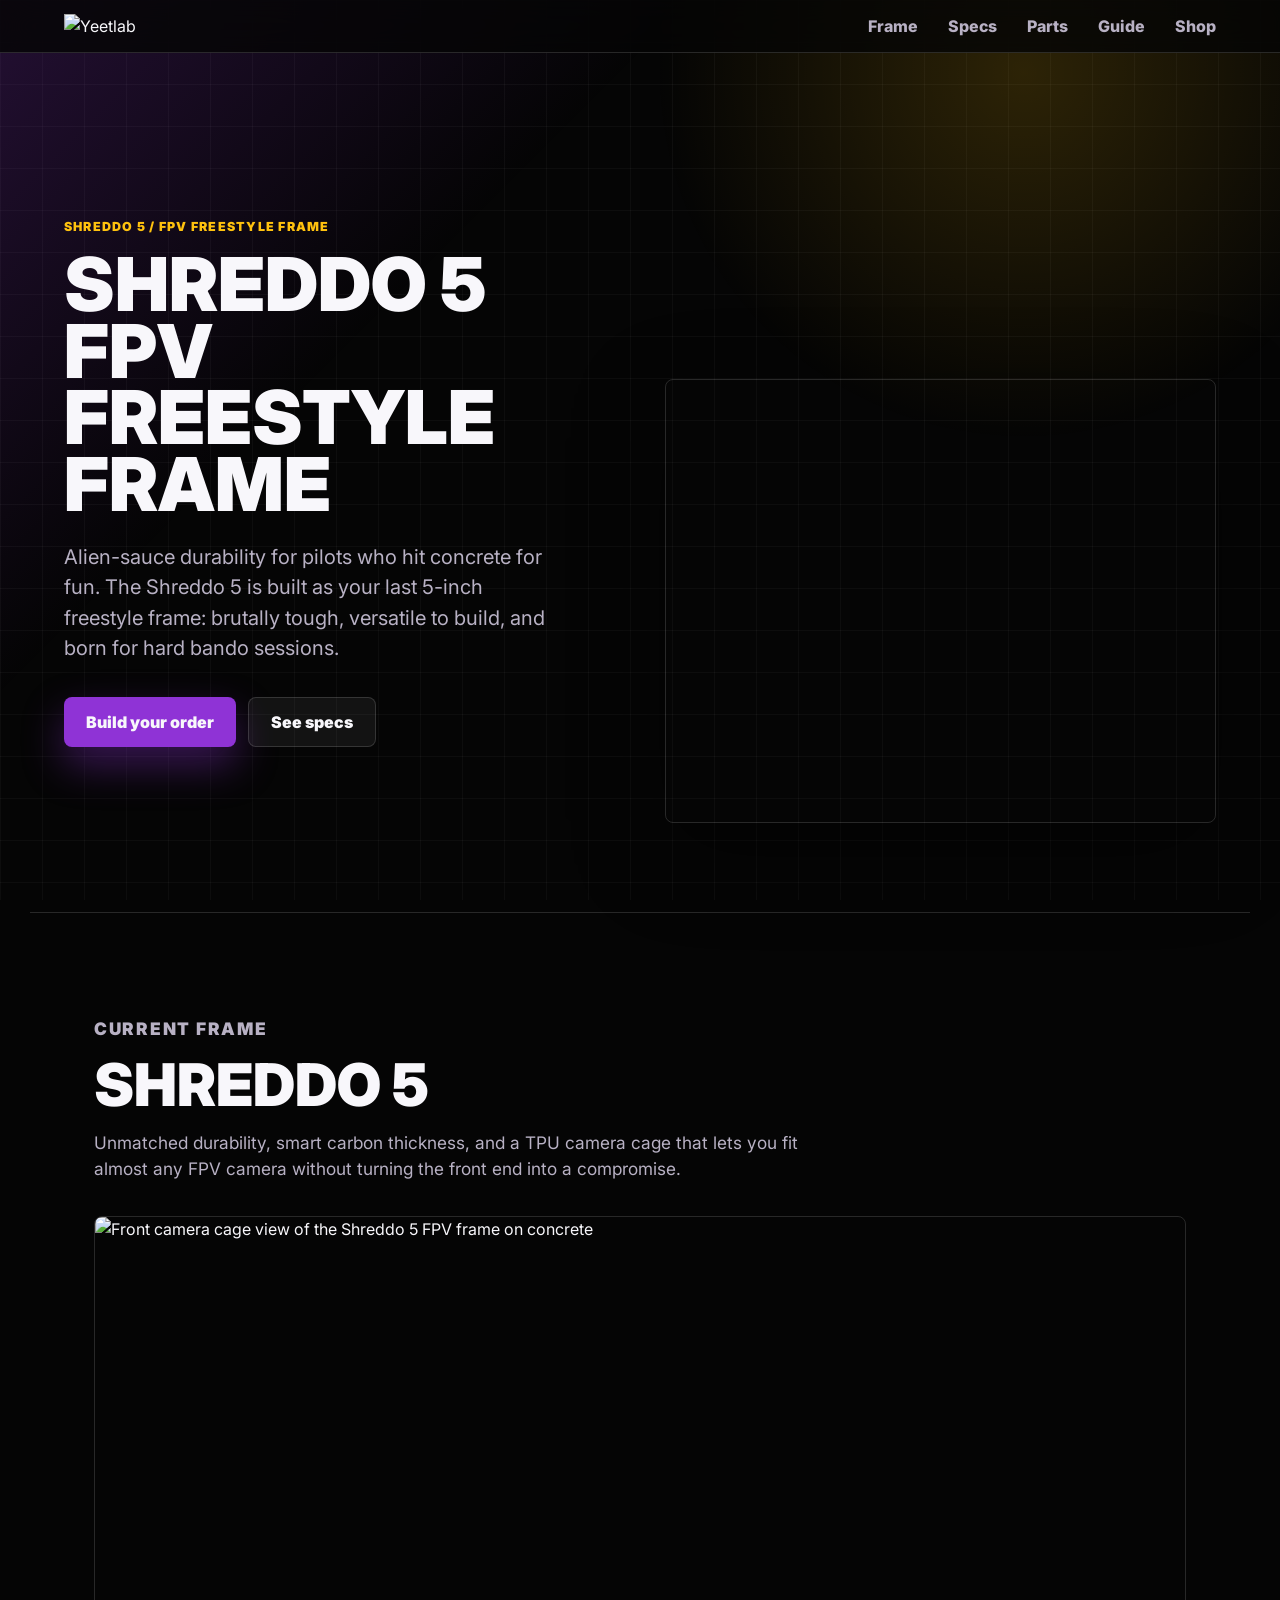
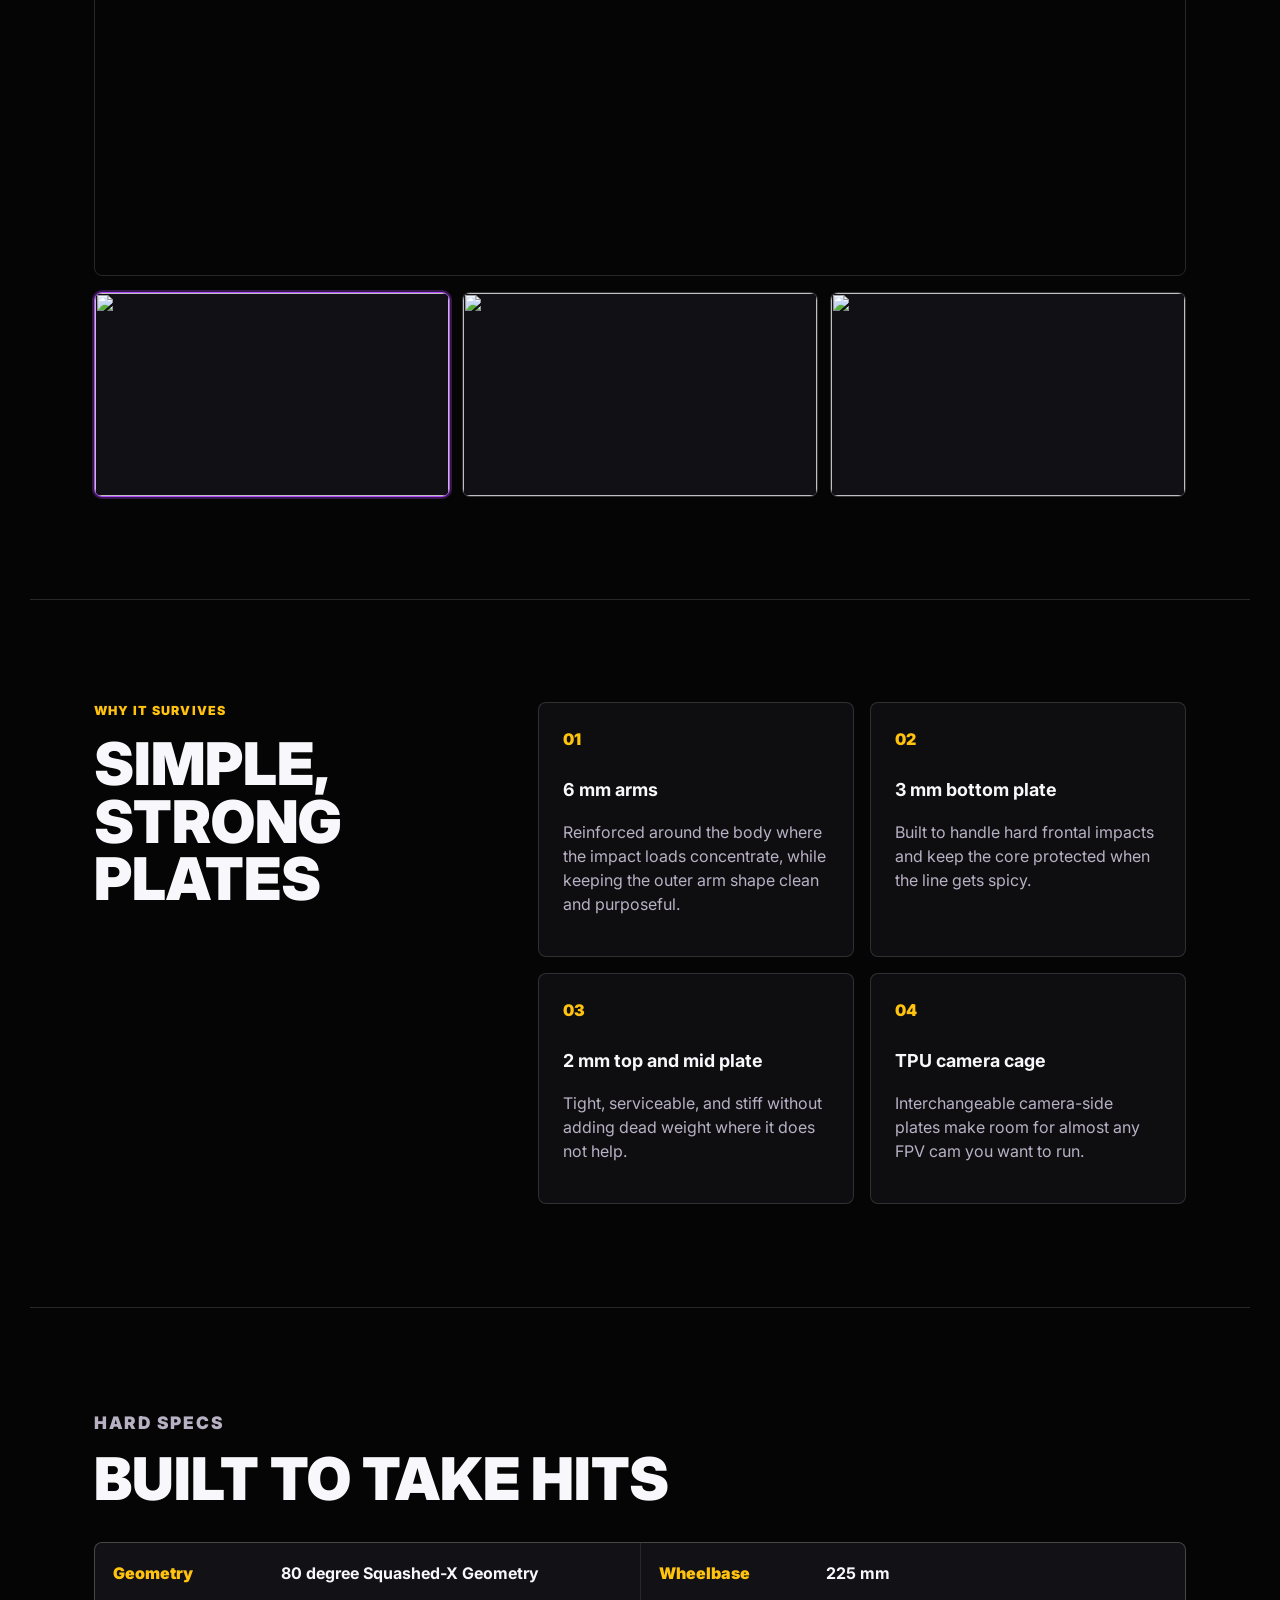
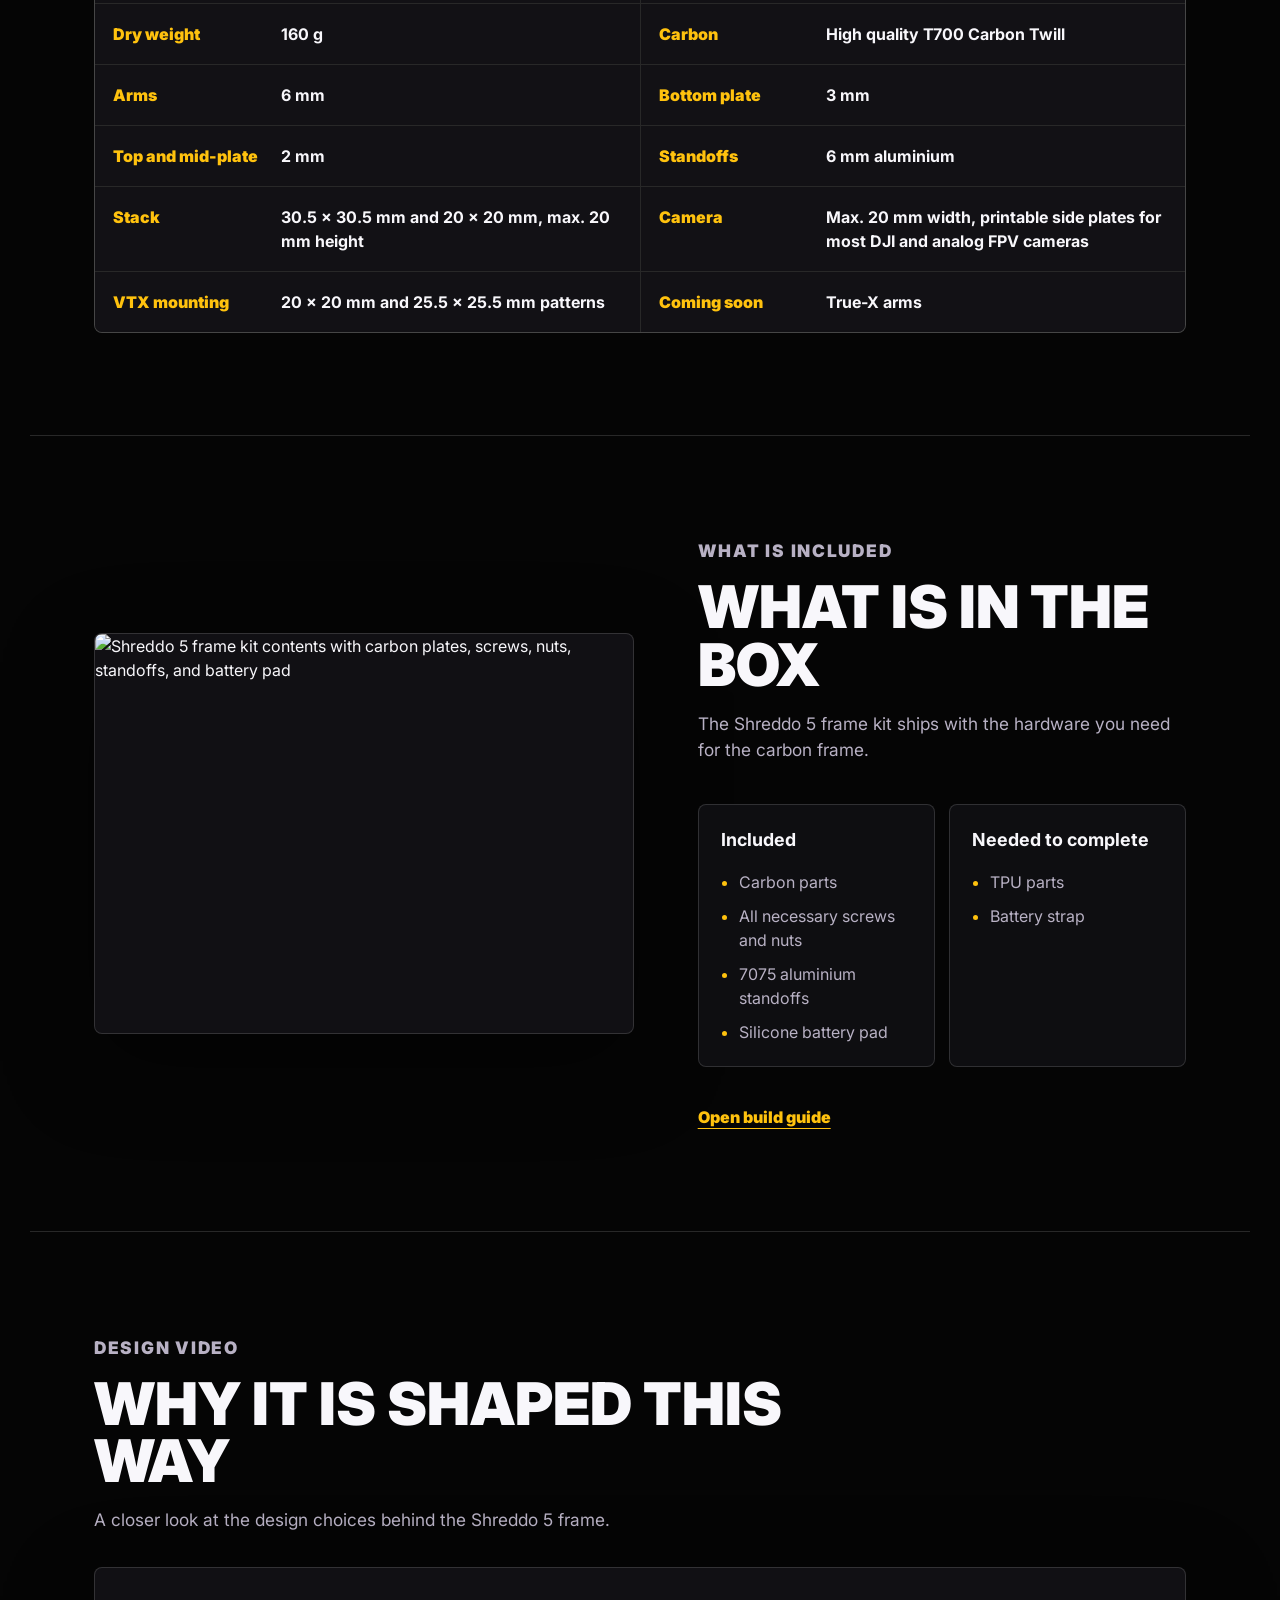
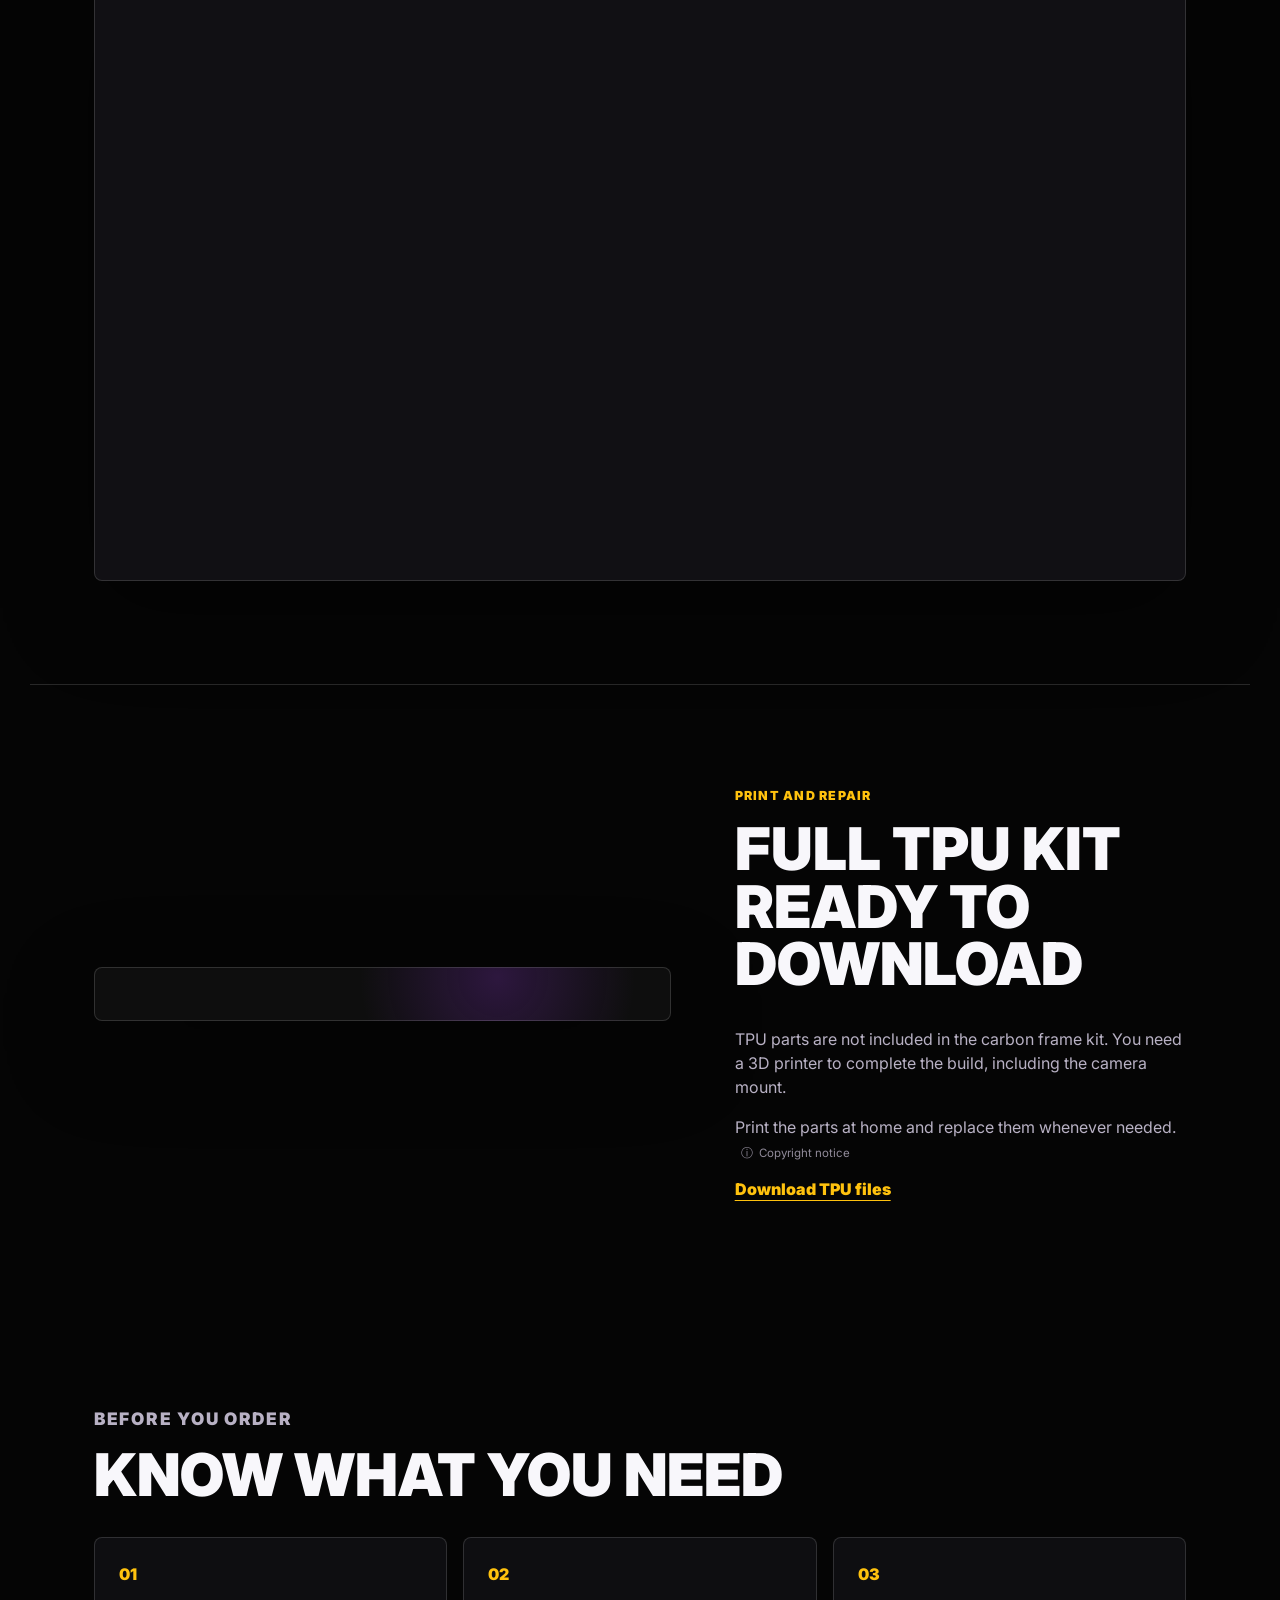
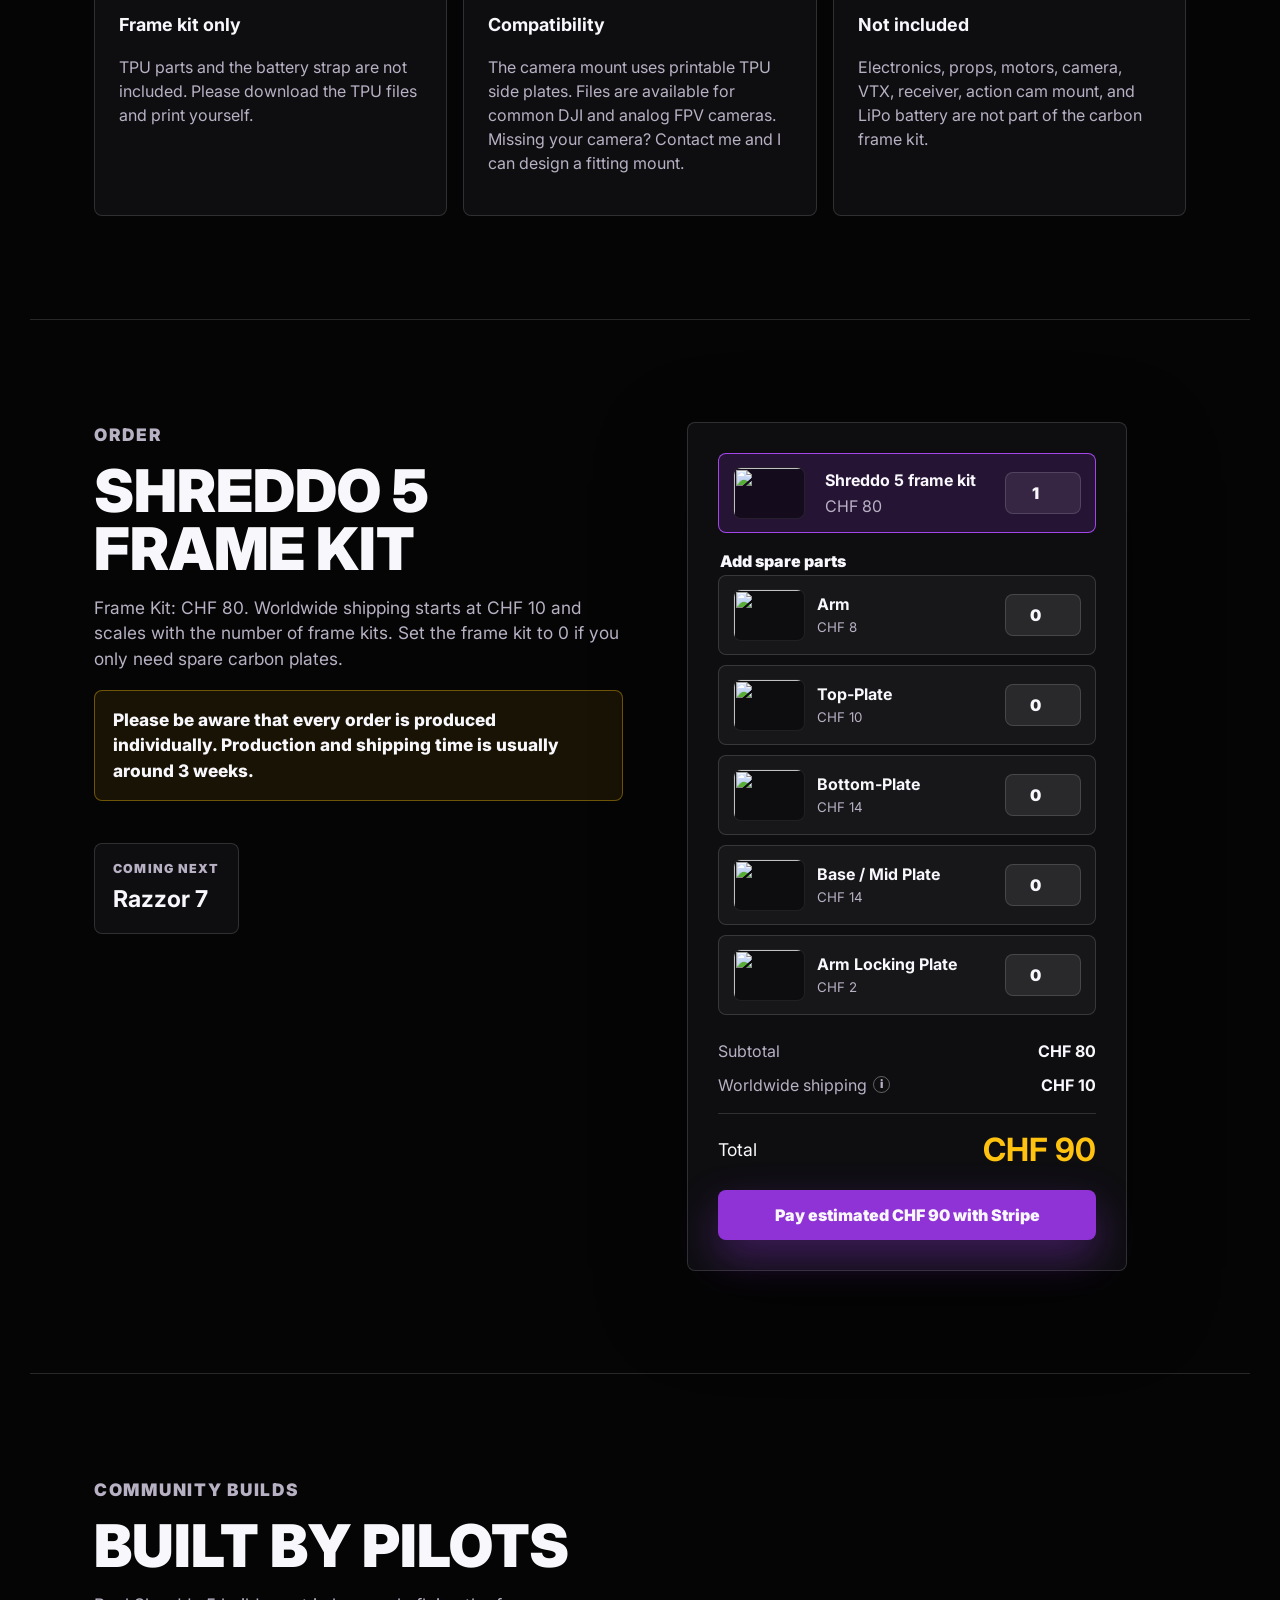
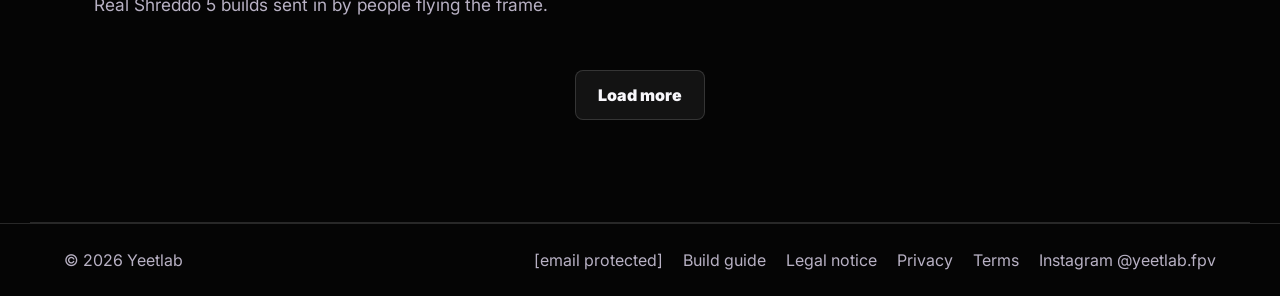
==== index.html @ 6d904033 "Add files via upload" ====
<!doctype html>
<html lang="en">
  
<!-- Mirrored from https://yeetlabfpv.com/ by HTTrack Website Copier/3.x [XR&CO], Mon, 14 Sep 2026 14:09:05 GMT -->
<!-- Added by HTTrack --><meta http-equiv="content-type" content="text/html;charset=utf-8" /><!-- /Added by HTTrack -->
<head>
    <meta charset="utf-8">
    <meta name="viewport" content="width=device-width, initial-scale=1">
    <meta
      name="description"
      content="Yeetlab Shreddo 5 is a tough 5-inch FPV freestyle carbon frame with spare parts, DJI O3/O4 TPU files, and a printable camera mount system."
    >
    <title>Shreddo 5 FPV Freestyle Frame | Yeetlab</title>
    <link rel="canonical" href="index.html">
    <meta property="og:type" content="website">
    <meta property="og:site_name" content="Yeetlab">
    <meta property="og:title" content="Yeetlab Shreddo 5">
    <meta
      property="og:description"
      content="Engineered for abuse: a tough 5-inch FPV freestyle frame with downloadable TPU files."
    >
    <meta property="og:url" content="index.html">
    <meta property="og:image" content="assets/social/opengraph-yeetlab.png">
    <meta property="og:image:secure_url" content="assets/social/opengraph-yeetlab.png">
    <meta property="og:image:type" content="image/png">
    <meta property="og:image:width" content="1721">
    <meta property="og:image:height" content="914">
    <meta property="og:image:alt" content="Yeetlab Shreddo 5 FPV freestyle frame">
    <meta name="twitter:card" content="summary_large_image">
    <meta name="twitter:title" content="Yeetlab Shreddo 5">
    <meta
      name="twitter:description"
      content="Engineered for abuse: a tough 5-inch FPV freestyle frame with downloadable TPU files."
    >
    <meta name="twitter:image" content="assets/social/opengraph-yeetlab.png">
    <link rel="icon" type="image/png" href="assets/favicon.png">
    <link rel="icon" type="image/png" sizes="32x32" href="assets/favicons/favicon-32.png">
    <link rel="icon" type="image/png" sizes="512x512" href="assets/favicons/favicon-512.png">
    <link rel="apple-touch-icon" sizes="180x180" href="assets/favicons/apple-touch-icon.png">
    <link rel="preconnect" href="https://fonts.googleapis.com/">
    <link rel="preconnect" href="https://fonts.gstatic.com/" crossorigin>
    <link
      href="https://fonts.googleapis.com/css2?family=Inter:wght@400;600;700;800;900&amp;display=swap"
      rel="stylesheet"
    >
    <link rel="stylesheet" href="styles7bae.css?v=20260806-credit">
    <script type="application/ld+json">
      {
        "@context": "https://schema.org",
        "@type": "Product",
        "name": "Yeetlab Shreddo 5 FPV Freestyle Frame",
        "brand": {
          "@type": "Brand",
          "name": "Yeetlab"
        },
        "sku": "SHREDDO-5-FRAME-KIT",
        "description": "A tough 5-inch FPV freestyle carbon frame with spare carbon parts, DJI O3/O4 TPU downloads, printable camera side plates, and support for common DJI and analog FPV cameras.",
        "image": [
          "https://yeetlabfpv.com/assets/social/opengraph-yeetlab.png",
          "assets/shreddo-5-front-concrete.jpeg",
          "assets/whats-in-the-box.png"
        ],
        "url": "https://yeetlabfpv.com/",
        "offers": {
          "@type": "Offer",
          "url": "https://yeetlabfpv.com/#checkout",
          "priceCurrency": "CHF",
          "price": "80.00",
          "availability": "https://schema.org/LimitedAvailability",
          "itemCondition": "https://schema.org/NewCondition"
        }
      }
    </script>
    <script type="application/ld+json">
      {
        "@context": "https://schema.org",
        "@type": "WebSite",
        "name": "Yeetlab",
        "alternateName": "Yeetlab FPV",
        "url": "https://yeetlabfpv.com/"
      }
    </script>
  </head>
  <body>
    <header class="site-header">
      <a class="brand" href="#top" aria-label="Yeetlab home">
        <img src="assets/brand/yeetlab-wordmark-transparent.png" alt="Yeetlab">
      </a>
      <nav class="nav" aria-label="Main navigation">
        <a href="#frame">Frame</a>
        <a href="#specs">Specs</a>
        <a href="#parts">Parts</a>
        <a href="build-guide.html">Guide</a>
        <a href="#checkout">Shop</a>
      </nav>
    </header>

    <main id="top">
      <section class="hero">
        <div class="hero-copy">
          <p class="eyebrow">Shreddo 5 / FPV freestyle frame</p>
          <h1>Shreddo 5 FPV freestyle frame</h1>
          <p>
            Alien-sauce durability for pilots who hit concrete for fun. The
            Shreddo 5 is built as your last 5-inch freestyle frame: brutally
            tough, versatile to build, and born for hard bando sessions.
          </p>
          <div class="hero-actions">
            <a class="button primary" href="#checkout">Build your order</a>
            <a class="button ghost" href="#specs">See specs</a>
          </div>
        </div>
        <div class="hero-media">
          <video
            class="hero-product"
            autoplay
            muted
            loop
            playsinline
            poster="assets/shreddo-5-assembled-rocks.jpeg"
            aria-label="Shreddo 5 FPV frame on rocks"
          >
            <source src="assets/shreddo-5-hero.mp4" type="video/mp4">
            <img
              src="assets/shreddo-5-assembled-rocks.jpeg"
              alt="Shreddo 5 FPV frame on rocks"
            >
          </video>
        </div>
      </section>

      <section class="product-band" id="frame">
        <div class="section-heading">
          <p class="eyebrow">Current frame</p>
          <h2>Shreddo 5</h2>
          <p>
            Unmatched durability, smart carbon thickness, and a TPU camera cage
            that lets you fit almost any FPV camera without turning the front
            end into a compromise.
          </p>
        </div>
        <div class="product-gallery" aria-label="Shreddo 5 image gallery">
          <img
            class="gallery-main"
            id="gallery-main"
            src="assets/shreddo-5-front-concrete.jpeg"
            alt="Front camera cage view of the Shreddo 5 FPV frame on concrete"
          >
          <div class="gallery-thumbs" aria-label="Choose product image">
            <button class="thumb is-active" type="button" data-gallery-src="assets/shreddo-5-front-concrete.jpeg" data-gallery-alt="Front camera cage view of the Shreddo 5 FPV frame on concrete">
              <img src="assets/shreddo-5-front-concrete.jpeg" alt="">
            </button>
            <button class="thumb" type="button" data-gallery-src="assets/shreddo-5-top.jpeg" data-gallery-alt="Top view of the Shreddo 5 FPV frame">
              <img src="assets/shreddo-5-top.jpeg" alt="">
            </button>
            <button class="thumb" type="button" data-gallery-src="assets/shreddo-5-side.jpeg" data-gallery-alt="Side view of the Shreddo 5 FPV frame">
              <img src="assets/shreddo-5-side.jpeg" alt="">
            </button>
          </div>
        </div>
      </section>

      <section class="specs-section" id="specs">
        <div class="specs-intro">
          <p class="eyebrow">Why it survives</p>
          <h2>Simple, strong plates</h2>
        </div>
        <div class="spec-grid">
          <article>
            <span>01</span>
            <h3>6 mm arms</h3>
            <p>
              Reinforced around the body where the impact loads concentrate,
              while keeping the outer arm shape clean and purposeful.
            </p>
          </article>
          <article>
            <span>02</span>
            <h3>3 mm bottom plate</h3>
            <p>
              Built to handle hard frontal impacts and keep the core protected
              when the line gets spicy.
            </p>
          </article>
          <article>
            <span>03</span>
            <h3>2 mm top and mid plate</h3>
            <p>
              Tight, serviceable, and stiff without adding dead weight where it
              does not help.
            </p>
          </article>
          <article>
            <span>04</span>
            <h3>TPU camera cage</h3>
            <p>
              Interchangeable camera-side plates make room for almost any FPV
              cam you want to run.
            </p>
          </article>
        </div>
      </section>

      <section class="spec-list-section">
        <div class="section-heading">
          <p class="eyebrow">Hard specs</p>
          <h2>Built to take hits</h2>
        </div>
        <dl class="spec-list">
          <div>
            <dt>Geometry</dt>
            <dd>80 degree Squashed-X Geometry</dd>
          </div>
          <div>
            <dt>Wheelbase</dt>
            <dd>225 mm</dd>
          </div>
          <div>
            <dt>Dry weight</dt>
            <dd>160 g</dd>
          </div>
          <div>
            <dt>Carbon</dt>
            <dd>High quality T700 Carbon Twill</dd>
          </div>
          <div>
            <dt>Arms</dt>
            <dd>6 mm</dd>
          </div>
          <div>
            <dt>Bottom plate</dt>
            <dd>3 mm</dd>
          </div>
          <div>
            <dt>Top and mid-plate</dt>
            <dd>2 mm</dd>
          </div>
          <div>
            <dt>Standoffs</dt>
            <dd>6 mm aluminium</dd>
          </div>
          <div>
            <dt>Stack</dt>
            <dd>30.5 x 30.5 mm and 20 x 20 mm, max. 20 mm height</dd>
          </div>
          <div>
            <dt>Camera</dt>
            <dd>Max. 20 mm width, printable side plates for most DJI and analog FPV cameras</dd>
          </div>
          <div>
            <dt>VTX mounting</dt>
            <dd>20 x 20 mm and 25.5 x 25.5 mm patterns</dd>
          </div>
          <div>
            <dt>Coming soon</dt>
            <dd>True-X arms</dd>
          </div>
        </dl>
      </section>

      <section class="box-section">
        <div class="box-media">
          <img
            src="assets/whats-in-the-box.png"
            alt="Shreddo 5 frame kit contents with carbon plates, screws, nuts, standoffs, and battery pad"
          >
        </div>
        <div class="box-content">
          <div class="section-heading">
            <p class="eyebrow">What is included</p>
            <h2>What is in the box</h2>
            <p>
              The Shreddo 5 frame kit ships with the hardware you need for the
              carbon frame.
            </p>
          </div>
          <div class="box-lists">
            <div>
              <h3>Included</h3>
              <ul>
                <li>Carbon parts</li>
                <li>All necessary screws and nuts</li>
                <li>7075 aluminium standoffs</li>
                <li>Silicone battery pad</li>
              </ul>
            </div>
            <div>
              <h3>Needed to complete</h3>
              <ul>
                <li>TPU parts</li>
                <li>Battery strap</li>
              </ul>
            </div>
          </div>
          <a class="text-link" href="build-guide.html">Open build guide</a>
        </div>
      </section>

      <section class="video-section" id="design-video">
        <div class="section-heading">
          <p class="eyebrow">Design video</p>
          <h2>Why it is shaped this way</h2>
          <p>
            A closer look at the design choices behind the Shreddo 5 frame.
          </p>
        </div>
        <div class="video-embed">
          <iframe
            src="https://www.youtube-nocookie.com/embed/Us8T4oR1FLE"
            title="Shreddo 5 design explanation video"
            loading="lazy"
            allow="accelerometer; autoplay; clipboard-write; encrypted-media; gyroscope; picture-in-picture; web-share"
            allowfullscreen
          ></iframe>
        </div>
      </section>

      <section class="parts-section" id="parts">
        <div class="parts-visual" aria-hidden="true">
          <img src="assets/parts/tpu-kit.png" alt="">
        </div>
        <div class="parts-content">
          <div>
            <p class="eyebrow">Print and repair</p>
            <h2>Full TPU kit ready to download</h2>
          </div>
          <div class="parts-copy">
            <p>
              TPU parts are not included in the carbon frame kit. You need a 3D
              printer to complete the build, including the camera mount.
            </p>
            <div class="download-credit-line">
              <span>Print the parts at home and replace them whenever needed.</span>
              <details class="download-credit">
                <summary><span aria-hidden="true">ⓘ</span> Copyright notice</summary>
                <div class="download-credit-panel">
                  <p>
                    Double Horn remix based on
                    <a href="https://www.printables.com/model/1344429-kayoudur-kayouflip-double-horn-lipo-guard" rel="noopener">Kayoudur / Kayouflip Double Horn LiPo Guard</a>
                    by Grimka, used under
                    <a href="https://creativecommons.org/licenses/by/4.0/" rel="license noopener">CC BY 4.0</a>.
                    Modified with an adjusted base plate to fit the Shreddo frame.
                  </p>
                </div>
              </details>
            </div>
            <a class="text-link" href="assets/downloads/Shreddo5_TPU.zip" download>Download TPU files</a>
          </div>
        </div>
      </section>

      <section class="order-notes-section">
        <div class="section-heading">
          <p class="eyebrow">Before you order</p>
          <h2>Know what you need</h2>
        </div>
        <div class="note-grid">
          <article>
            <span>01</span>
            <h3>Frame kit only</h3>
            <p>
              TPU parts and the battery strap are not included. Please download
              the TPU files and print yourself.
            </p>
          </article>
          <article>
            <span>02</span>
            <h3>Compatibility</h3>
            <p>
              The camera mount uses printable TPU side plates. Files are
              available for common DJI and analog FPV cameras. Missing your
              camera? Contact me and I can design a fitting mount.
            </p>
          </article>
          <article>
            <span>03</span>
            <h3>Not included</h3>
            <p>
              Electronics, props, motors, camera, VTX, receiver, action cam
              mount, and LiPo battery are not part of the carbon frame kit.
            </p>
          </article>
        </div>
      </section>

      <section class="checkout-section" id="checkout">
        <div class="checkout-copy">
          <p class="eyebrow">Order</p>
          <h2>Shreddo 5 frame kit</h2>
          <p>
            Frame Kit: CHF 80. Worldwide shipping starts at CHF 10 and
            scales with the number of frame kits. Set the frame kit to 0 if you
            only need spare carbon plates.
          </p>
          <p class="production-note">
            Please be aware that every order is produced individually. Production
            and shipping time is usually around 3 weeks.
          </p>
          <div class="next-frame">
            <span>Coming next</span>
            <strong>Razzor 7</strong>
          </div>
        </div>

        <form class="order-panel" id="order-form">
          <div class="order-line">
            <img class="checkout-thumb" src="assets/checkout/frame-kit.png" alt="">
            <div>
              <strong>Shreddo 5 frame kit</strong>
              <span>CHF 80</span>
            </div>
            <input type="number" name="item" value="1" min="0" max="20" step="1" data-key="frame" data-price="80" aria-label="Shreddo 5 complete frame quantity">
          </div>

          <fieldset>
            <legend>Add spare parts</legend>
            <label class="addon">
              <img class="checkout-thumb" src="assets/checkout/arm.png" alt="">
              <span>
                <strong>Arm</strong>
                <small>CHF 8</small>
              </span>
              <input type="number" name="item" value="0" min="0" max="20" step="1" data-key="arm" data-price="8" aria-label="Arm quantity">
            </label>
            <label class="addon">
              <img class="checkout-thumb" src="assets/checkout/top-plate.png" alt="">
              <span>
                <strong>Top-Plate</strong>
                <small>CHF 10</small>
              </span>
              <input type="number" name="item" value="0" min="0" max="20" step="1" data-key="top-plate" data-price="10" aria-label="Top-Plate quantity">
            </label>
            <label class="addon">
              <img class="checkout-thumb" src="assets/checkout/bottom-plate.png" alt="">
              <span>
                <strong>Bottom-Plate</strong>
                <small>CHF 14</small>
              </span>
              <input type="number" name="item" value="0" min="0" max="20" step="1" data-key="bottom-plate" data-price="14" aria-label="Bottom-Plate quantity">
            </label>
            <label class="addon">
              <img class="checkout-thumb" src="assets/checkout/base-mid-plate.png" alt="">
              <span>
                <strong>Base / Mid Plate</strong>
                <small>CHF 14</small>
              </span>
              <input type="number" name="item" value="0" min="0" max="20" step="1" data-key="base-mid-plate" data-price="14" aria-label="Base / Mid Plate quantity">
            </label>
            <label class="addon">
              <img class="checkout-thumb" src="assets/checkout/arm-locking-plate.png" alt="">
              <span>
                <strong>Arm Locking Plate</strong>
                <small>CHF 2</small>
              </span>
              <input type="number" name="item" value="0" min="0" max="20" step="1" data-key="arm-locking-plate" data-price="2" aria-label="Arm Locking Plate quantity">
            </label>
          </fieldset>

          <div class="order-summary" aria-live="polite">
            <div class="summary-row">
              <span>Subtotal</span>
              <strong id="order-subtotal">CHF 80</strong>
            </div>
            <div class="summary-row">
              <span class="shipping-label">
                Worldwide shipping
                <button
                  class="info-button"
                  type="button"
                  aria-label="Shipping information"
                >
                  i
                </button>
                <span class="tooltip" role="tooltip">
                  Delivery usually takes around 3 weeks. Shipping is CHF 10
                  minimum and scales with the number of frame kits.
                </span>
              </span>
              <strong id="order-shipping">CHF 10</strong>
            </div>
          </div>
          <div class="total-row">
            <span>Total</span>
            <strong id="order-total">CHF 90</strong>
          </div>
          <button class="button checkout" id="checkout-button" type="submit">
            Pay with Stripe
          </button>
        </form>
      </section>

      <section class="community-section" aria-labelledby="community-title">
        <div class="section-heading">
          <p class="eyebrow">Community builds</p>
          <h2 id="community-title">Built by pilots</h2>
          <p>
            Real Shreddo 5 builds sent in by people flying the frame.
          </p>
        </div>
        <div class="community-grid" id="community-grid" aria-label="Community build gallery"></div>
        <button class="button ghost community-load" id="community-load" type="button">Load more</button>
      </section>

      <div class="community-lightbox" id="community-lightbox" aria-hidden="true">
        <button class="lightbox-close" id="community-close" type="button" aria-label="Close community image">Close</button>
        <button class="lightbox-arrow lightbox-prev" id="community-prev" type="button" aria-label="Previous community image">&#8249;</button>
        <img id="community-lightbox-image" src="#" alt="Community Shreddo 5 build">
        <button class="lightbox-arrow lightbox-next" id="community-next" type="button" aria-label="Next community image">&#8250;</button>
      </div>
    </main>

    <footer class="site-footer">
      <span>&copy; 2026 Yeetlab</span>
      <div class="footer-links">
        <a href="cdn-cgi/l/email-protection.html#c7b3aab0e9a1b7b187a0aaa6aeabe9a4a8aa"><span class="__cf_email__" data-cfemail="0e7a637920687e784e69636f6762206d6163">[email&#160;protected]</span></a>
        <a href="build-guide.html">Build guide</a>
        <a href="impressum.html">Legal notice</a>
        <a href="privacy.html">Privacy</a>
        <a href="terms.html">Terms</a>
        <a href="https://www.instagram.com/yeetlab.fpv" rel="noopener">Instagram @yeetlab.fpv</a>
      </div>
    </footer>

    <script data-cfasync="false" src="cdn-cgi/scripts/5c5dd728/cloudflare-static/email-decode.min.js"></script><script src="script48d1.js?v=20260802-gallery-masonry-24"></script>
  </body>

<!-- Mirrored from https://yeetlabfpv.com/ by HTTrack Website Copier/3.x [XR&CO], Mon, 14 Sep 2026 14:09:14 GMT -->
</html>
---- styles7bae.css ----
:root {
  --bg: #050505;
  --ink: #f8f7fb;
  --muted: #b8b1c4;
  --panel: #111014;
  --panel-strong: #18141f;
  --line: rgba(255, 255, 255, 0.14);
  --purple: #8f33d6;
  --purple-hot: #b14dff;
  --yellow: #ffc20e;
  --concrete: #7c8580;
  --shadow: 0 28px 90px rgba(0, 0, 0, 0.45);
}

* {
  box-sizing: border-box;
}

html {
  scroll-behavior: smooth;
}

body {
  margin: 0;
  background: var(--bg);
  color: var(--ink);
  font-family: Inter, system-ui, -apple-system, BlinkMacSystemFont, "Segoe UI", sans-serif;
  line-height: 1.5;
}

body::before {
  position: fixed;
  inset: 0;
  z-index: -1;
  background:
    linear-gradient(135deg, rgba(143, 51, 214, 0.22), transparent 32%),
    radial-gradient(circle at 80% 8%, rgba(255, 194, 14, 0.16), transparent 28%),
    linear-gradient(rgba(255, 255, 255, 0.035) 1px, transparent 1px),
    linear-gradient(90deg, rgba(255, 255, 255, 0.035) 1px, transparent 1px);
  background-size: auto, auto, 42px 42px, 42px 42px;
  content: "";
}

img {
  display: block;
  max-width: 100%;
}

a {
  color: inherit;
  text-decoration: none;
}

.site-header {
  position: sticky;
  top: 0;
  z-index: 10;
  display: flex;
  align-items: center;
  justify-content: space-between;
  gap: 24px;
  padding: 14px clamp(18px, 5vw, 64px);
  background: rgba(5, 5, 5, 0.82);
  border-bottom: 1px solid var(--line);
  backdrop-filter: blur(16px);
}

.brand img {
  width: clamp(118px, 16vw, 190px);
}

.nav {
  display: flex;
  align-items: center;
  gap: clamp(12px, 2.6vw, 30px);
  color: var(--muted);
  font-weight: 800;
}

.nav a:hover,
.site-footer a:hover,
.text-link:hover {
  color: var(--purple-hot);
}

.hero {
  display: grid;
  grid-template-columns: minmax(0, 0.9fr) minmax(320px, 1.1fr);
  gap: clamp(30px, 5vw, 76px);
  min-height: calc(100svh - 78px);
  align-items: center;
  padding: clamp(44px, 7vw, 92px) clamp(18px, 5vw, 64px);
}

.hero-copy,
.product-band,
.specs-section,
.parts-section,
.checkout-section {
  max-width: 1220px;
  margin: 0 auto;
}

.eyebrow {
  margin: 0 0 14px;
  color: var(--yellow);
  font-size: 0.78rem;
  font-weight: 900;
  letter-spacing: 0.1em;
  text-transform: uppercase;
}

h1,
h2,
h3,
p {
  overflow-wrap: anywhere;
}

h1 {
  max-width: 840px;
  margin: 0;
  font-size: clamp(2.55rem, 5.8vw, 6rem);
  font-weight: 900;
  letter-spacing: 0;
  line-height: 0.9;
  text-transform: uppercase;
}

h2 {
  margin: 0;
  font-size: clamp(2.1rem, 4.6vw, 4.2rem);
  font-weight: 900;
  letter-spacing: 0;
  line-height: 0.98;
  text-transform: uppercase;
}

h3 {
  margin: 0 0 10px;
  font-size: 1.12rem;
}

.hero-copy p:not(.eyebrow),
.section-heading p,
.spec-grid p,
.note-grid p,
.parts-copy p,
.checkout-copy p,
.order-line span,
.addon small,
.site-footer {
  color: var(--muted);
}

.hero-copy p:not(.eyebrow) {
  max-width: 680px;
  margin: 24px 0 0;
  font-size: clamp(1.05rem, 2vw, 1.26rem);
}

.hero-actions {
  display: flex;
  flex-wrap: wrap;
  gap: 12px;
  margin-top: 34px;
}

.button {
  display: inline-flex;
  min-height: 50px;
  align-items: center;
  justify-content: center;
  padding: 0 22px;
  border: 0;
  border-radius: 8px;
  font: inherit;
  font-weight: 900;
  cursor: pointer;
  transition: transform 160ms ease, border-color 160ms ease, background 160ms ease;
}

.button:hover {
  transform: translateY(-2px);
}

.primary,
.checkout {
  background: var(--purple);
  color: var(--ink);
  box-shadow: 0 18px 42px rgba(143, 51, 214, 0.38);
}

.primary:hover,
.checkout:hover {
  background: var(--purple-hot);
}

.ghost {
  border: 1px solid var(--line);
  background: rgba(255, 255, 255, 0.06);
  color: var(--ink);
}

.hero-media {
  position: relative;
  min-height: min(68vw, 680px);
}

.hero-logo {
  position: absolute;
  top: 0;
  right: 0;
  width: min(62%, 420px);
  opacity: 0.5;
}

.hero-product {
  position: absolute;
  right: 0;
  bottom: 0;
  width: min(92%, 760px);
  aspect-ratio: 1.24;
  object-fit: cover;
  border: 1px solid var(--line);
  border-radius: 8px;
  box-shadow: var(--shadow);
}

.product-band,
.specs-section,
.community-section,
.box-section,
.parts-section,
.checkout-section {
  padding: clamp(58px, 8vw, 104px) clamp(18px, 5vw, 64px);
}

.product-band {
  border-top: 1px solid var(--line);
}

.section-heading {
  max-width: 820px;
}

.section-heading p {
  max-width: 760px;
  font-size: 1.08rem;
}

.product-gallery {
  display: grid;
  gap: 16px;
  margin-top: 34px;
}

.gallery-main {
  width: 100%;
  aspect-ratio: 1.6;
  max-height: 660px;
  object-fit: cover;
  border: 1px solid var(--line);
  border-radius: 8px;
}

.gallery-thumbs {
  display: grid;
  grid-template-columns: repeat(auto-fit, minmax(150px, 1fr));
  gap: 12px;
}

.thumb {
  display: block;
  min-height: 96px;
  padding: 0;
  overflow: hidden;
  border: 1px solid var(--line);
  border-radius: 8px;
  background: var(--panel);
  cursor: pointer;
}

.thumb.is-active {
  border-color: var(--purple-hot);
  box-shadow: 0 0 0 2px rgba(177, 77, 255, 0.28);
}

.thumb img {
  width: 100%;
  height: 100%;
  aspect-ratio: 1.75;
  object-fit: cover;
}

.community-section {
  max-width: 1220px;
  margin: 0 auto;
  border-top: 1px solid var(--line);
  border-bottom: 1px solid var(--line);
}

.community-grid {
  column-count: 5;
  column-gap: 14px;
  margin-top: 34px;
}

.community-tile {
  display: block;
  width: 100%;
  margin: 0 0 14px;
  padding: 0;
  overflow: hidden;
  border: 1px solid var(--line);
  border-radius: 8px;
  background: var(--panel);
  break-inside: avoid;
  cursor: pointer;
}

.community-tile:hover {
  border-color: var(--purple-hot);
}

.community-tile img {
  width: 100%;
  height: auto;
  object-fit: cover;
  transition: transform 180ms ease;
}

.community-tile:hover img {
  transform: scale(1.04);
}

.community-tile.is-extra {
  display: none;
}

.community-section.is-expanded .community-tile.is-extra {
  display: block;
}

.community-load {
  display: flex;
  width: fit-content;
  margin: 18px auto 0;
}

.community-section.is-expanded .community-load {
  display: none;
}

.community-lightbox {
  position: fixed;
  inset: 0;
  z-index: 30;
  display: none;
  align-items: center;
  justify-content: center;
  padding: clamp(18px, 4vw, 48px);
  background: rgba(0, 0, 0, 0.9);
}

.community-lightbox.is-open {
  display: flex;
}

.community-lightbox img {
  max-width: min(100%, 1180px);
  max-height: 86vh;
  object-fit: contain;
  border: 1px solid var(--line);
  border-radius: 8px;
  background: #050505;
}

.lightbox-close,
.lightbox-arrow {
  position: absolute;
  border: 1px solid var(--line);
  border-radius: 8px;
  background: rgba(17, 16, 20, 0.9);
  color: var(--ink);
  font-weight: 900;
  cursor: pointer;
}

.lightbox-close {
  top: 18px;
  right: 18px;
  padding: 10px 14px;
}

.lightbox-arrow {
  top: 50%;
  width: 46px;
  height: 58px;
  font-size: 2.5rem;
  transform: translateY(-50%);
}

.lightbox-prev {
  left: 18px;
}

.lightbox-next {
  right: 18px;
}

.specs-section {
  display: grid;
  grid-template-columns: minmax(0, 0.74fr) minmax(0, 1.26fr);
  gap: clamp(28px, 5vw, 70px);
  border-top: 1px solid var(--line);
  border-bottom: 1px solid var(--line);
}

.spec-grid {
  display: grid;
  grid-template-columns: repeat(2, minmax(0, 1fr));
  gap: 16px;
}

.spec-grid article,
.order-panel,
.next-frame {
  border: 1px solid var(--line);
  border-radius: 8px;
  background: rgba(17, 16, 20, 0.88);
}

.spec-grid article {
  min-height: 220px;
  padding: 24px;
}

.spec-grid span {
  display: inline-block;
  margin-bottom: 26px;
  color: var(--yellow);
  font-weight: 900;
}

.spec-list-section {
  max-width: 1220px;
  margin: 0 auto;
  padding: clamp(58px, 8vw, 104px) clamp(18px, 5vw, 64px);
  border-bottom: 1px solid var(--line);
}

.spec-list {
  display: grid;
  grid-template-columns: repeat(2, minmax(0, 1fr));
  gap: 1px;
  margin: 34px 0 0;
  overflow: hidden;
  border: 1px solid var(--line);
  border-radius: 8px;
  background: var(--line);
}

.spec-list div {
  display: grid;
  grid-template-columns: minmax(120px, 0.44fr) minmax(0, 1fr);
  gap: 18px;
  padding: 18px;
  background: rgba(17, 16, 20, 0.92);
}

.spec-list dt {
  color: var(--yellow);
  font-weight: 900;
}

.spec-list dd {
  margin: 0;
  color: var(--ink);
  font-weight: 700;
}

.video-section {
  max-width: 1220px;
  margin: 0 auto;
  padding: clamp(58px, 8vw, 104px) clamp(18px, 5vw, 64px);
  border-bottom: 1px solid var(--line);
}

.box-section {
  display: grid;
  grid-template-columns: minmax(320px, 1.05fr) minmax(0, 0.95fr);
  gap: clamp(26px, 5vw, 64px);
  align-items: center;
  max-width: 1220px;
  margin: 0 auto;
  border-bottom: 1px solid var(--line);
}

.box-media {
  overflow: hidden;
  border: 1px solid var(--line);
  border-radius: 8px;
  background: var(--panel);
  box-shadow: var(--shadow);
}

.box-media img {
  width: 100%;
  aspect-ratio: 1.35;
  object-fit: cover;
}

.box-content {
  display: grid;
  gap: 24px;
}

.box-lists {
  display: grid;
  grid-template-columns: repeat(2, minmax(0, 1fr));
  gap: 14px;
}

.box-lists div {
  padding: 22px;
  border: 1px solid var(--line);
  border-radius: 8px;
  background: rgba(17, 16, 20, 0.88);
}

.box-lists ul {
  display: grid;
  gap: 10px;
  margin: 16px 0 0;
  padding-left: 18px;
  color: var(--muted);
}

.box-lists li::marker {
  color: var(--yellow);
}

.video-embed {
  position: relative;
  margin-top: 34px;
  overflow: hidden;
  aspect-ratio: 16 / 9;
  border: 1px solid var(--line);
  border-radius: 8px;
  background: var(--panel);
  box-shadow: var(--shadow);
}

.video-embed iframe {
  position: absolute;
  inset: 0;
  width: 100%;
  height: 100%;
  border: 0;
}

.parts-section {
  display: grid;
  grid-template-columns: minmax(0, 0.92fr) minmax(280px, 0.72fr);
  gap: clamp(24px, 5vw, 64px);
  align-items: center;
}

.parts-visual {
  overflow: hidden;
  padding: clamp(16px, 3vw, 26px);
  border: 1px solid var(--line);
  border-radius: 8px;
  background:
    radial-gradient(circle at 70% 18%, rgba(143, 51, 214, 0.24), transparent 34%),
    rgba(255, 255, 255, 0.04);
  box-shadow: var(--shadow);
}

.parts-visual img {
  display: block;
  width: 100%;
  max-height: 360px;
  object-fit: contain;
  filter: drop-shadow(0 24px 34px rgba(143, 51, 214, 0.2));
}

.parts-content {
  display: grid;
  gap: 18px;
}

.text-link {
  display: inline-flex;
  margin-top: 14px;
  color: var(--yellow);
  font-weight: 900;
  text-decoration: underline;
  text-underline-offset: 5px;
}

.download-credit-line {
  color: var(--muted);
}

.download-credit {
  position: relative;
  display: inline-block;
  margin-left: 6px;
  vertical-align: baseline;
}

.download-credit summary {
  display: inline-flex;
  align-items: center;
  gap: 6px;
  color: color-mix(in srgb, var(--muted) 78%, transparent);
  font-size: 0.72rem;
  line-height: 1;
  cursor: pointer;
  list-style: none;
  transition: color 160ms ease;
}

.download-credit summary::-webkit-details-marker {
  display: none;
}

.download-credit summary:hover,
.download-credit summary:focus-visible,
.download-credit[open] summary {
  color: var(--yellow);
}

.download-credit-panel {
  position: absolute;
  z-index: 4;
  top: calc(100% + 8px);
  right: 0;
  width: min(58ch, calc(100vw - 36px));
  margin-top: 10px;
  padding: 12px 14px;
  border: 1px solid var(--line);
  border-radius: 10px;
  background: color-mix(in srgb, var(--panel-strong) 94%, transparent);
  box-shadow: 0 14px 32px rgba(0, 0, 0, 0.2);
}

.parts-copy .download-credit-panel p {
  margin: 0;
  color: var(--muted);
  font-size: 0.78rem;
  line-height: 1.55;
}

.download-credit-panel a {
  color: var(--yellow);
  font-weight: 700;
  text-decoration: underline;
  text-underline-offset: 0.16em;
}

.download-credit-panel a:hover,
.download-credit-panel a:focus-visible {
  color: var(--purple-hot);
}

.order-notes-section {
  max-width: 1220px;
  margin: 0 auto;
  padding: clamp(58px, 8vw, 104px) clamp(18px, 5vw, 64px);
  border-bottom: 1px solid var(--line);
}

.note-grid {
  display: grid;
  grid-template-columns: repeat(3, minmax(0, 1fr));
  gap: 16px;
  margin-top: 34px;
}

.note-grid article {
  min-height: 250px;
  padding: 24px;
  border: 1px solid var(--line);
  border-radius: 8px;
  background: rgba(17, 16, 20, 0.88);
}

.note-grid span {
  display: inline-block;
  margin-bottom: 26px;
  color: var(--yellow);
  font-weight: 900;
}

.checkout-section {
  display: grid;
  grid-template-columns: minmax(0, 0.9fr) minmax(310px, 440px);
  gap: clamp(28px, 5vw, 70px);
  align-items: start;
}

.checkout-copy p {
  max-width: 660px;
  font-size: 1.08rem;
}

.production-note {
  padding: 16px 18px;
  border: 1px solid rgba(255, 194, 14, 0.38);
  border-radius: 8px;
  background: rgba(255, 194, 14, 0.08);
  color: var(--ink) !important;
  font-weight: 800;
}

.next-frame {
  display: inline-grid;
  gap: 4px;
  margin-top: 24px;
  padding: 16px 18px;
}

.next-frame span {
  color: var(--muted);
  font-size: 0.78rem;
  font-weight: 900;
  letter-spacing: 0.1em;
  text-transform: uppercase;
}

.next-frame strong {
  font-size: 1.45rem;
}

.order-panel {
  display: grid;
  gap: 16px;
  padding: clamp(20px, 4vw, 30px);
  box-shadow: var(--shadow);
}

.order-line,
.total-row {
  display: flex;
  align-items: center;
  justify-content: space-between;
  gap: 20px;
}

.order-line {
  padding: 13px 14px;
  border: 1px solid var(--line);
  border-radius: 8px;
  background: rgba(255, 255, 255, 0.04);
}

.order-line.has-quantity {
  border-color: rgba(177, 77, 255, 0.9);
  background: rgba(143, 51, 214, 0.18);
}

.order-line div,
.addon span {
  display: grid;
  flex: 1;
  gap: 2px;
  min-width: 0;
}

.checkout-thumb {
  width: 72px;
  height: 52px;
  flex: 0 0 72px;
  object-fit: contain;
  border: 1px solid rgba(255, 255, 255, 0.08);
  border-radius: 8px;
  background: rgba(4, 4, 6, 0.5);
}

fieldset {
  display: grid;
  gap: 10px;
  margin: 0;
  padding: 0;
  border: 0;
}

legend {
  margin-bottom: 2px;
  font-weight: 900;
}

.addon {
  display: flex;
  align-items: center;
  justify-content: space-between;
  gap: 12px;
  padding: 13px 14px;
  border: 1px solid var(--line);
  border-radius: 8px;
  background: rgba(255, 255, 255, 0.04);
  cursor: pointer;
}

.addon.has-quantity {
  border-color: rgba(177, 77, 255, 0.9);
  background: rgba(143, 51, 214, 0.18);
}

.order-line input,
.addon input {
  width: 76px;
  min-height: 42px;
  padding: 0 8px;
  border: 1px solid var(--line);
  border-radius: 8px;
  background: rgba(255, 255, 255, 0.08);
  color: var(--ink);
  font: inherit;
  font-weight: 900;
  text-align: center;
}

.order-summary {
  display: grid;
  gap: 10px;
  padding-top: 8px;
}

.summary-row,
.total-row {
  display: flex;
  align-items: center;
  justify-content: space-between;
  gap: 20px;
}

.summary-row {
  color: var(--muted);
}

.summary-row strong {
  color: var(--ink);
  font-size: 1rem;
}

.shipping-label {
  position: relative;
  display: inline-flex;
  align-items: center;
  gap: 6px;
}

.info-button {
  display: inline-grid;
  width: 17px;
  height: 17px;
  place-items: center;
  border: 1px solid rgba(255, 255, 255, 0.34);
  border-radius: 999px;
  background: transparent;
  color: var(--muted);
  cursor: help;
  font: inherit;
  font-size: 0.72rem;
  font-weight: 900;
  line-height: 1;
}

.tooltip {
  position: absolute;
  bottom: calc(100% + 10px);
  left: 0;
  z-index: 3;
  width: min(260px, 72vw);
  padding: 10px 12px;
  border: 1px solid var(--line);
  border-radius: 8px;
  background: #111014;
  color: var(--ink);
  box-shadow: var(--shadow);
  font-size: 0.84rem;
  line-height: 1.35;
  opacity: 0;
  pointer-events: none;
  transform: translateY(4px);
  transition: opacity 160ms ease, transform 160ms ease;
}

.shipping-label:hover .tooltip,
.shipping-label:focus-within .tooltip {
  opacity: 1;
  transform: translateY(0);
}

.total-row {
  padding-top: 12px;
  border-top: 1px solid var(--line);
  font-size: 1.1rem;
}

.total-row strong {
  color: var(--yellow);
  font-size: 2rem;
}

.checkout {
  width: 100%;
}

.status-section {
  display: grid;
  grid-template-columns: minmax(0, 1fr) minmax(220px, 360px);
  gap: clamp(28px, 5vw, 70px);
  min-height: calc(100svh - 155px);
  align-items: center;
  max-width: 1220px;
  margin: 0 auto;
  padding: clamp(58px, 8vw, 104px) clamp(18px, 5vw, 64px);
}

.status-copy {
  max-width: 760px;
}

.status-copy h1 {
  font-size: clamp(2.55rem, 6.4vw, 6rem);
}

.status-copy p:not(.eyebrow) {
  max-width: 660px;
  color: var(--muted);
  font-size: clamp(1.05rem, 2vw, 1.24rem);
}

.status-actions {
  display: flex;
  flex-wrap: wrap;
  gap: 12px;
  margin-top: 34px;
}

.status-card {
  overflow: hidden;
  border: 1px solid var(--line);
  border-radius: 8px;
  background: rgba(255, 255, 255, 0.05);
  box-shadow: var(--shadow);
}

.status-card img {
  display: block;
  width: 100%;
  aspect-ratio: 1.15;
  object-fit: cover;
  background: #000;
}

.cancel-status .status-card img {
  padding: 42px;
  object-fit: contain;
}

.status-card div {
  display: grid;
  gap: 8px;
  padding: 22px 24px 24px;
  background: linear-gradient(145deg, rgba(143, 51, 214, 0.28), rgba(17, 16, 20, 0.94));
}

.cancel-status .status-card div {
  background: linear-gradient(145deg, rgba(124, 133, 128, 0.25), rgba(17, 16, 20, 0.94));
}

.status-card span {
  color: var(--yellow);
  font-size: 0.78rem;
  font-weight: 900;
  letter-spacing: 0.1em;
  text-transform: uppercase;
}

.status-card strong {
  font-size: clamp(1.8rem, 3vw, 2.45rem);
  font-weight: 900;
  line-height: 0.95;
  text-transform: uppercase;
}

.legal-page {
  max-width: 980px;
  margin: 0 auto;
  padding: clamp(58px, 8vw, 104px) clamp(18px, 5vw, 64px);
}

.legal-page h1 {
  font-size: clamp(2.6rem, 6vw, 5.8rem);
}

.legal-intro {
  max-width: 760px;
  margin: 24px 0 0;
  color: var(--muted);
  font-size: clamp(1.05rem, 2vw, 1.22rem);
}

.legal-content {
  display: grid;
  gap: 18px;
  margin-top: 42px;
}

.legal-content section {
  padding: clamp(20px, 3vw, 28px);
  border: 1px solid var(--line);
  border-radius: 8px;
  background: rgba(17, 16, 20, 0.88);
}

.legal-content h2 {
  font-size: clamp(1.35rem, 2.4vw, 2rem);
}

.legal-content p {
  margin: 14px 0 0;
  color: var(--muted);
}

.legal-content a {
  color: var(--yellow);
  font-weight: 800;
  text-decoration: underline;
  text-underline-offset: 4px;
}

.guide-page {
  max-width: 1220px;
  margin: 0 auto;
  padding: clamp(58px, 8vw, 104px) clamp(18px, 5vw, 64px);
}

.guide-hero {
  display: grid;
  grid-template-columns: minmax(0, 1fr) minmax(240px, 360px);
  gap: clamp(28px, 5vw, 70px);
  align-items: end;
  padding-bottom: clamp(42px, 6vw, 72px);
  border-bottom: 1px solid var(--line);
}

.guide-hero h1 {
  font-size: clamp(2.55rem, 5.8vw, 6rem);
}

.guide-hero p:not(.eyebrow) {
  max-width: 760px;
  color: var(--muted);
  font-size: clamp(1.05rem, 2vw, 1.22rem);
}

.guide-callout {
  display: grid;
  gap: 8px;
  padding: 22px;
  border: 1px solid rgba(255, 194, 14, 0.38);
  border-radius: 8px;
  background: rgba(255, 194, 14, 0.08);
}

.guide-callout span {
  color: var(--yellow);
  font-size: 0.78rem;
  font-weight: 900;
  letter-spacing: 0.1em;
  text-transform: uppercase;
}

.guide-callout strong {
  font-size: 1.22rem;
  line-height: 1.15;
}

.guide-section {
  padding: clamp(46px, 7vw, 82px) 0;
  border-bottom: 1px solid var(--line);
}

.hardware-grid {
  display: grid;
  grid-template-columns: repeat(5, minmax(0, 1fr));
  gap: 12px;
  margin-top: 34px;
}

.hardware-grid div {
  display: grid;
  gap: 10px;
  min-height: 140px;
  padding: 20px;
  border: 1px solid var(--line);
  border-radius: 8px;
  background: rgba(17, 16, 20, 0.88);
}

.hardware-grid span {
  color: var(--yellow);
  font-size: 1.45rem;
  font-weight: 900;
}

.hardware-grid strong {
  align-self: end;
  line-height: 1.15;
}

.guide-steps {
  display: grid;
  gap: 18px;
  margin-top: 34px;
}

.build-step {
  display: grid;
  grid-template-columns: minmax(240px, 0.42fr) minmax(0, 0.58fr);
  gap: clamp(18px, 4vw, 42px);
  align-items: center;
  padding: clamp(18px, 3vw, 26px);
  border: 1px solid var(--line);
  border-radius: 8px;
  background: rgba(17, 16, 20, 0.88);
}

.step-copy span {
  display: inline-block;
  margin-bottom: 22px;
  color: var(--yellow);
  font-weight: 900;
}

.step-copy p,
.guide-warning p {
  color: var(--muted);
}

.build-step img {
  width: 100%;
  max-height: 500px;
  object-fit: contain;
  border: 1px solid var(--line);
  border-radius: 8px;
  background: #f7f7f7;
}

.guide-warning {
  display: grid;
  justify-items: start;
  max-width: 760px;
  border-bottom: 0;
}

.site-footer {
  display: flex;
  align-items: center;
  justify-content: space-between;
  gap: 18px;
  padding: 24px clamp(18px, 5vw, 64px);
  border-top: 1px solid var(--line);
}

.footer-links {
  display: flex;
  flex-wrap: wrap;
  gap: 12px 20px;
}

@media (max-width: 900px) {
  .hero,
  .specs-section,
  .box-section,
  .parts-section,
  .checkout-section,
  .status-section,
  .guide-hero,
  .build-step {
    grid-template-columns: 1fr;
  }

  .hero {
    min-height: auto;
  }

  .hero-media {
    min-height: 500px;
  }

  .hero-product {
    width: 100%;
  }

  .gallery-main {
    max-height: none;
  }

  .spec-list {
    grid-template-columns: 1fr;
  }

  .note-grid,
  .hardware-grid {
    grid-template-columns: repeat(2, minmax(0, 1fr));
  }

  .community-grid {
    column-count: 3;
  }
}

@media (max-width: 620px) {
  .site-header {
    align-items: center;
    flex-direction: column;
    gap: 12px;
    padding: 12px clamp(18px, 5vw, 48px) 13px;
    background: rgba(5, 5, 5, 0.96);
    backdrop-filter: blur(10px);
  }

  .site-footer {
    align-items: flex-start;
    flex-direction: column;
  }

  .brand img {
    width: 150px;
  }

  .nav {
    width: 100%;
    justify-content: space-between;
    gap: 8px;
    padding-top: 2px;
    font-size: 0.78rem;
  }

  .hero-media {
    min-height: 360px;
  }

  .hero-logo {
    width: 70%;
  }

  .spec-grid {
    grid-template-columns: 1fr;
  }

  .box-lists {
    grid-template-columns: 1fr;
  }

  .note-grid,
  .hardware-grid {
    grid-template-columns: 1fr;
  }

  .community-grid {
    column-count: 2;
    column-gap: 10px;
  }

  .community-tile {
    margin-bottom: 10px;
  }

  .community-lightbox {
    padding: 58px 14px 82px;
  }

  .lightbox-close {
    top: 12px;
    right: 12px;
  }

  .lightbox-arrow {
    top: auto;
    bottom: 14px;
    width: 44px;
    height: 48px;
    font-size: 2rem;
    transform: none;
  }

  .button {
    width: 100%;
  }

  .status-section {
    min-height: auto;
  }

  .gallery-thumbs {
    grid-template-columns: repeat(2, minmax(0, 1fr));
  }

  .thumb.is-active {
    display: none;
  }

  .spec-list div {
    grid-template-columns: 1fr;
    gap: 4px;
  }
}
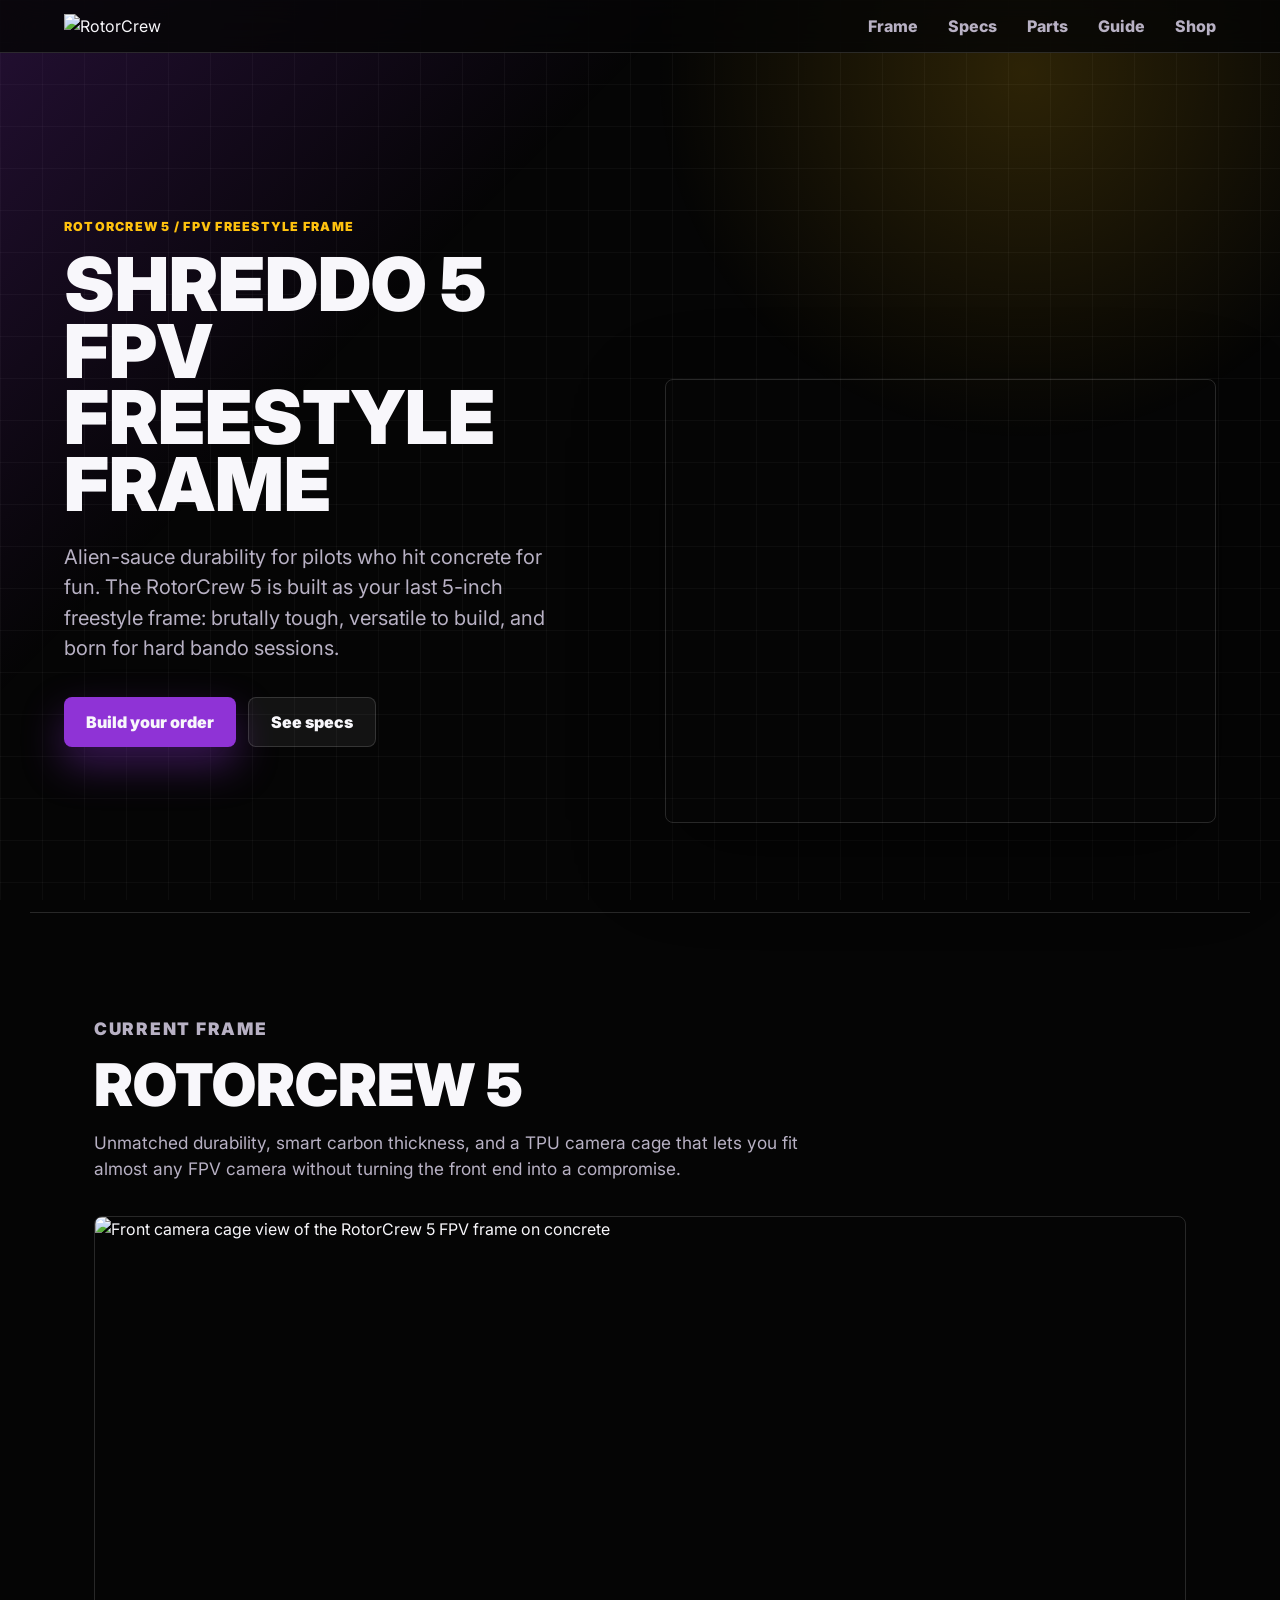
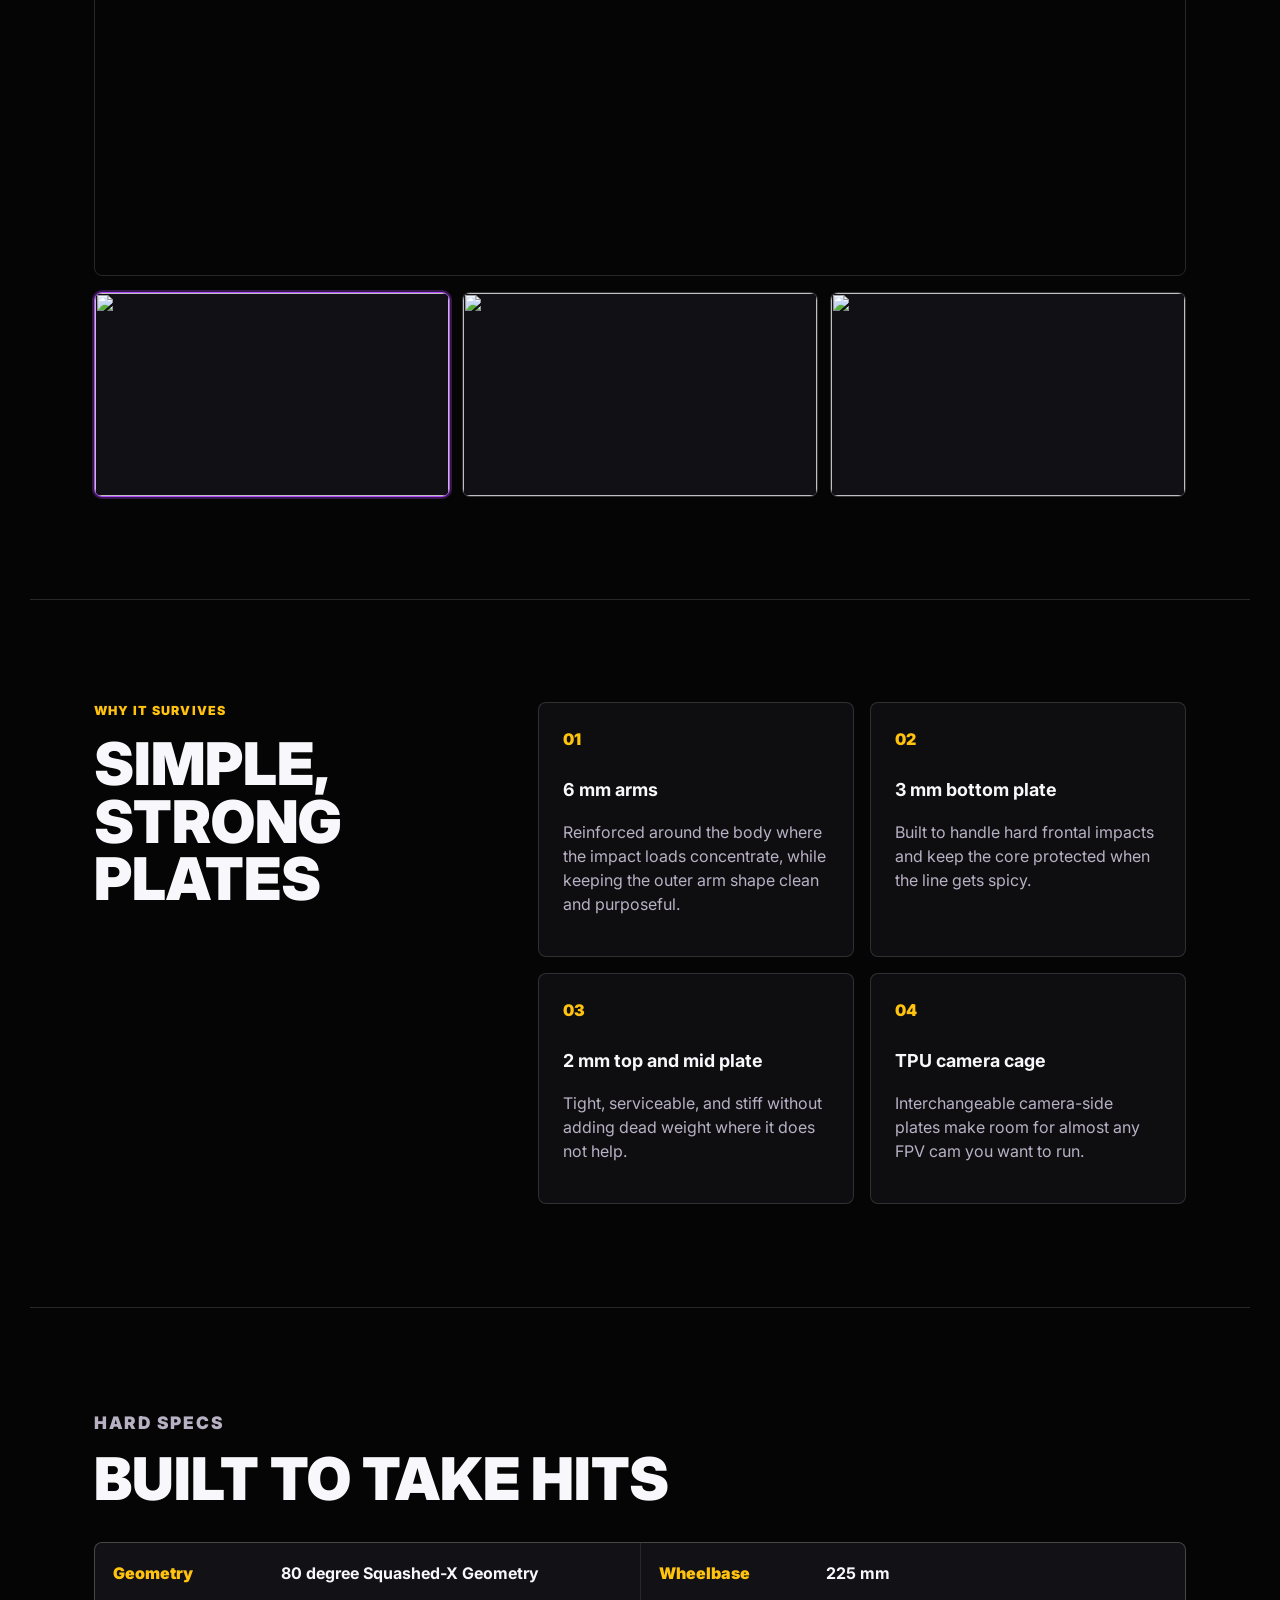
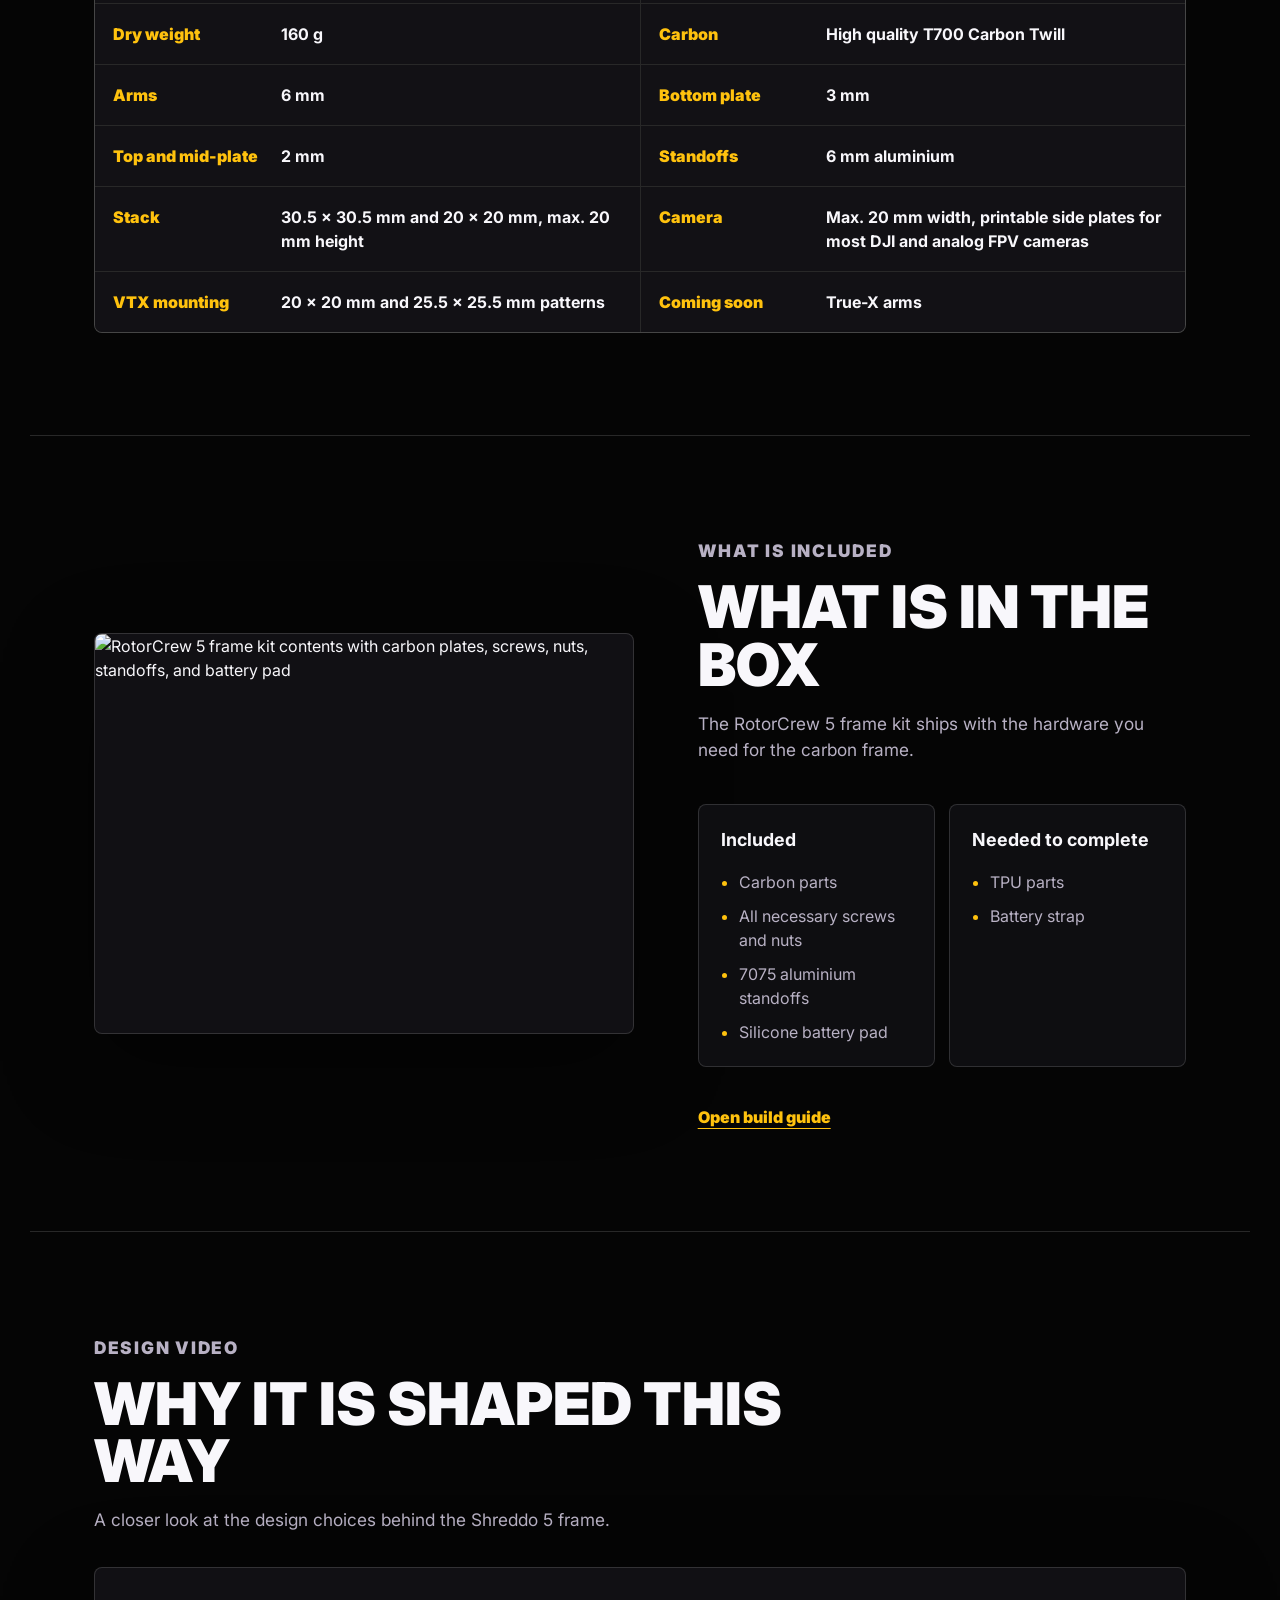
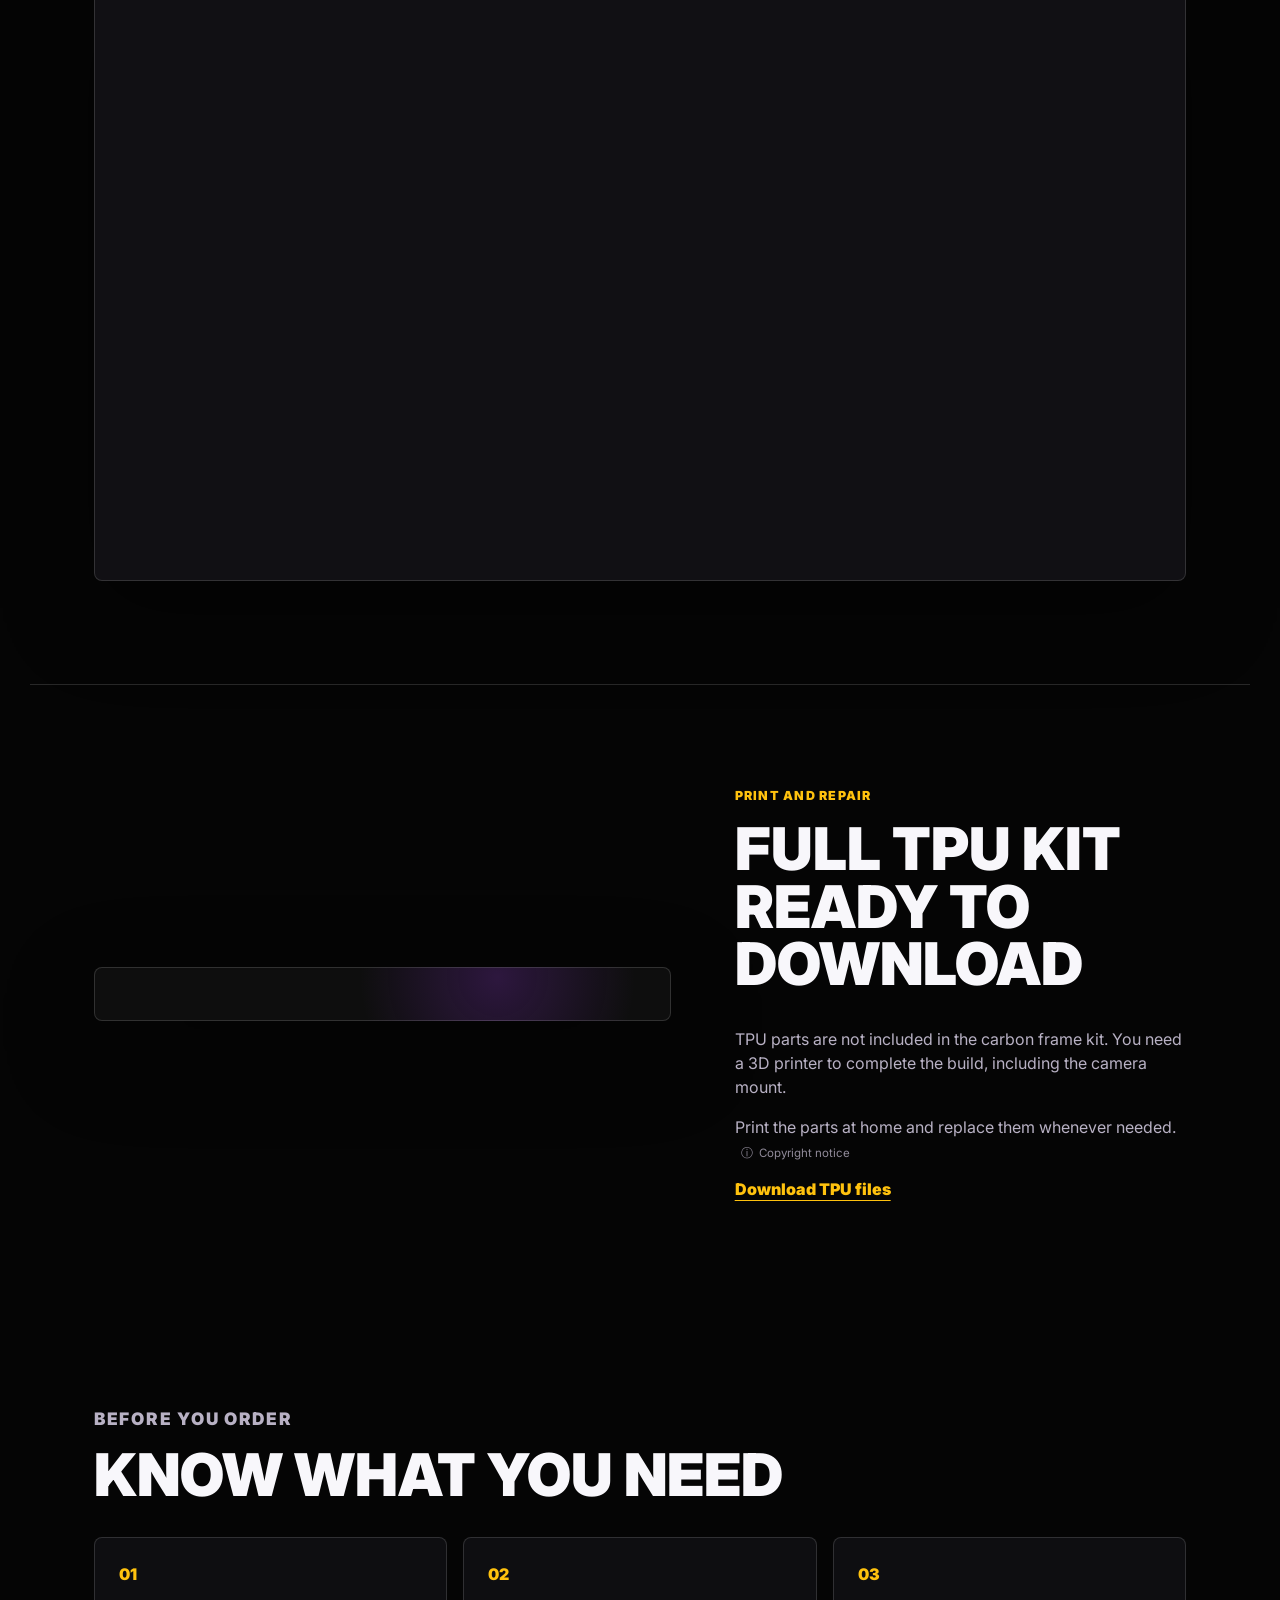
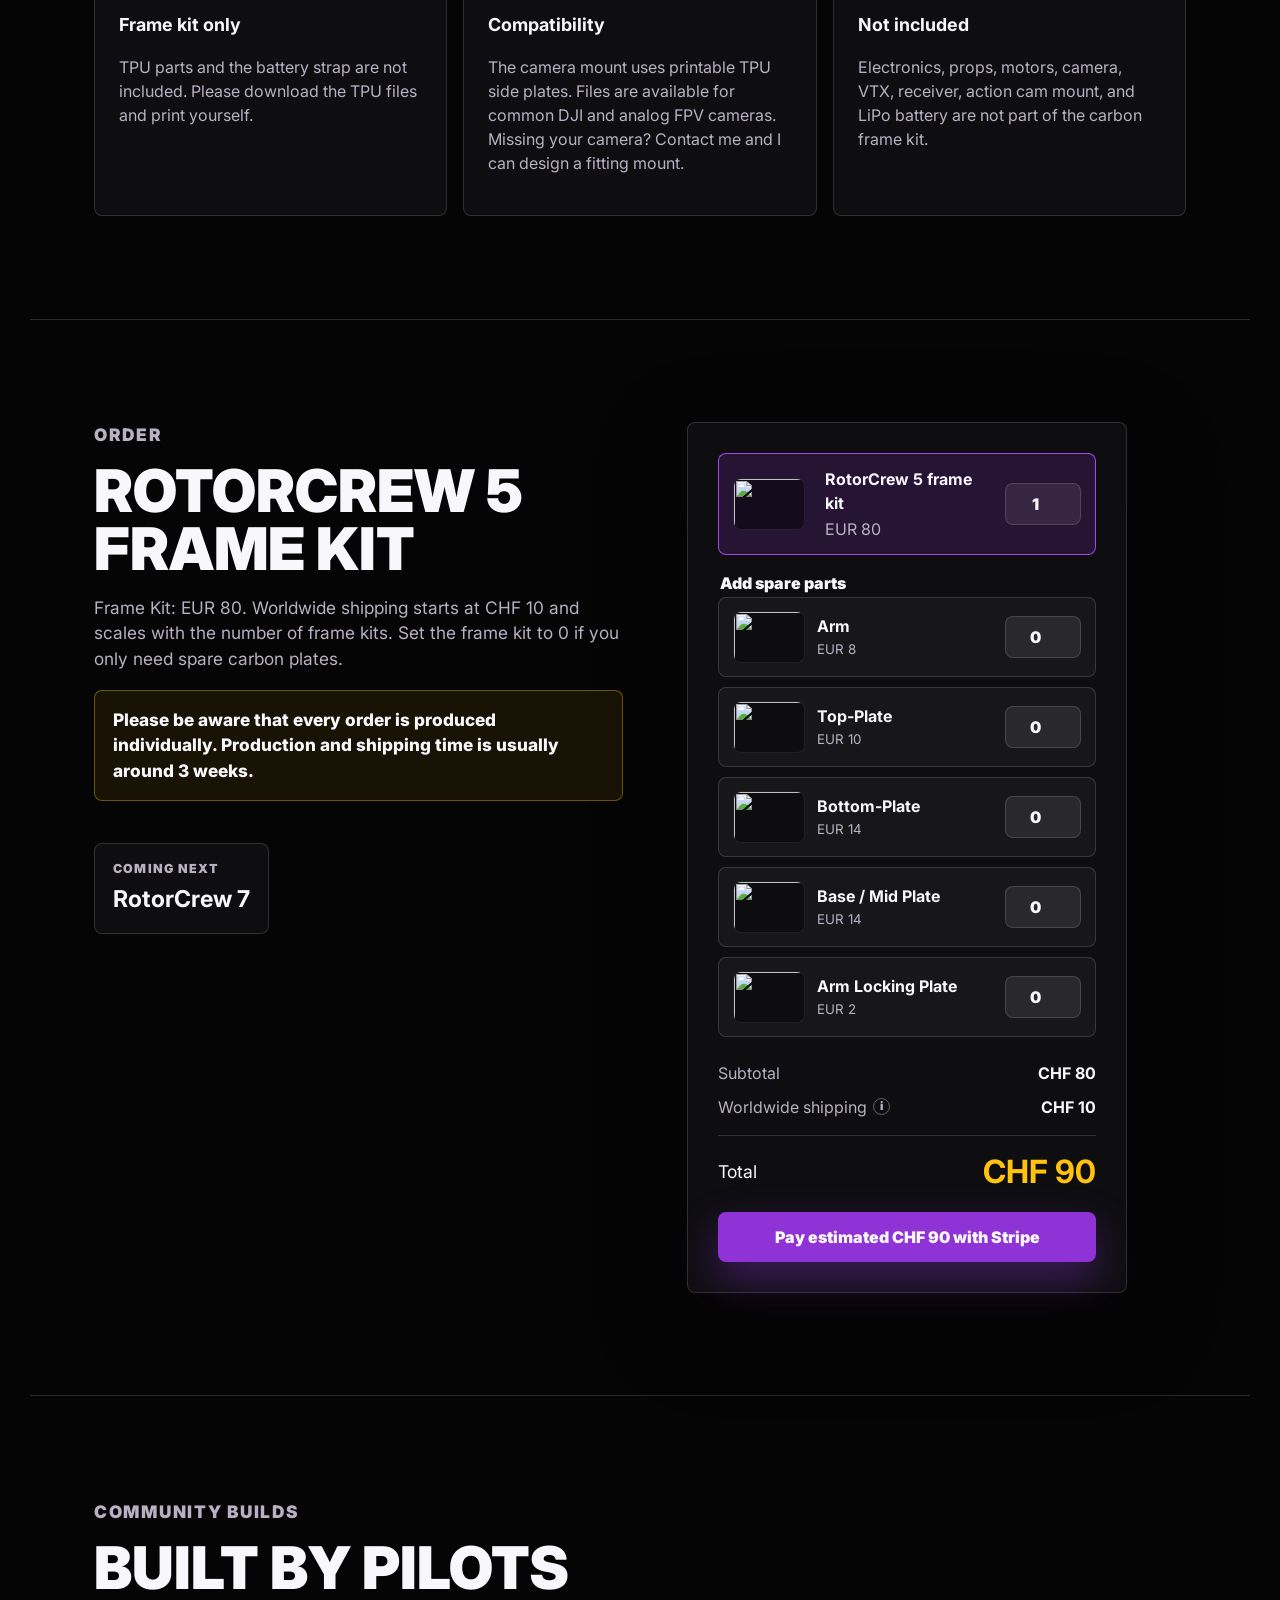
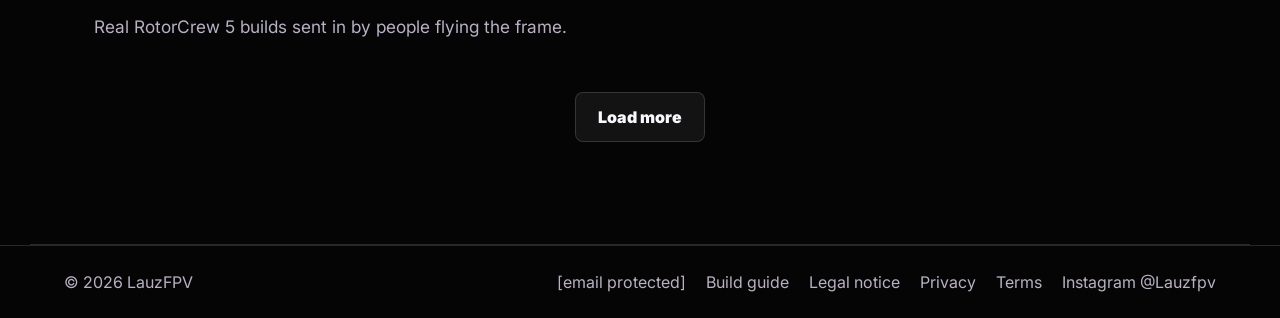
==== commit 65315f01: "Update index.html for RotorCrew 5 branding" ====
--- a/index.html
+++ b/index.html
@@ -1,20 +1,18 @@
 <!doctype html>
 <html lang="en">
-  
-<!-- Mirrored from https://yeetlabfpv.com/ by HTTrack Website Copier/3.x [XR&CO], Mon, 14 Sep 2026 14:09:05 GMT -->
-<!-- Added by HTTrack --><meta http-equiv="content-type" content="text/html;charset=utf-8" /><!-- /Added by HTTrack -->
+<meta http-equiv="content-type" content="text/html;charset=utf-8" />
 <head>
     <meta charset="utf-8">
     <meta name="viewport" content="width=device-width, initial-scale=1">
     <meta
       name="description"
-      content="Yeetlab Shreddo 5 is a tough 5-inch FPV freestyle carbon frame with spare parts, DJI O3/O4 TPU files, and a printable camera mount system."
+      content="RotorCrew 5 is a tough 5-inch FPV freestyle carbon frame with spare parts, DJI O3/O4 TPU files, and a printable camera mount system."
     >
-    <title>Shreddo 5 FPV Freestyle Frame | Yeetlab</title>
+    <title>RotorCrew 5 FPV Freestyle Frame | LauzFPV</title>
     <link rel="canonical" href="index.html">
     <meta property="og:type" content="website">
-    <meta property="og:site_name" content="Yeetlab">
-    <meta property="og:title" content="Yeetlab Shreddo 5">
+    <meta property="og:site_name" content="LauzFPV">
+    <meta property="og:title" content="LauzFPV RotorCrew 5">
     <meta
       property="og:description"
       content="Engineered for abuse: a tough 5-inch FPV freestyle frame with downloadable TPU files."
@@ -25,9 +23,9 @@
     <meta property="og:image:type" content="image/png">
     <meta property="og:image:width" content="1721">
     <meta property="og:image:height" content="914">
-    <meta property="og:image:alt" content="Yeetlab Shreddo 5 FPV freestyle frame">
+    <meta property="og:image:alt" content="LauzFPV RotorCrew 5 FPV freestyle frame">
     <meta name="twitter:card" content="summary_large_image">
-    <meta name="twitter:title" content="Yeetlab Shreddo 5">
+    <meta name="twitter:title" content="LauzFPV RotorCrew 5">
     <meta
       name="twitter:description"
       content="Engineered for abuse: a tough 5-inch FPV freestyle frame with downloadable TPU files."
@@ -48,23 +46,23 @@
       {
         "@context": "https://schema.org",
         "@type": "Product",
-        "name": "Yeetlab Shreddo 5 FPV Freestyle Frame",
+        "name": "LauzFPV RotorCrew 5 FPV Freestyle Frame",
         "brand": {
           "@type": "Brand",
-          "name": "Yeetlab"
+          "name": "LauzFPV"
         },
-        "sku": "SHREDDO-5-FRAME-KIT",
+        "sku": "ROTORCREW-5-FRAME-KIT",
         "description": "A tough 5-inch FPV freestyle carbon frame with spare carbon parts, DJI O3/O4 TPU downloads, printable camera side plates, and support for common DJI and analog FPV cameras.",
         "image": [
           "https://yeetlabfpv.com/assets/social/opengraph-yeetlab.png",
           "assets/shreddo-5-front-concrete.jpeg",
           "assets/whats-in-the-box.png"
         ],
-        "url": "https://yeetlabfpv.com/",
+        "url": "http://rotorcrew.free.fr/",
         "offers": {
           "@type": "Offer",
-          "url": "https://yeetlabfpv.com/#checkout",
-          "priceCurrency": "CHF",
+          "url": "http://rotorcrew.free.fr/#checkout",
+          "priceCurrency": "EUR",
           "price": "80.00",
           "availability": "https://schema.org/LimitedAvailability",
           "itemCondition": "https://schema.org/NewCondition"
@@ -75,16 +73,16 @@
       {
         "@context": "https://schema.org",
         "@type": "WebSite",
-        "name": "Yeetlab",
-        "alternateName": "Yeetlab FPV",
-        "url": "https://yeetlabfpv.com/"
+        "name": "LauzFPV",
+        "alternateName": "LauzFPV",
+        "url": "http://rotorcrew.free.fr/"
       }
     </script>
   </head>
   <body>
     <header class="site-header">
-      <a class="brand" href="#top" aria-label="Yeetlab home">
-        <img src="assets/brand/yeetlab-wordmark-transparent.png" alt="Yeetlab">
+      <a class="brand" href="#top" aria-label="RotorCrew home">
+        <img src="assets/brand/yeetlab-wordmark-transparent.png" alt="RotorCrew">
       </a>
       <nav class="nav" aria-label="Main navigation">
         <a href="#frame">Frame</a>
@@ -98,11 +96,11 @@
     <main id="top">
       <section class="hero">
         <div class="hero-copy">
-          <p class="eyebrow">Shreddo 5 / FPV freestyle frame</p>
+          <p class="eyebrow">RotorCrew 5 / FPV freestyle frame</p>
           <h1>Shreddo 5 FPV freestyle frame</h1>
           <p>
             Alien-sauce durability for pilots who hit concrete for fun. The
-            Shreddo 5 is built as your last 5-inch freestyle frame: brutally
+            RotorCrew 5 is built as your last 5-inch freestyle frame: brutally
             tough, versatile to build, and born for hard bando sessions.
           </p>
           <div class="hero-actions">
@@ -118,12 +116,12 @@
             loop
             playsinline
             poster="assets/shreddo-5-assembled-rocks.jpeg"
-            aria-label="Shreddo 5 FPV frame on rocks"
+            aria-label="RotorCrew 5 FPV frame on rocks"
           >
             <source src="assets/shreddo-5-hero.mp4" type="video/mp4">
             <img
               src="assets/shreddo-5-assembled-rocks.jpeg"
-              alt="Shreddo 5 FPV frame on rocks"
+              alt="RotorCrew 5 FPV frame on rocks"
             >
           </video>
         </div>
@@ -132,28 +130,28 @@
       <section class="product-band" id="frame">
         <div class="section-heading">
           <p class="eyebrow">Current frame</p>
-          <h2>Shreddo 5</h2>
+          <h2>RotorCrew 5</h2>
           <p>
             Unmatched durability, smart carbon thickness, and a TPU camera cage
             that lets you fit almost any FPV camera without turning the front
             end into a compromise.
           </p>
         </div>
-        <div class="product-gallery" aria-label="Shreddo 5 image gallery">
+        <div class="product-gallery" aria-label="RotorCrew 5 image gallery">
           <img
             class="gallery-main"
             id="gallery-main"
             src="assets/shreddo-5-front-concrete.jpeg"
-            alt="Front camera cage view of the Shreddo 5 FPV frame on concrete"
+            alt="Front camera cage view of the RotorCrew 5 FPV frame on concrete"
           >
           <div class="gallery-thumbs" aria-label="Choose product image">
-            <button class="thumb is-active" type="button" data-gallery-src="assets/shreddo-5-front-concrete.jpeg" data-gallery-alt="Front camera cage view of the Shreddo 5 FPV frame on concrete">
+            <button class="thumb is-active" type="button" data-gallery-src="assets/shreddo-5-front-concrete.jpeg" data-gallery-alt="Front camera cage view of the RotorCrew 5 FPV frame on concrete">
               <img src="assets/shreddo-5-front-concrete.jpeg" alt="">
             </button>
-            <button class="thumb" type="button" data-gallery-src="assets/shreddo-5-top.jpeg" data-gallery-alt="Top view of the Shreddo 5 FPV frame">
+            <button class="thumb" type="button" data-gallery-src="assets/shreddo-5-top.jpeg" data-gallery-alt="Top view of the RotorCrew 5 FPV frame">
               <img src="assets/shreddo-5-top.jpeg" alt="">
             </button>
-            <button class="thumb" type="button" data-gallery-src="assets/shreddo-5-side.jpeg" data-gallery-alt="Side view of the Shreddo 5 FPV frame">
+            <button class="thumb" type="button" data-gallery-src="assets/shreddo-5-side.jpeg" data-gallery-alt="Side view of the RotorCrew 5 FPV frame">
               <img src="assets/shreddo-5-side.jpeg" alt="">
             </button>
           </div>
@@ -262,7 +260,7 @@
         <div class="box-media">
           <img
             src="assets/whats-in-the-box.png"
-            alt="Shreddo 5 frame kit contents with carbon plates, screws, nuts, standoffs, and battery pad"
+            alt="RotorCrew 5 frame kit contents with carbon plates, screws, nuts, standoffs, and battery pad"
           >
         </div>
         <div class="box-content">
@@ -270,7 +268,7 @@
             <p class="eyebrow">What is included</p>
             <h2>What is in the box</h2>
             <p>
-              The Shreddo 5 frame kit ships with the hardware you need for the
+              The RotorCrew 5 frame kit ships with the hardware you need for the
               carbon frame.
             </p>
           </div>
@@ -307,7 +305,7 @@
         <div class="video-embed">
           <iframe
             src="https://www.youtube-nocookie.com/embed/Us8T4oR1FLE"
-            title="Shreddo 5 design explanation video"
+            title="RotorCrew 5 design explanation video"
             loading="lazy"
             allow="accelerometer; autoplay; clipboard-write; encrypted-media; gyroscope; picture-in-picture; web-share"
             allowfullscreen
@@ -344,7 +342,7 @@
                 </div>
               </details>
             </div>
-            <a class="text-link" href="assets/downloads/Shreddo5_TPU.zip" download>Download TPU files</a>
+            <a class="text-link" href="assets/downloads/#.zip" download>Download TPU files</a>
           </div>
         </div>
       </section>
@@ -386,9 +384,9 @@
       <section class="checkout-section" id="checkout">
         <div class="checkout-copy">
           <p class="eyebrow">Order</p>
-          <h2>Shreddo 5 frame kit</h2>
+          <h2>RotorCrew 5 frame kit</h2>
           <p>
-            Frame Kit: CHF 80. Worldwide shipping starts at CHF 10 and
+            Frame Kit: EUR 80. Worldwide shipping starts at CHF 10 and
             scales with the number of frame kits. Set the frame kit to 0 if you
             only need spare carbon plates.
           </p>
@@ -398,7 +396,7 @@
           </p>
           <div class="next-frame">
             <span>Coming next</span>
-            <strong>Razzor 7</strong>
+            <strong>RotorCrew 7</strong>
           </div>
         </div>
 
@@ -406,10 +404,10 @@
           <div class="order-line">
             <img class="checkout-thumb" src="assets/checkout/frame-kit.png" alt="">
             <div>
-              <strong>Shreddo 5 frame kit</strong>
-              <span>CHF 80</span>
+              <strong>RotorCrew 5 frame kit</strong>
+              <span>EUR 80</span>
             </div>
-            <input type="number" name="item" value="1" min="0" max="20" step="1" data-key="frame" data-price="80" aria-label="Shreddo 5 complete frame quantity">
+            <input type="number" name="item" value="1" min="0" max="20" step="1" data-key="frame" data-price="80" aria-label="RotorCrew 5 complete frame quantity">
           </div>
 
           <fieldset>
@@ -418,7 +416,7 @@
               <img class="checkout-thumb" src="assets/checkout/arm.png" alt="">
               <span>
                 <strong>Arm</strong>
-                <small>CHF 8</small>
+                <small>EUR 8</small>
               </span>
               <input type="number" name="item" value="0" min="0" max="20" step="1" data-key="arm" data-price="8" aria-label="Arm quantity">
             </label>
@@ -426,7 +424,7 @@
               <img class="checkout-thumb" src="assets/checkout/top-plate.png" alt="">
               <span>
                 <strong>Top-Plate</strong>
-                <small>CHF 10</small>
+                <small>EUR 10</small>
               </span>
               <input type="number" name="item" value="0" min="0" max="20" step="1" data-key="top-plate" data-price="10" aria-label="Top-Plate quantity">
             </label>
@@ -434,7 +432,7 @@
               <img class="checkout-thumb" src="assets/checkout/bottom-plate.png" alt="">
               <span>
                 <strong>Bottom-Plate</strong>
-                <small>CHF 14</small>
+                <small>EUR 14</small>
               </span>
               <input type="number" name="item" value="0" min="0" max="20" step="1" data-key="bottom-plate" data-price="14" aria-label="Bottom-Plate quantity">
             </label>
@@ -442,7 +440,7 @@
               <img class="checkout-thumb" src="assets/checkout/base-mid-plate.png" alt="">
               <span>
                 <strong>Base / Mid Plate</strong>
-                <small>CHF 14</small>
+                <small>EUR 14</small>
               </span>
               <input type="number" name="item" value="0" min="0" max="20" step="1" data-key="base-mid-plate" data-price="14" aria-label="Base / Mid Plate quantity">
             </label>
@@ -450,7 +448,7 @@
               <img class="checkout-thumb" src="assets/checkout/arm-locking-plate.png" alt="">
               <span>
                 <strong>Arm Locking Plate</strong>
-                <small>CHF 2</small>
+                <small>EUR 2</small>
               </span>
               <input type="number" name="item" value="0" min="0" max="20" step="1" data-key="arm-locking-plate" data-price="2" aria-label="Arm Locking Plate quantity">
             </label>
@@ -481,7 +479,7 @@
           </div>
           <div class="total-row">
             <span>Total</span>
-            <strong id="order-total">CHF 90</strong>
+            <strong id="order-total">EUR 90</strong>
           </div>
           <button class="button checkout" id="checkout-button" type="submit">
             Pay with Stripe
@@ -494,7 +492,7 @@
           <p class="eyebrow">Community builds</p>
           <h2 id="community-title">Built by pilots</h2>
           <p>
-            Real Shreddo 5 builds sent in by people flying the frame.
+            Real RotorCrew 5 builds sent in by people flying the frame.
           </p>
         </div>
         <div class="community-grid" id="community-grid" aria-label="Community build gallery"></div>
@@ -510,19 +508,18 @@
     </main>
 
     <footer class="site-footer">
-      <span>&copy; 2026 Yeetlab</span>
+      <span>&copy; 2026 LauzFPV</span>
       <div class="footer-links">
-        <a href="cdn-cgi/l/email-protection.html#c7b3aab0e9a1b7b187a0aaa6aeabe9a4a8aa"><span class="__cf_email__" data-cfemail="0e7a637920687e784e69636f6762206d6163">[email&#160;protected]</span></a>
+        <a href="cdn-cgi/l/email-protection.html#c7b3aab0e9a1b7b187a0aaa6aeabe9a4a8aab"><span class="__cf_email__" data-cfemail="0e7a637920687e784e69636f6762206d61634">[email&#160;protected]</span></a>
         <a href="build-guide.html">Build guide</a>
         <a href="impressum.html">Legal notice</a>
         <a href="privacy.html">Privacy</a>
         <a href="terms.html">Terms</a>
-        <a href="https://www.instagram.com/yeetlab.fpv" rel="noopener">Instagram @yeetlab.fpv</a>
+        <a href="https://www.instagram.com/Lauzfpv" rel="noopener">Instagram @Lauzfpv</a>
       </div>
     </footer>
 
     <script data-cfasync="false" src="cdn-cgi/scripts/5c5dd728/cloudflare-static/email-decode.min.js"></script><script src="script48d1.js?v=20260802-gallery-masonry-24"></script>
   </body>
 
-<!-- Mirrored from https://yeetlabfpv.com/ by HTTrack Website Copier/3.x [XR&CO], Mon, 14 Sep 2026 14:09:14 GMT -->
 </html>
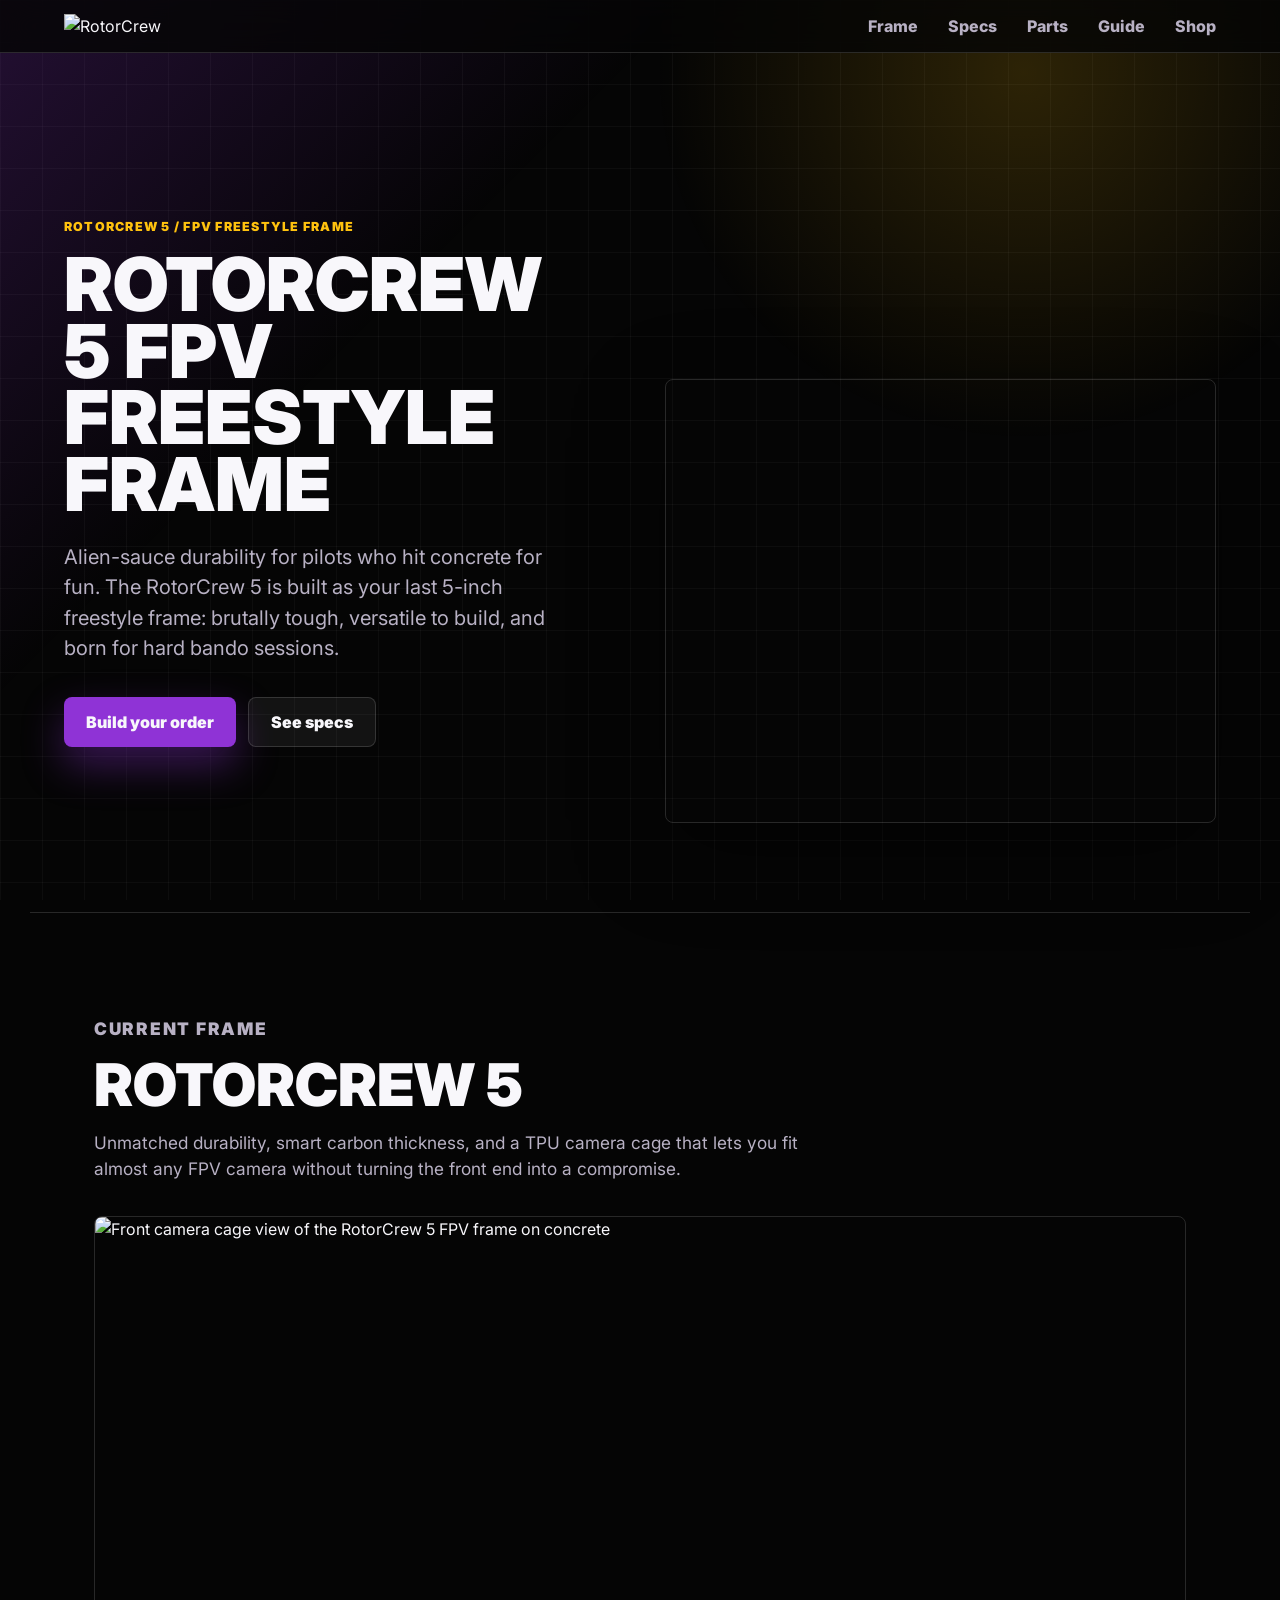
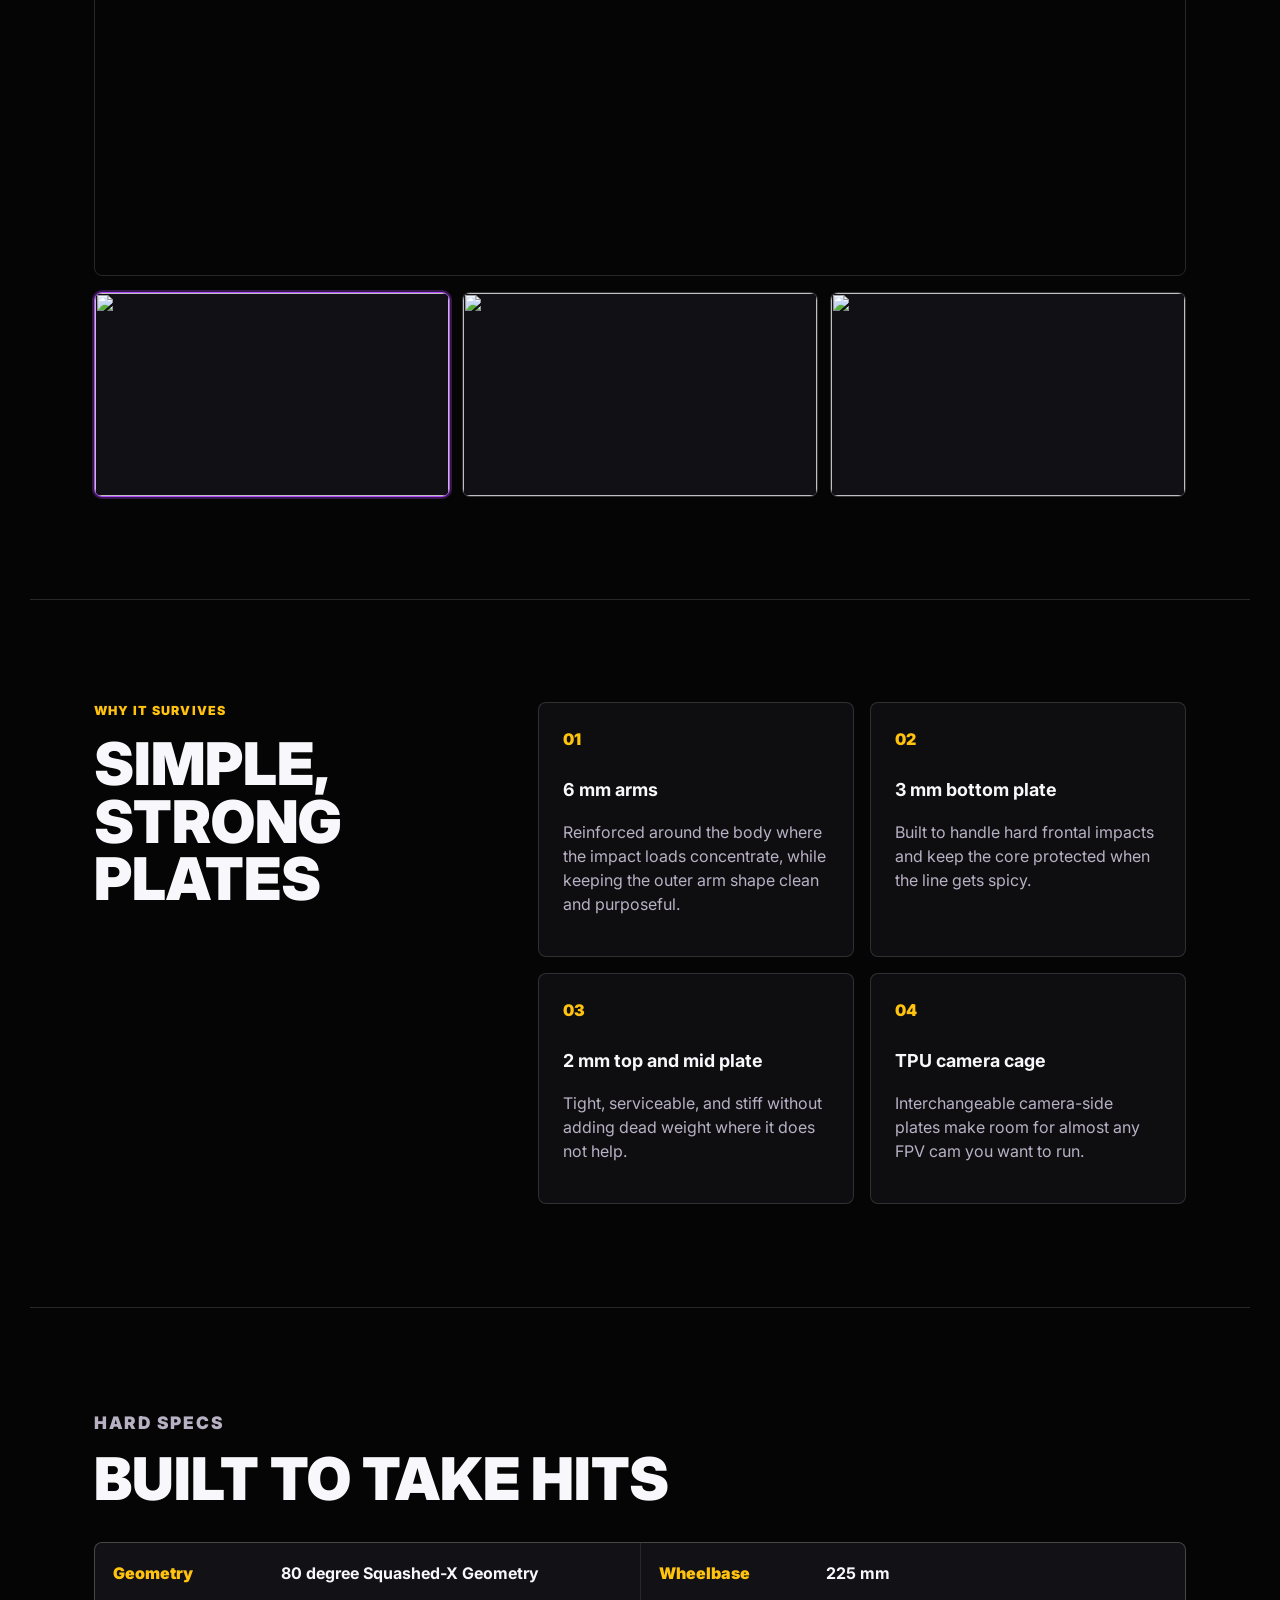
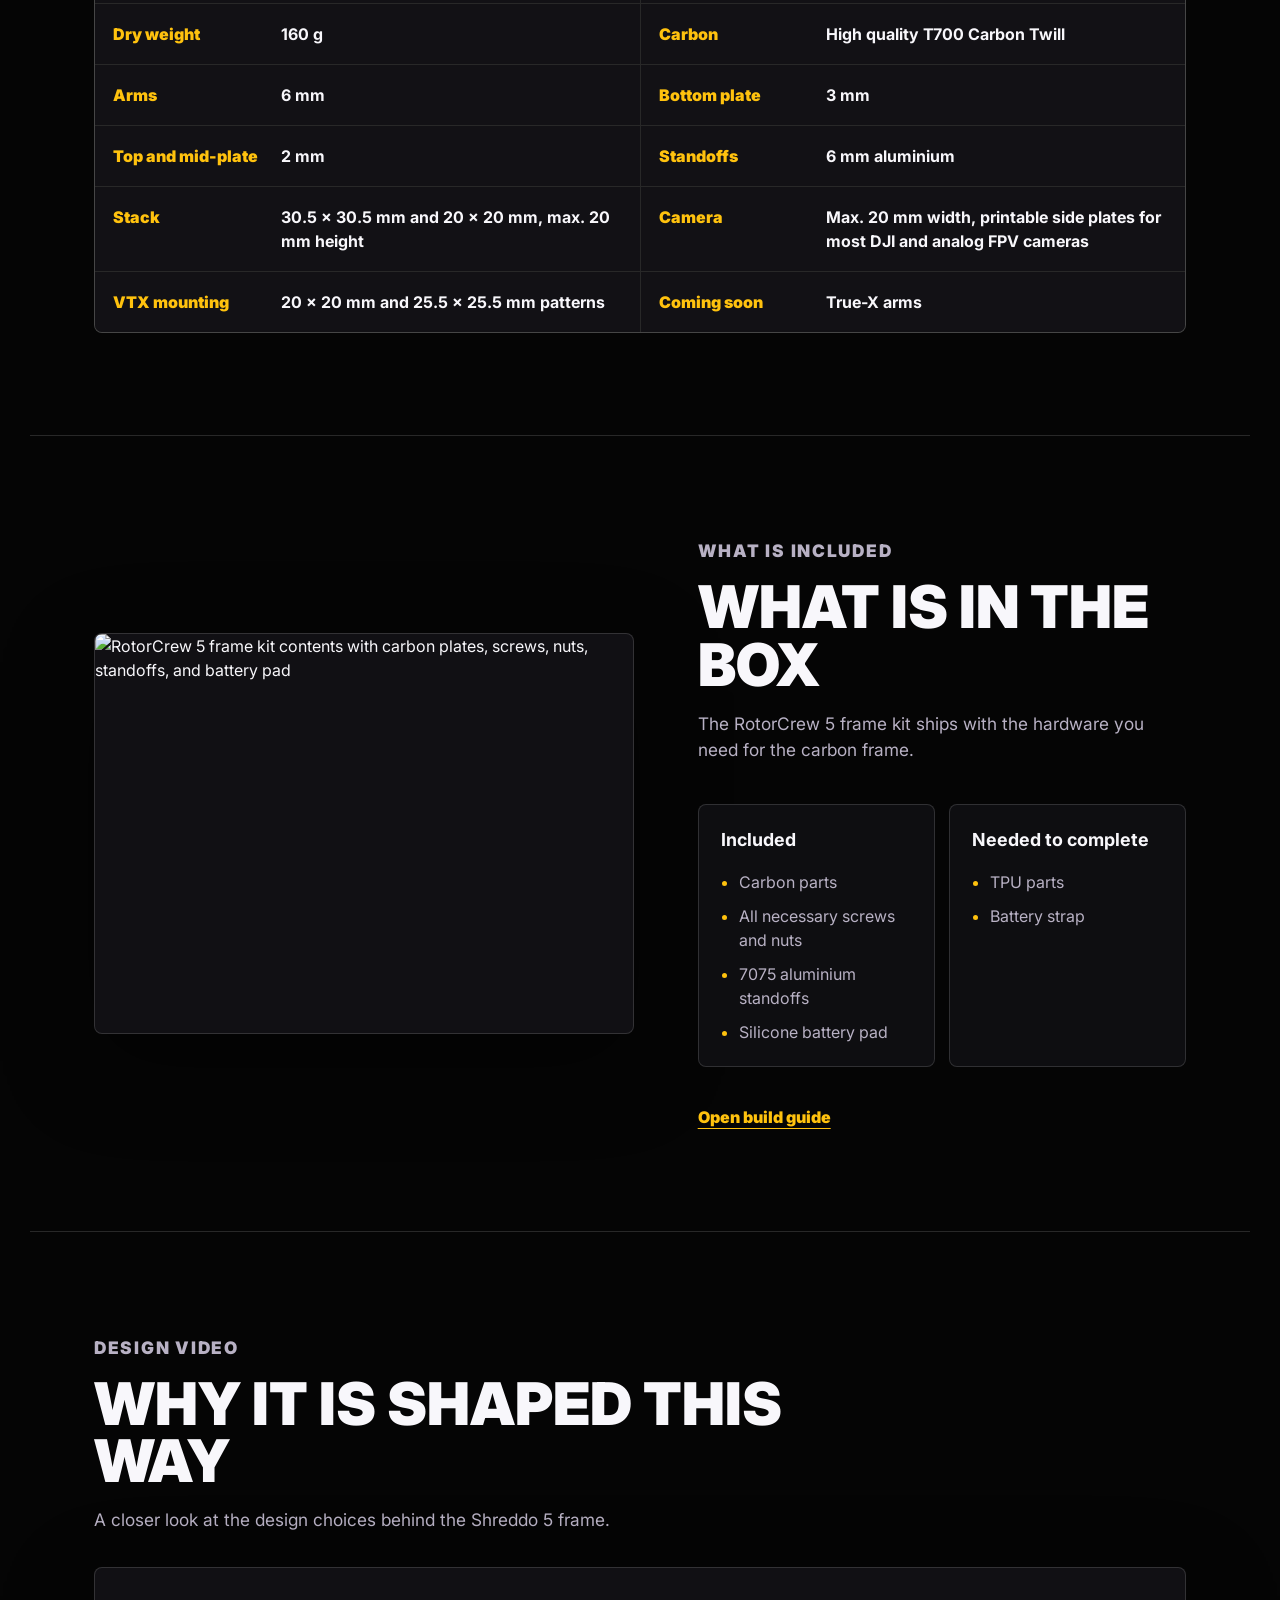
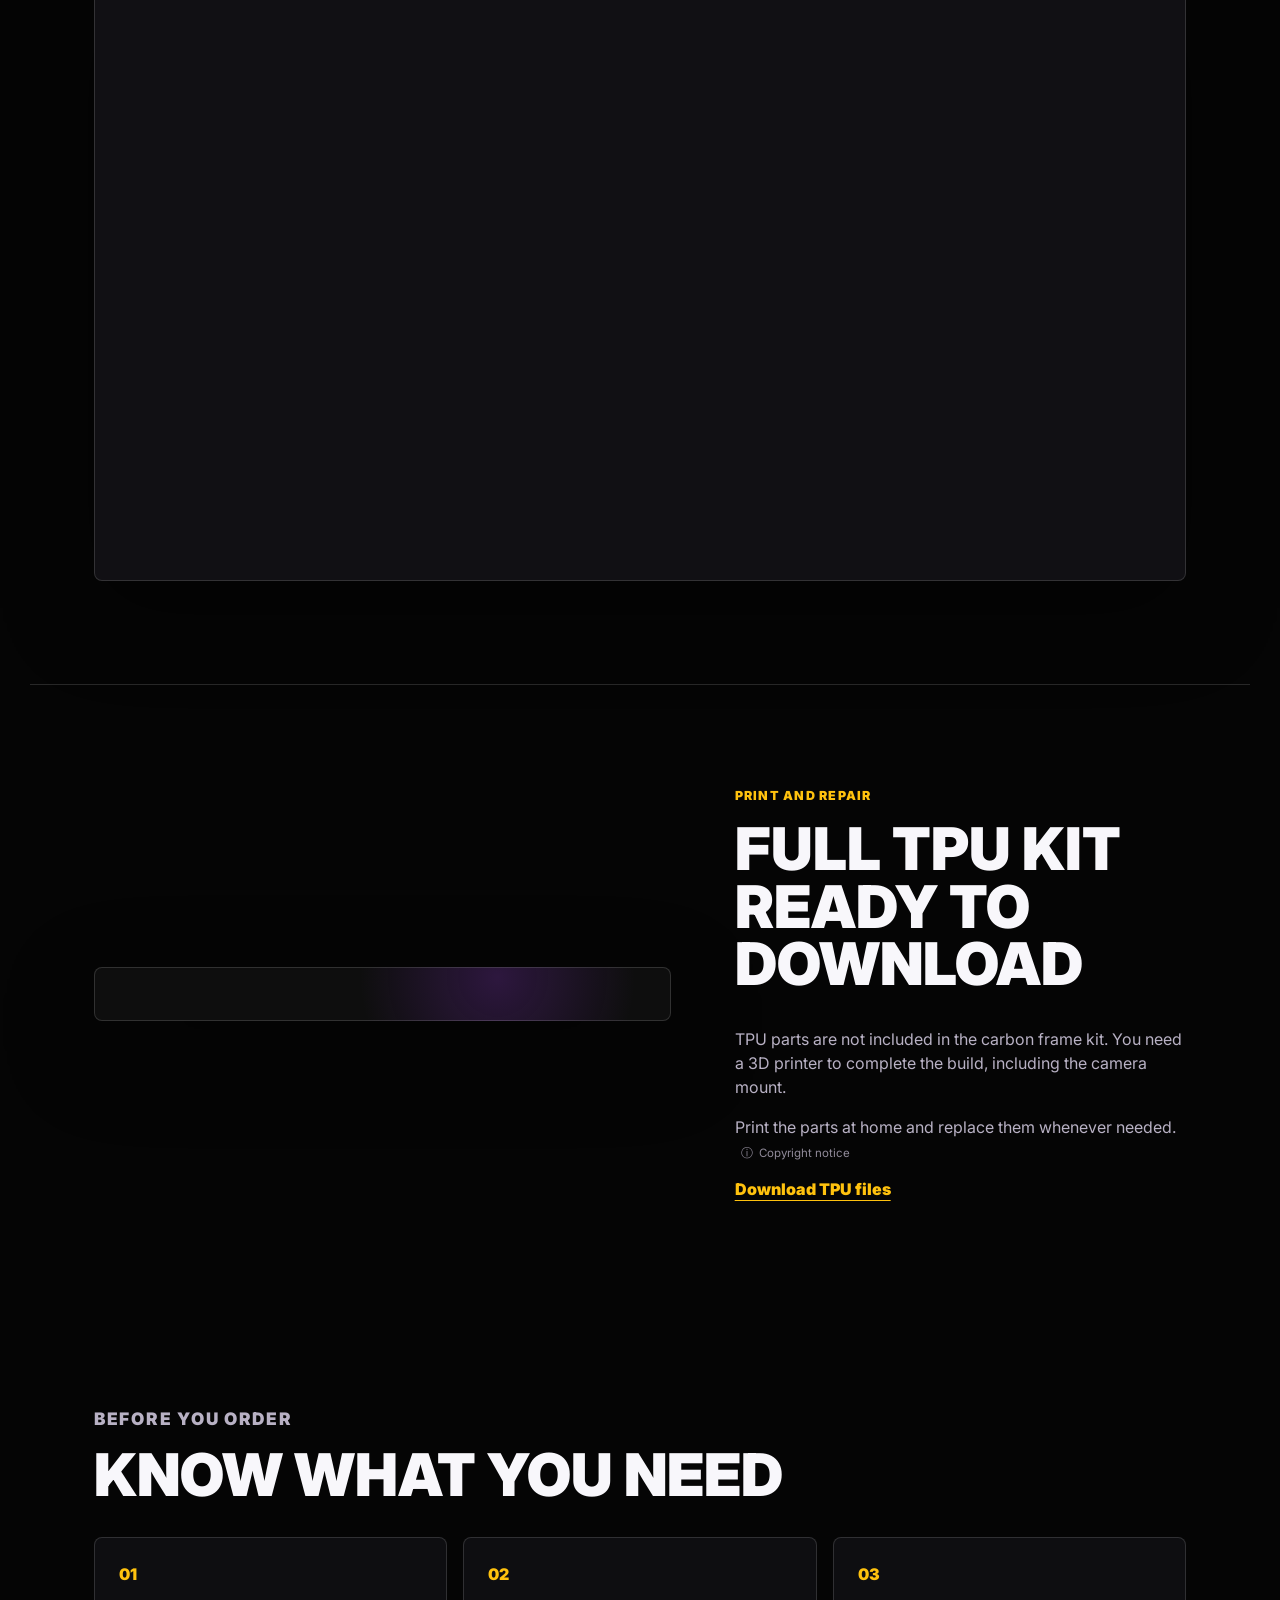
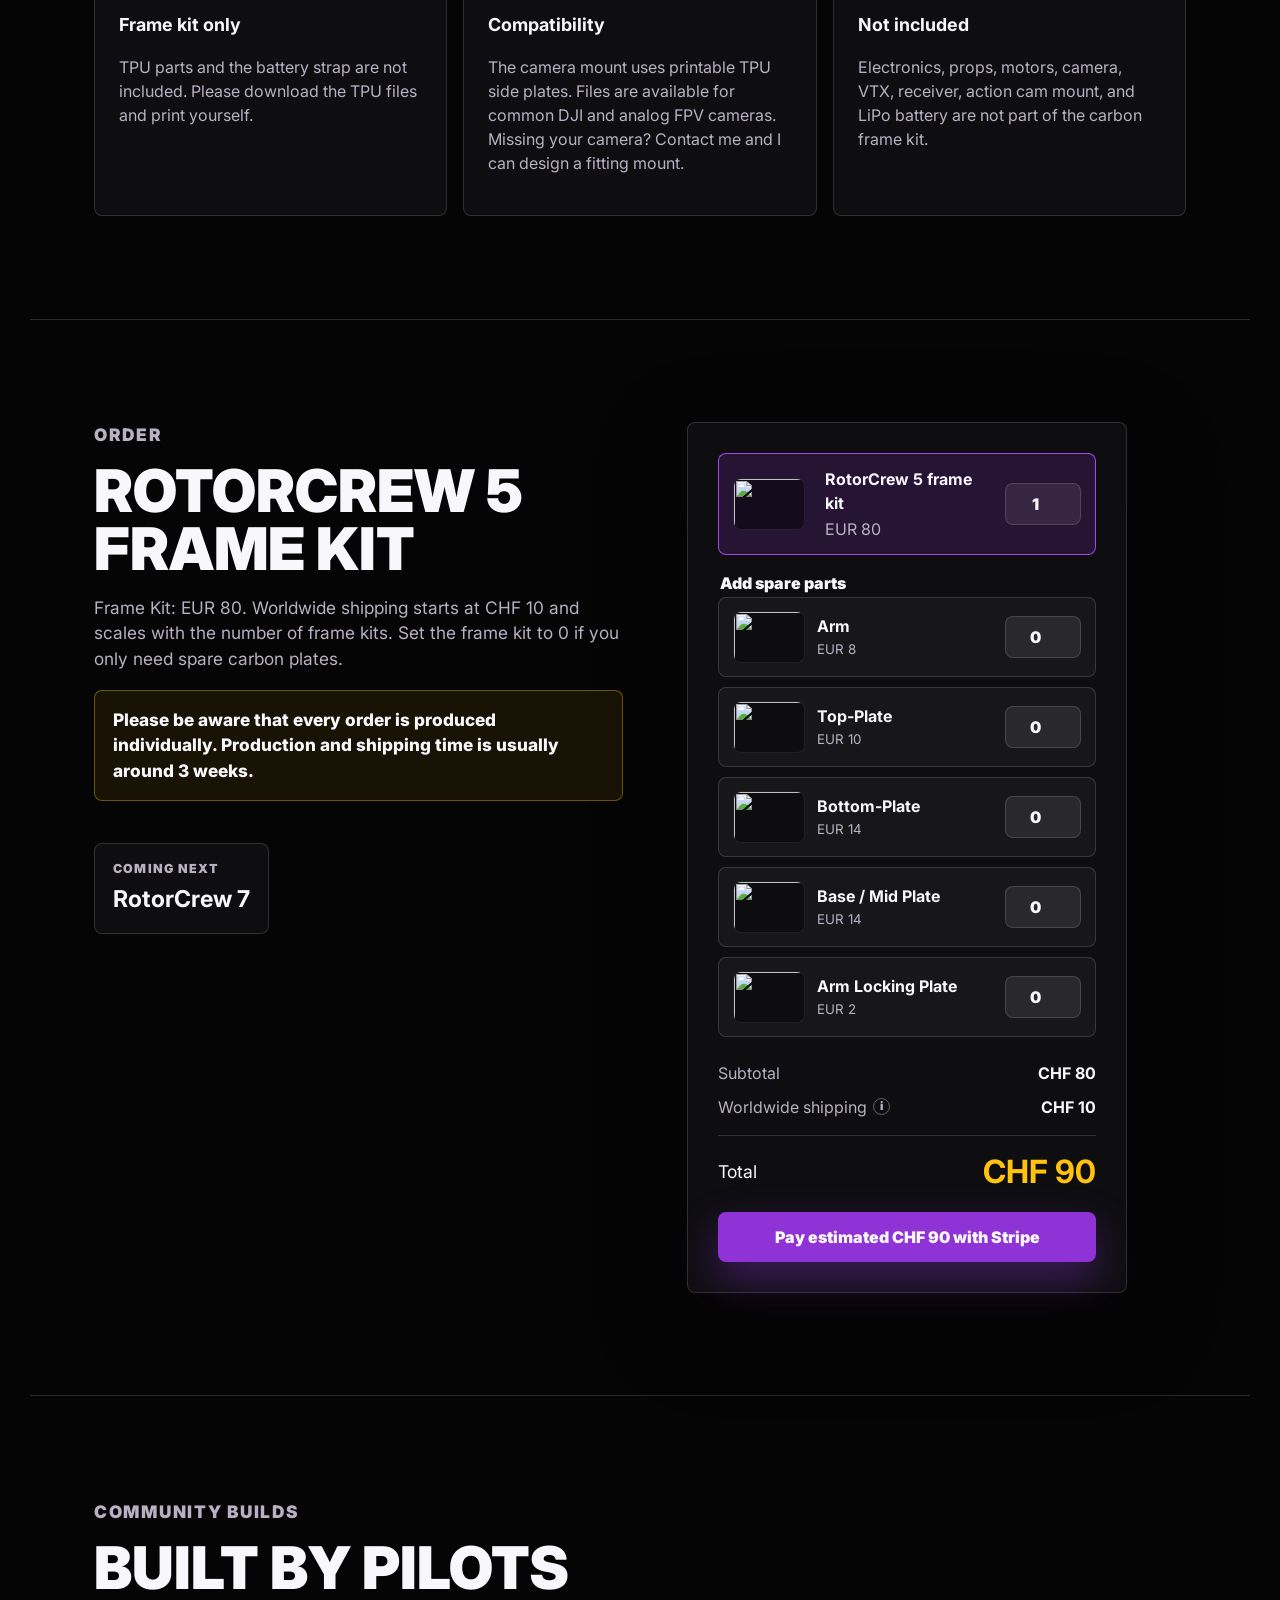
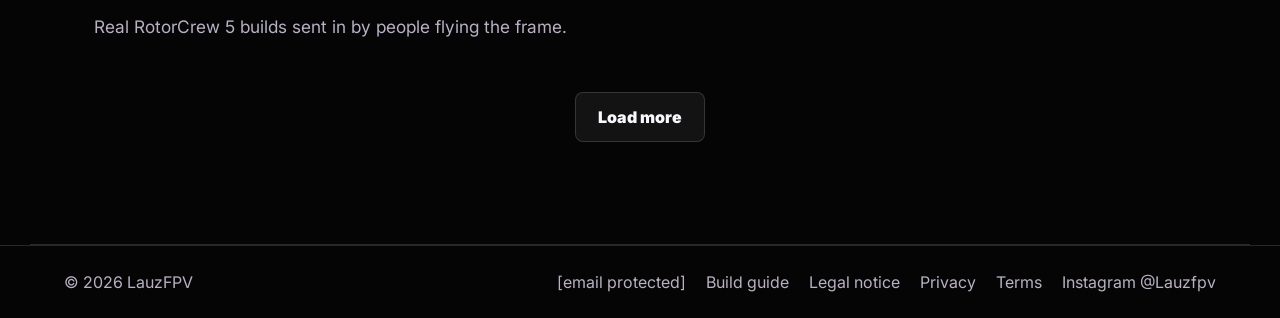
==== commit fb36e53c: "Change title and video source in index.html Updated the title and video embed source for the RotorCr" ====
--- a/index.html
+++ b/index.html
@@ -97,7 +97,7 @@
       <section class="hero">
         <div class="hero-copy">
           <p class="eyebrow">RotorCrew 5 / FPV freestyle frame</p>
-          <h1>Shreddo 5 FPV freestyle frame</h1>
+          <h1>RotorCrew 5 FPV freestyle frame</h1>
           <p>
             Alien-sauce durability for pilots who hit concrete for fun. The
             RotorCrew 5 is built as your last 5-inch freestyle frame: brutally
@@ -304,7 +304,7 @@
         </div>
         <div class="video-embed">
           <iframe
-            src="https://www.youtube-nocookie.com/embed/Us8T4oR1FLE"
+            src="https://www.youtube-nocookie.com/#"
             title="RotorCrew 5 design explanation video"
             loading="lazy"
             allow="accelerometer; autoplay; clipboard-write; encrypted-media; gyroscope; picture-in-picture; web-share"
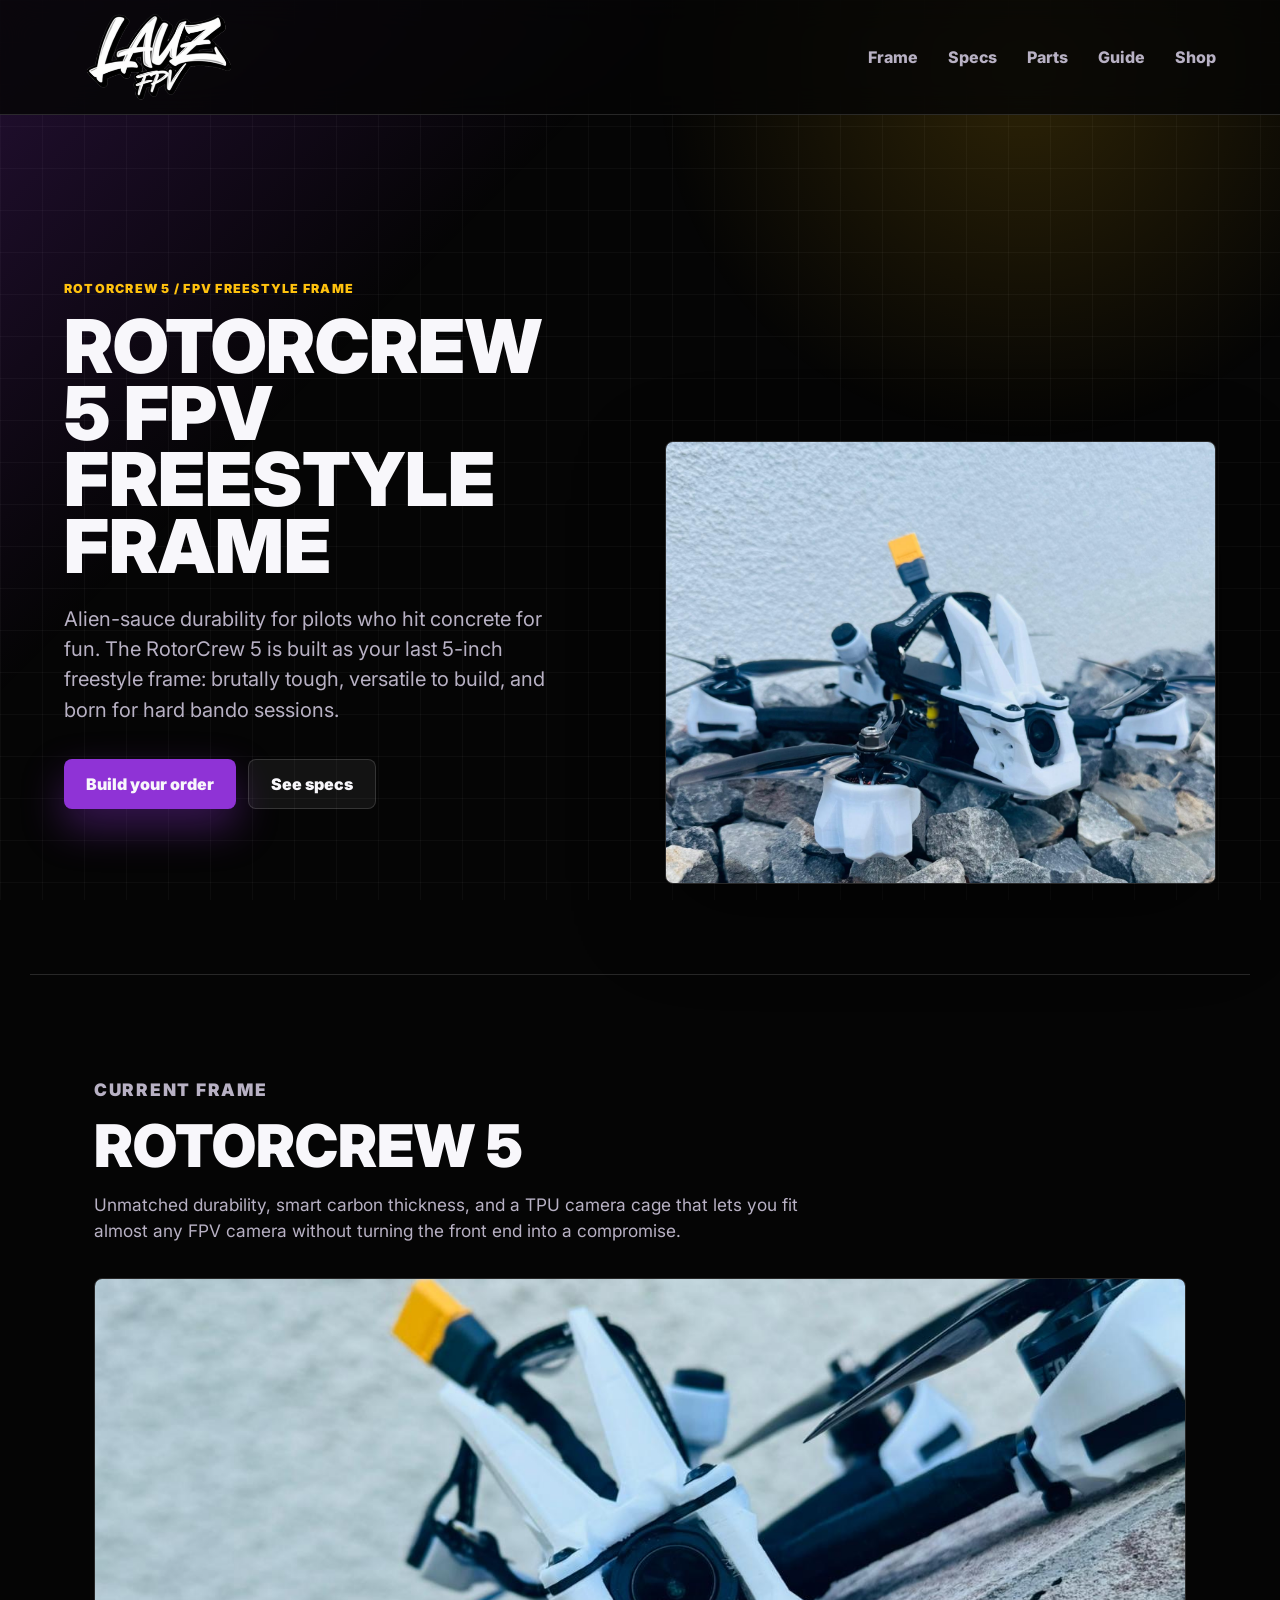
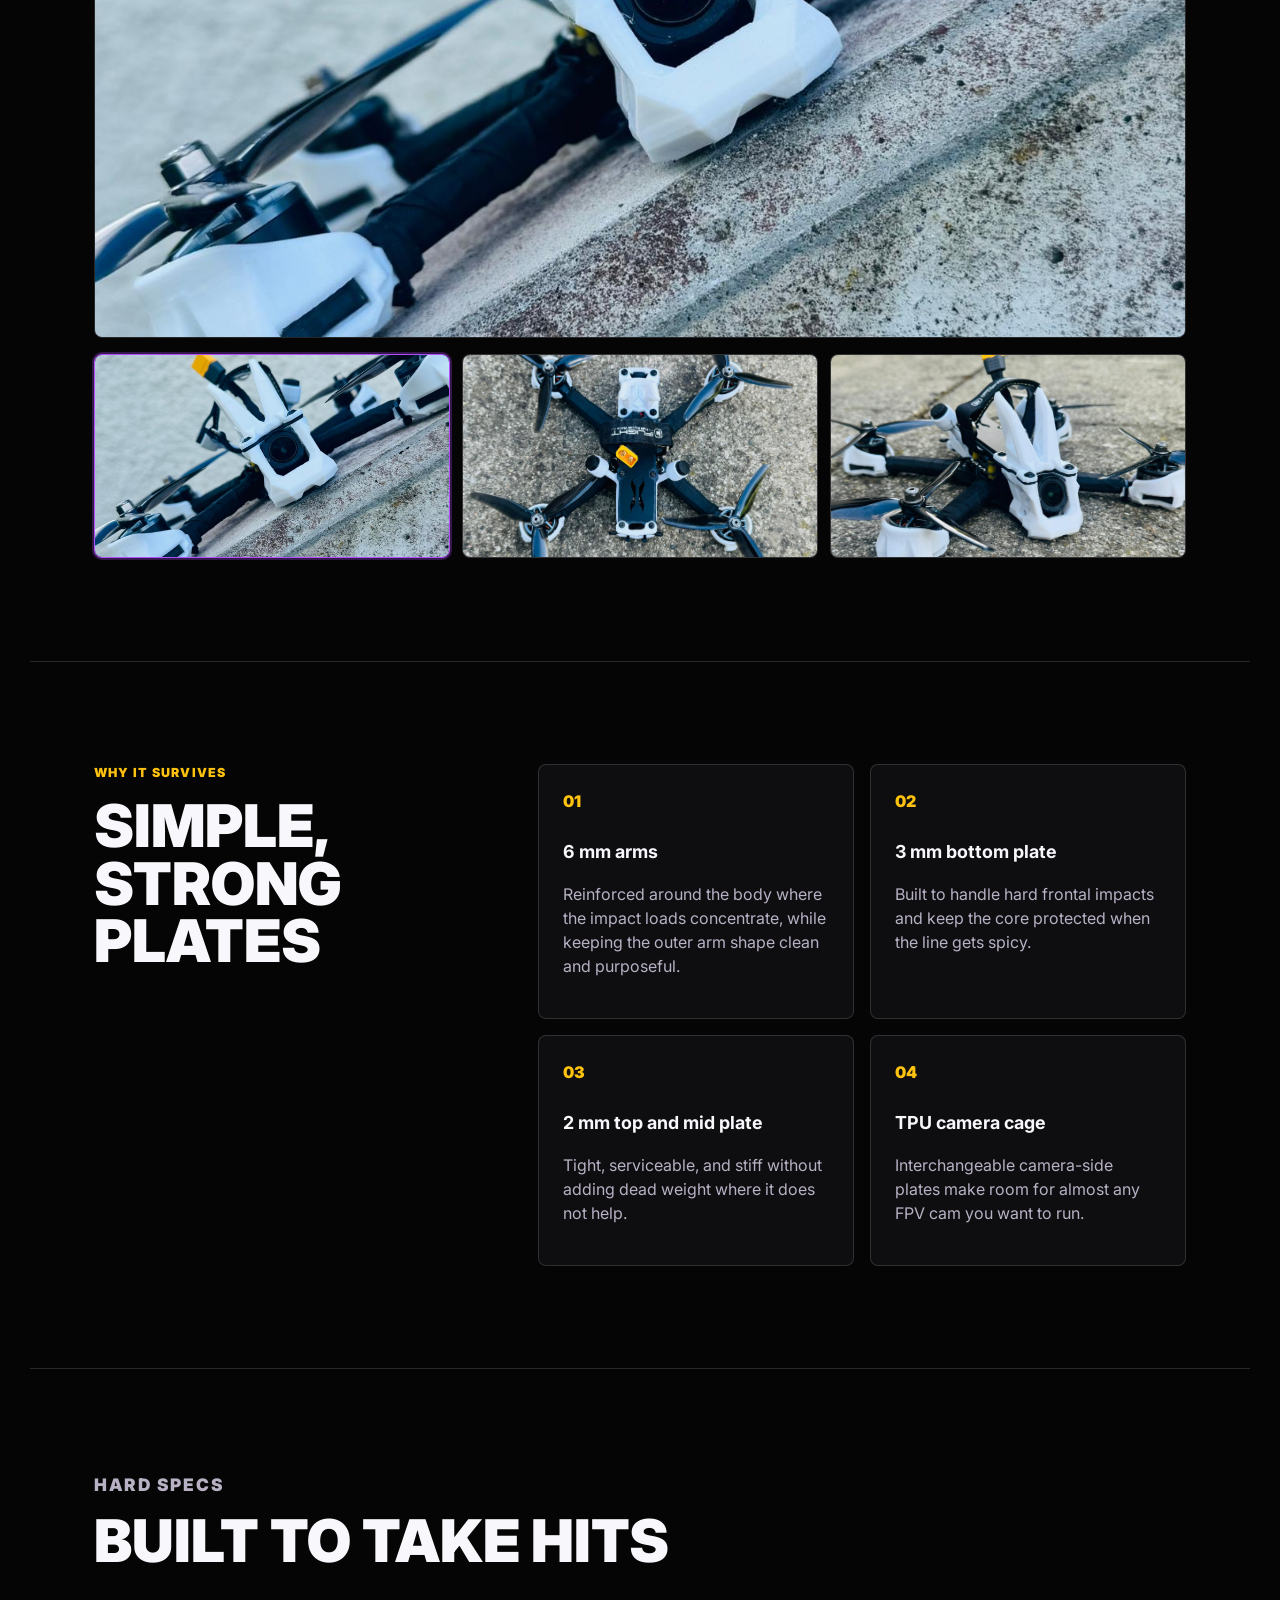
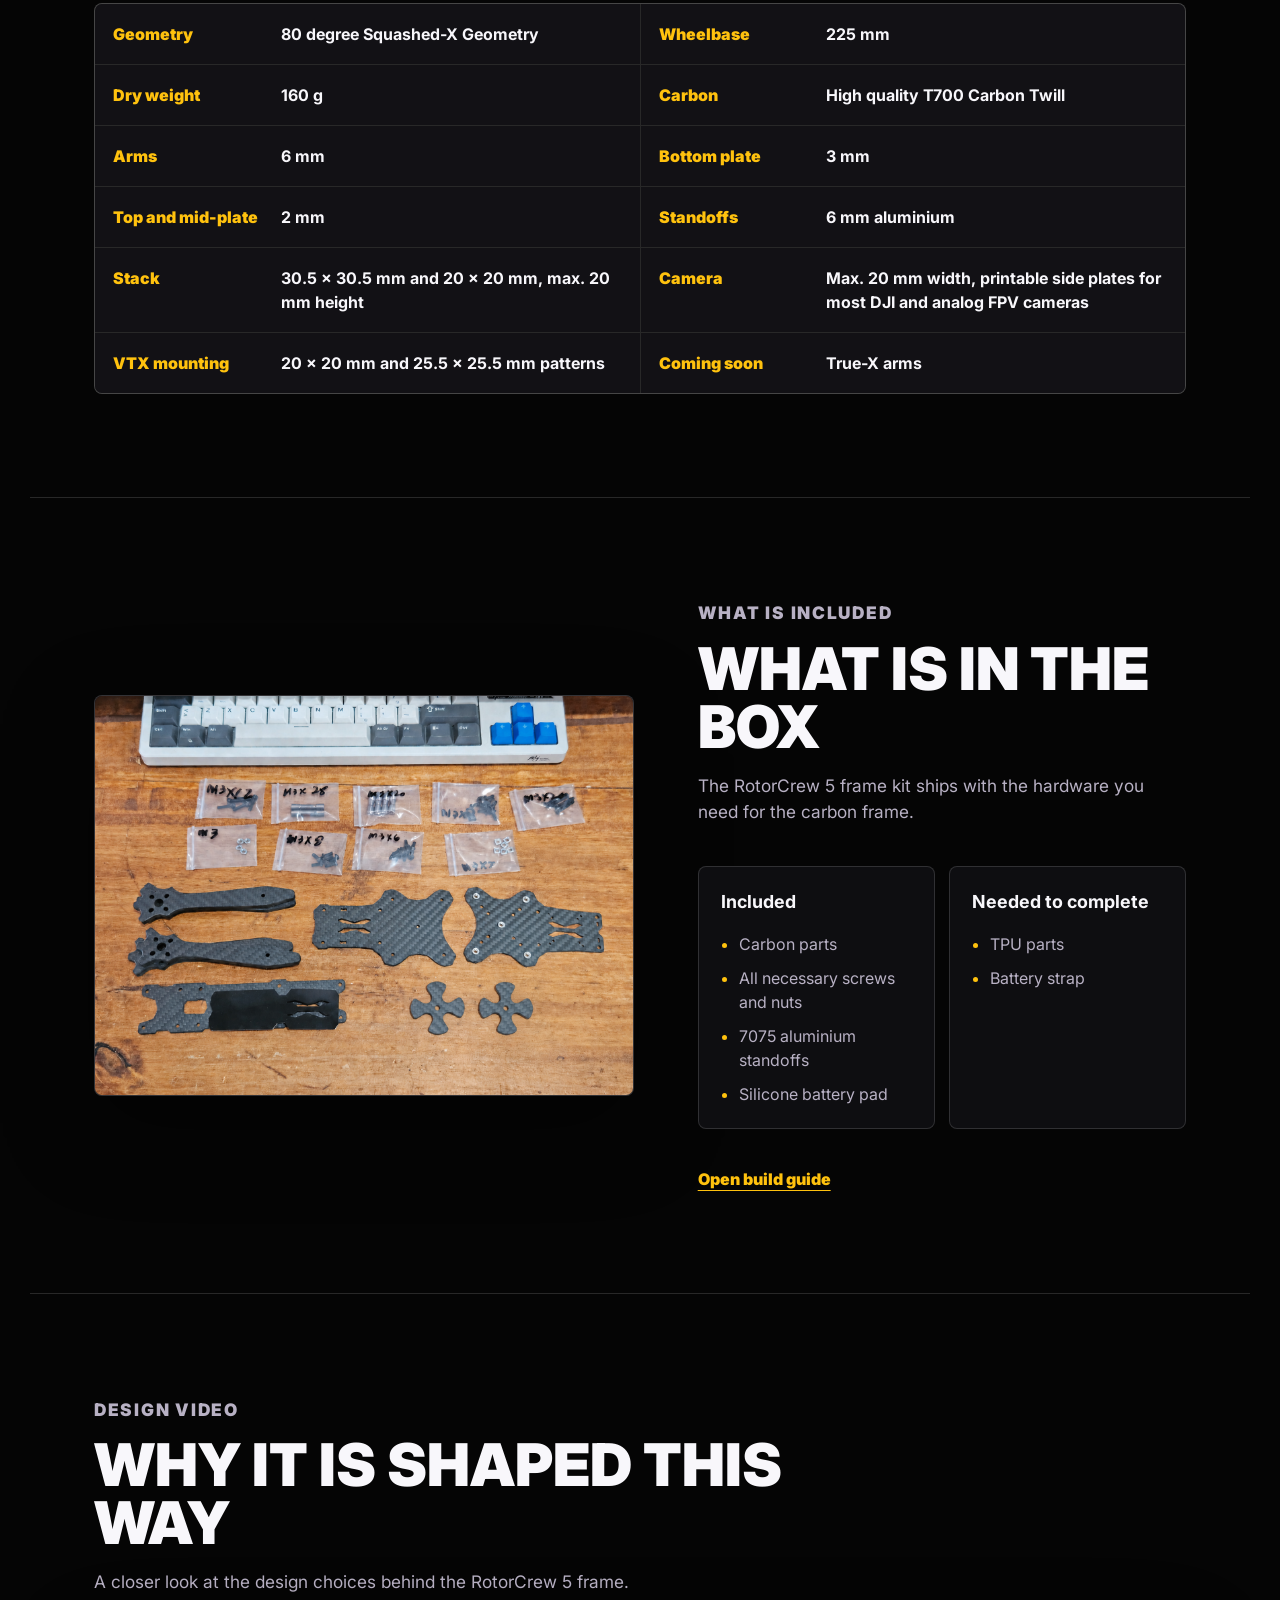
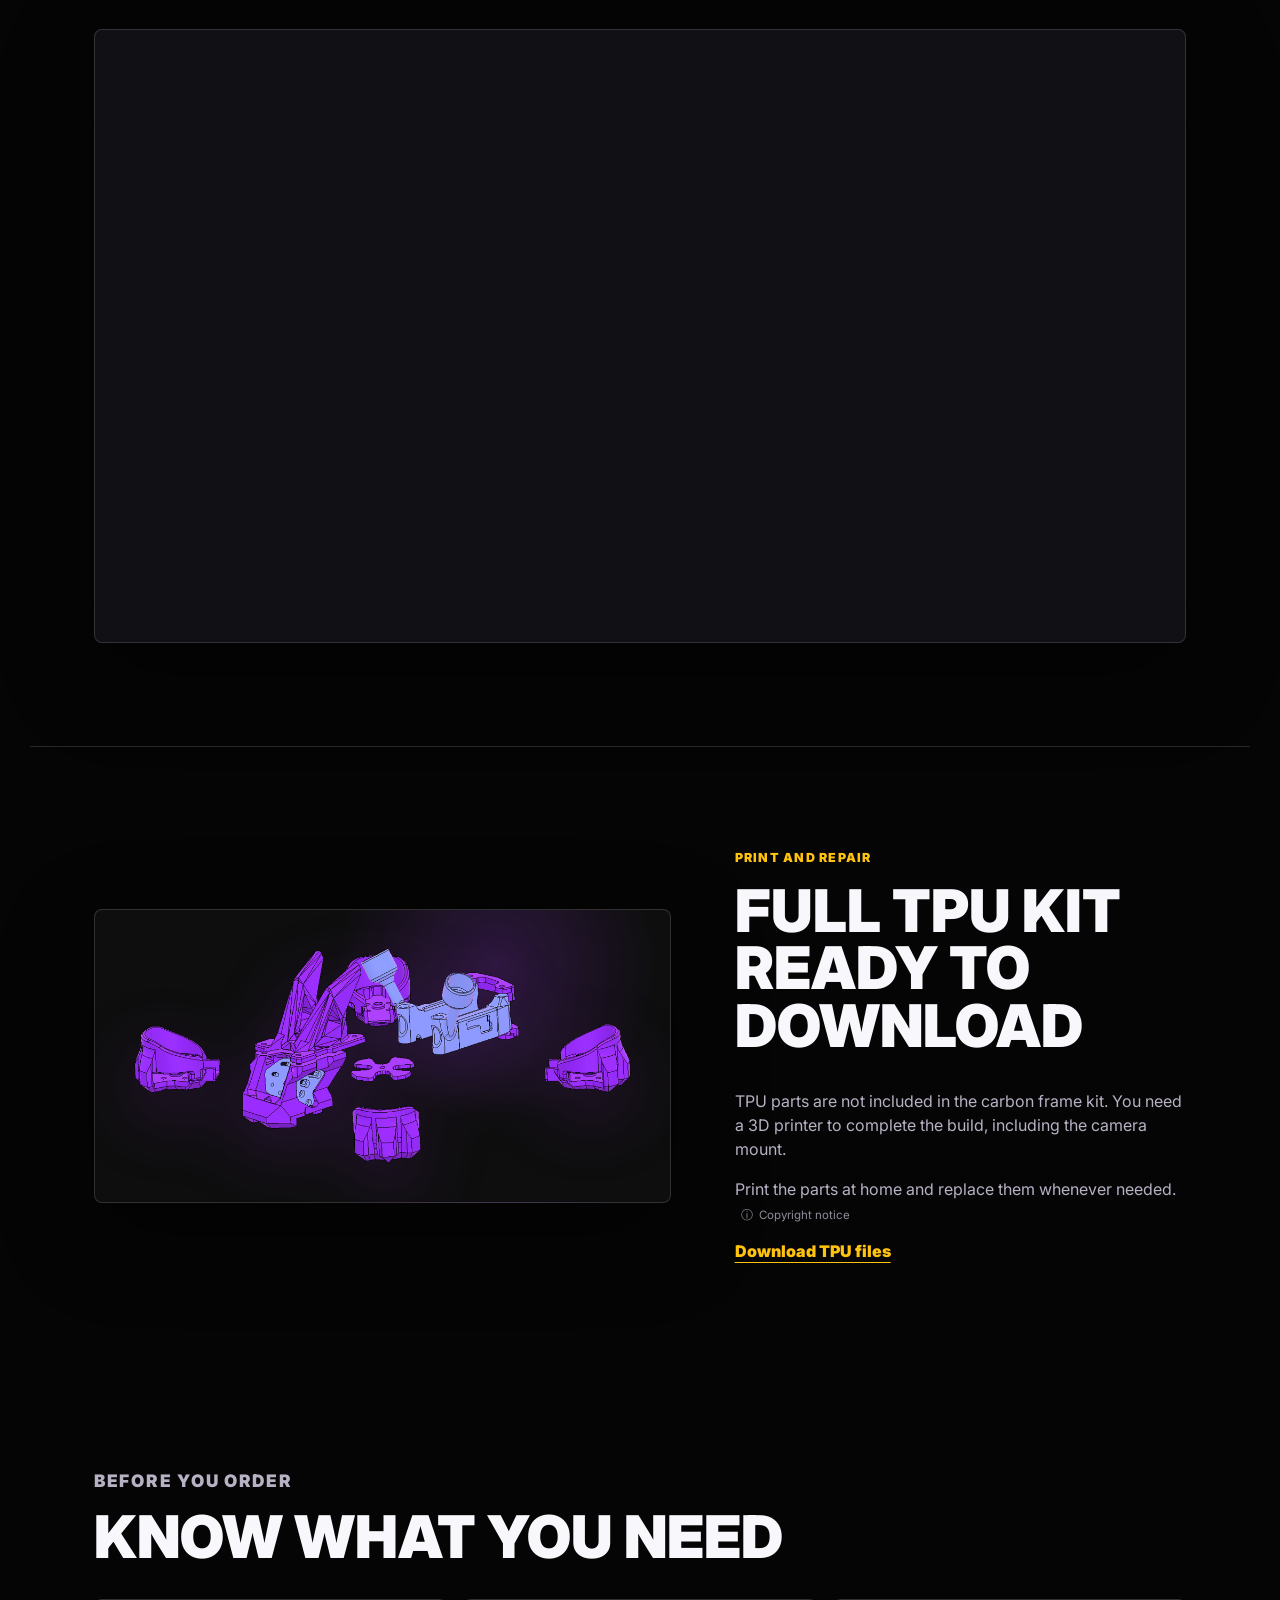
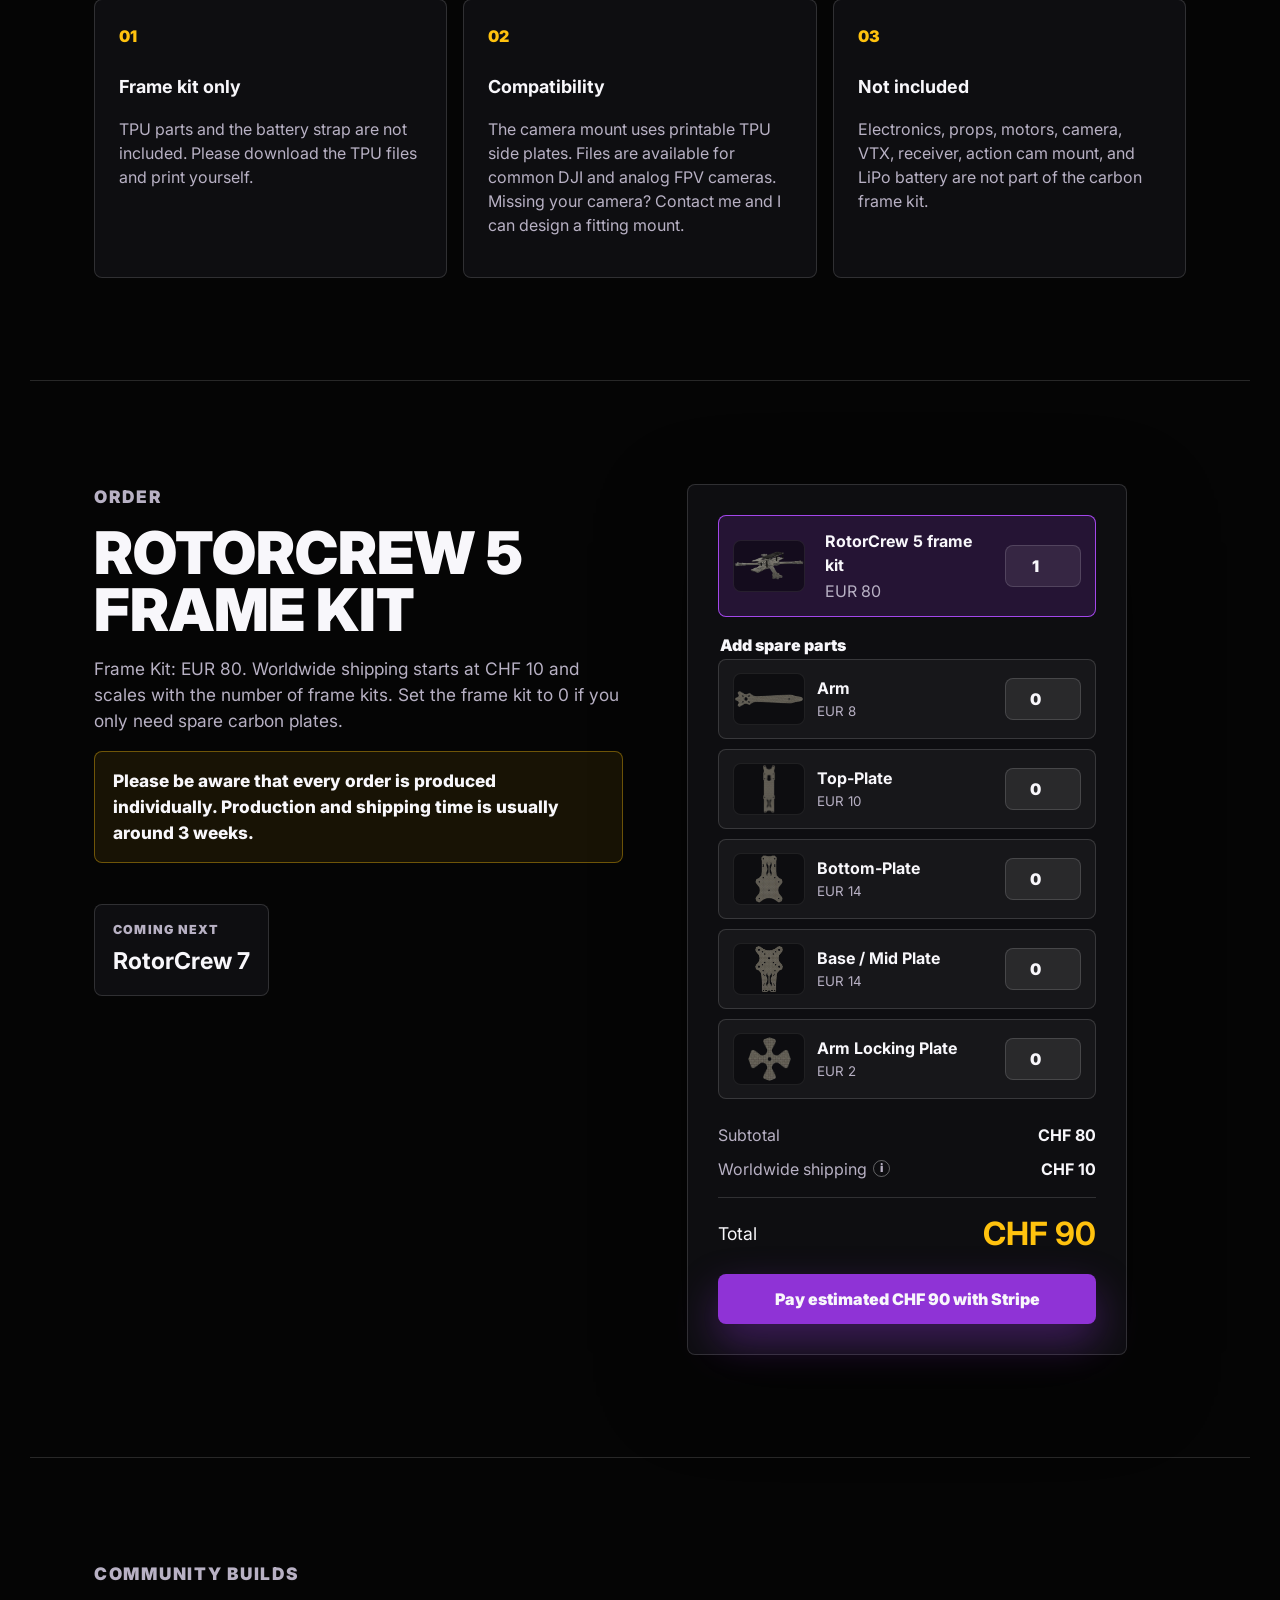
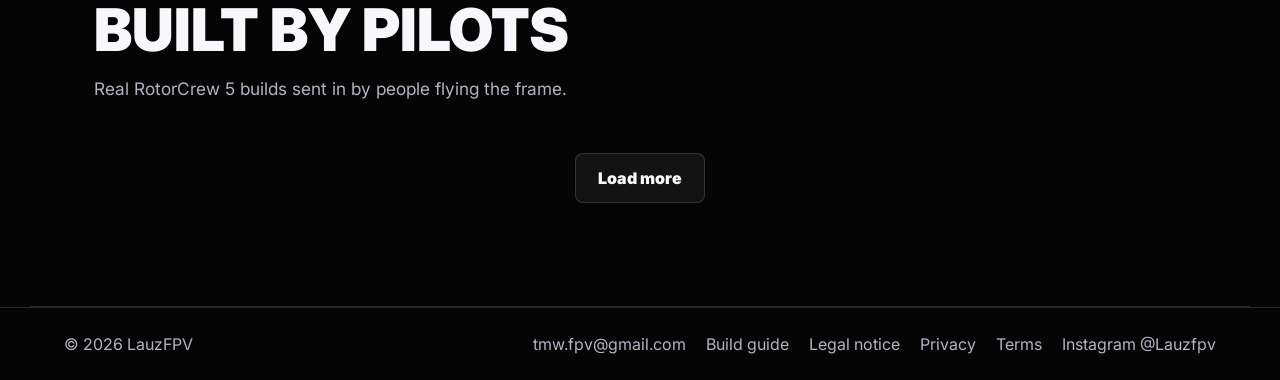
==== commit 89484f75: "Update image references and metadata in index.html" ====
--- a/index.html
+++ b/index.html
@@ -19,7 +19,7 @@
     >
     <meta property="og:url" content="index.html">
     <meta property="og:image" content="assets/social/opengraph-yeetlab.png">
-    <meta property="og:image:secure_url" content="assets/social/opengraph-yeetlab.png">
+    <meta property="og:image:secure_url" content="assets/social/opengraph-lauzfpv.png">
     <meta property="og:image:type" content="image/png">
     <meta property="og:image:width" content="1721">
     <meta property="og:image:height" content="914">
@@ -30,7 +30,7 @@
       name="twitter:description"
       content="Engineered for abuse: a tough 5-inch FPV freestyle frame with downloadable TPU files."
     >
-    <meta name="twitter:image" content="assets/social/opengraph-yeetlab.png">
+    <meta name="twitter:image" content="assets/social/opengraph-lauzfpv.png">
     <link rel="icon" type="image/png" href="assets/favicon.png">
     <link rel="icon" type="image/png" sizes="32x32" href="assets/favicons/favicon-32.png">
     <link rel="icon" type="image/png" sizes="512x512" href="assets/favicons/favicon-512.png">
@@ -54,8 +54,8 @@
         "sku": "ROTORCREW-5-FRAME-KIT",
         "description": "A tough 5-inch FPV freestyle carbon frame with spare carbon parts, DJI O3/O4 TPU downloads, printable camera side plates, and support for common DJI and analog FPV cameras.",
         "image": [
-          "https://yeetlabfpv.com/assets/social/opengraph-yeetlab.png",
-          "assets/shreddo-5-front-concrete.jpeg",
+          "https://yeetlabfpv.com/assets/social/opengraph-lauzfpv.png",
+          "assets/front-concrete.jpeg",
           "assets/whats-in-the-box.png"
         ],
         "url": "http://rotorcrew.free.fr/",
@@ -82,7 +82,7 @@
   <body>
     <header class="site-header">
       <a class="brand" href="#top" aria-label="RotorCrew home">
-        <img src="assets/brand/yeetlab-wordmark-transparent.png" alt="RotorCrew">
+        <img src="assets/brand/wordmark-transparent.png" alt="RotorCrew">
       </a>
       <nav class="nav" aria-label="Main navigation">
         <a href="#frame">Frame</a>
@@ -115,12 +115,12 @@
             muted
             loop
             playsinline
-            poster="assets/shreddo-5-assembled-rocks.jpeg"
+            poster="assets/assembled-rocks.jpeg"
             aria-label="RotorCrew 5 FPV frame on rocks"
           >
-            <source src="assets/shreddo-5-hero.mp4" type="video/mp4">
+            <source src="assets/hero.mp4" type="video/mp4">
             <img
-              src="assets/shreddo-5-assembled-rocks.jpeg"
+              src="assets/assembled-rocks.jpeg"
               alt="RotorCrew 5 FPV frame on rocks"
             >
           </video>
@@ -141,18 +141,18 @@
           <img
             class="gallery-main"
             id="gallery-main"
-            src="assets/shreddo-5-front-concrete.jpeg"
+            src="assets/front-concrete.jpeg"
             alt="Front camera cage view of the RotorCrew 5 FPV frame on concrete"
           >
           <div class="gallery-thumbs" aria-label="Choose product image">
-            <button class="thumb is-active" type="button" data-gallery-src="assets/shreddo-5-front-concrete.jpeg" data-gallery-alt="Front camera cage view of the RotorCrew 5 FPV frame on concrete">
-              <img src="assets/shreddo-5-front-concrete.jpeg" alt="">
+            <button class="thumb is-active" type="button" data-gallery-src="assets/front-concrete.jpeg" data-gallery-alt="Front camera cage view of the RotorCrew 5 FPV frame on concrete">
+              <img src="assets/front-concrete.jpeg" alt="">
             </button>
-            <button class="thumb" type="button" data-gallery-src="assets/shreddo-5-top.jpeg" data-gallery-alt="Top view of the RotorCrew 5 FPV frame">
-              <img src="assets/shreddo-5-top.jpeg" alt="">
+            <button class="thumb" type="button" data-gallery-src="assets/top.jpeg" data-gallery-alt="Top view of the RotorCrew 5 FPV frame">
+              <img src="assets/top.jpeg" alt="">
             </button>
-            <button class="thumb" type="button" data-gallery-src="assets/shreddo-5-side.jpeg" data-gallery-alt="Side view of the RotorCrew 5 FPV frame">
-              <img src="assets/shreddo-5-side.jpeg" alt="">
+            <button class="thumb" type="button" data-gallery-src="assets/side.jpeg" data-gallery-alt="Side view of the RotorCrew 5 FPV frame">
+              <img src="assets/side.jpeg" alt="">
             </button>
           </div>
         </div>
@@ -299,7 +299,7 @@
           <p class="eyebrow">Design video</p>
           <h2>Why it is shaped this way</h2>
           <p>
-            A closer look at the design choices behind the Shreddo 5 frame.
+            A closer look at the design choices behind the RotorCrew 5 frame.
           </p>
         </div>
         <div class="video-embed">
@@ -342,7 +342,7 @@
                 </div>
               </details>
             </div>
-            <a class="text-link" href="assets/downloads/#.zip" download>Download TPU files</a>
+            <a class="text-link" href="assets/downloads/RotorCrew5_TPU.zip" download>Download TPU files</a>
           </div>
         </div>
       </section>
@@ -470,11 +470,11 @@
                   i
                 </button>
                 <span class="tooltip" role="tooltip">
-                  Delivery usually takes around 3 weeks. Shipping is CHF 10
+                  Delivery usually takes around 3 weeks. Shipping is EUR 10
                   minimum and scales with the number of frame kits.
                 </span>
               </span>
-              <strong id="order-shipping">CHF 10</strong>
+              <strong id="order-shipping">EUR 10</strong>
             </div>
           </div>
           <div class="total-row">
@@ -518,8 +518,6 @@
         <a href="https://www.instagram.com/Lauzfpv" rel="noopener">Instagram @Lauzfpv</a>
       </div>
     </footer>
-
     <script data-cfasync="false" src="cdn-cgi/scripts/5c5dd728/cloudflare-static/email-decode.min.js"></script><script src="script48d1.js?v=20260802-gallery-masonry-24"></script>
   </body>
-
 </html>
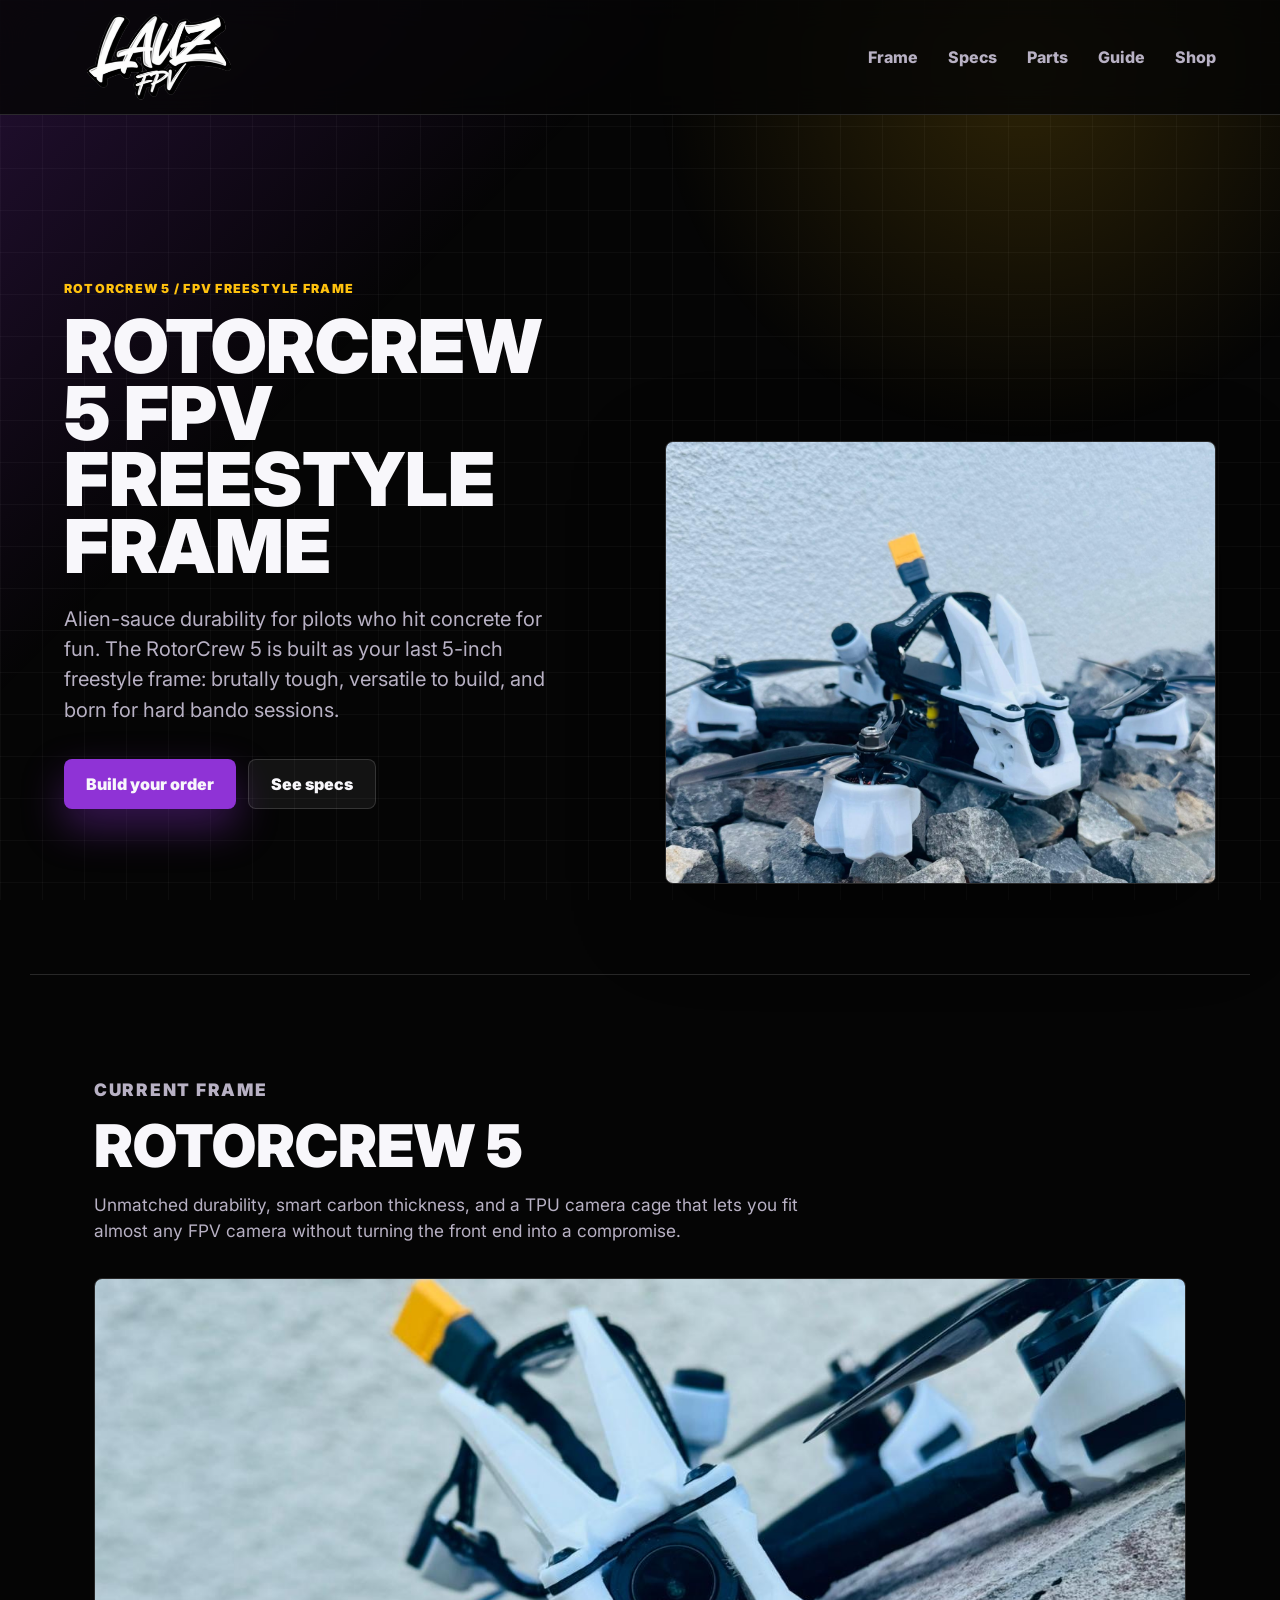
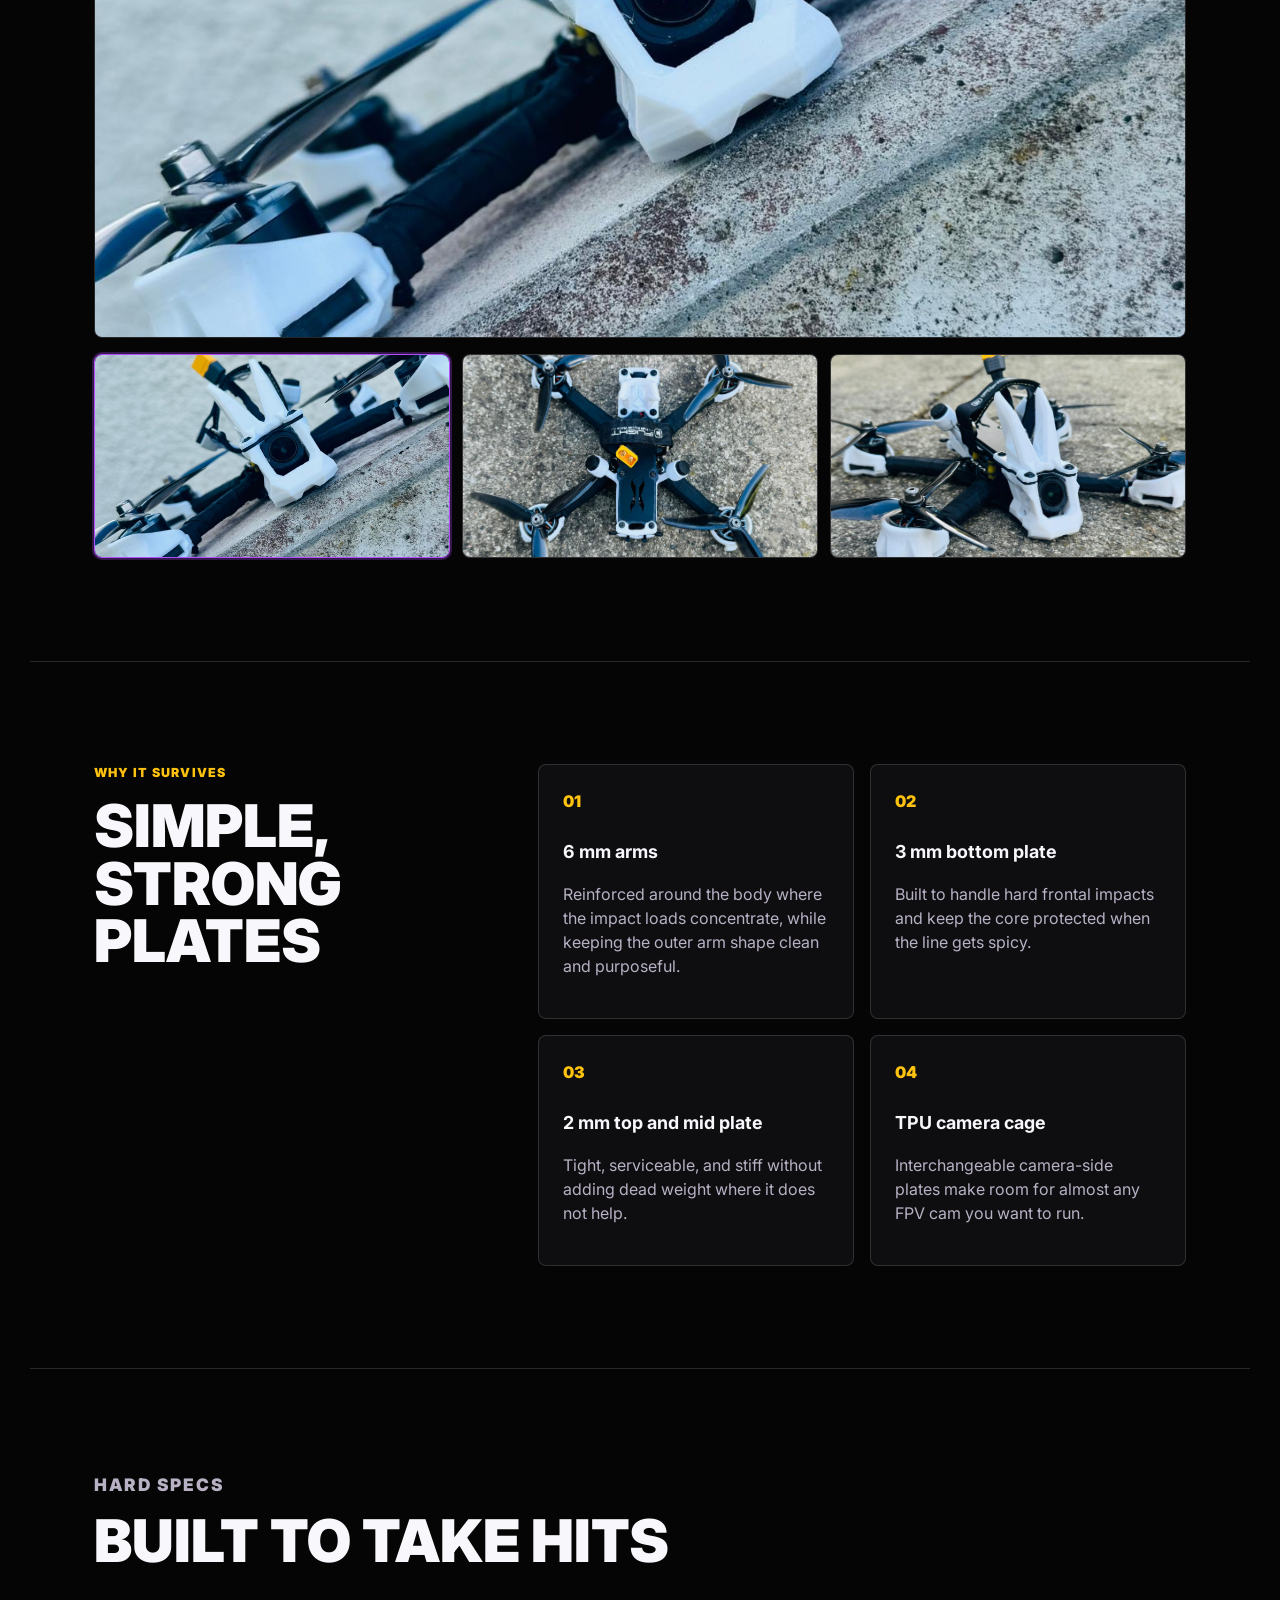
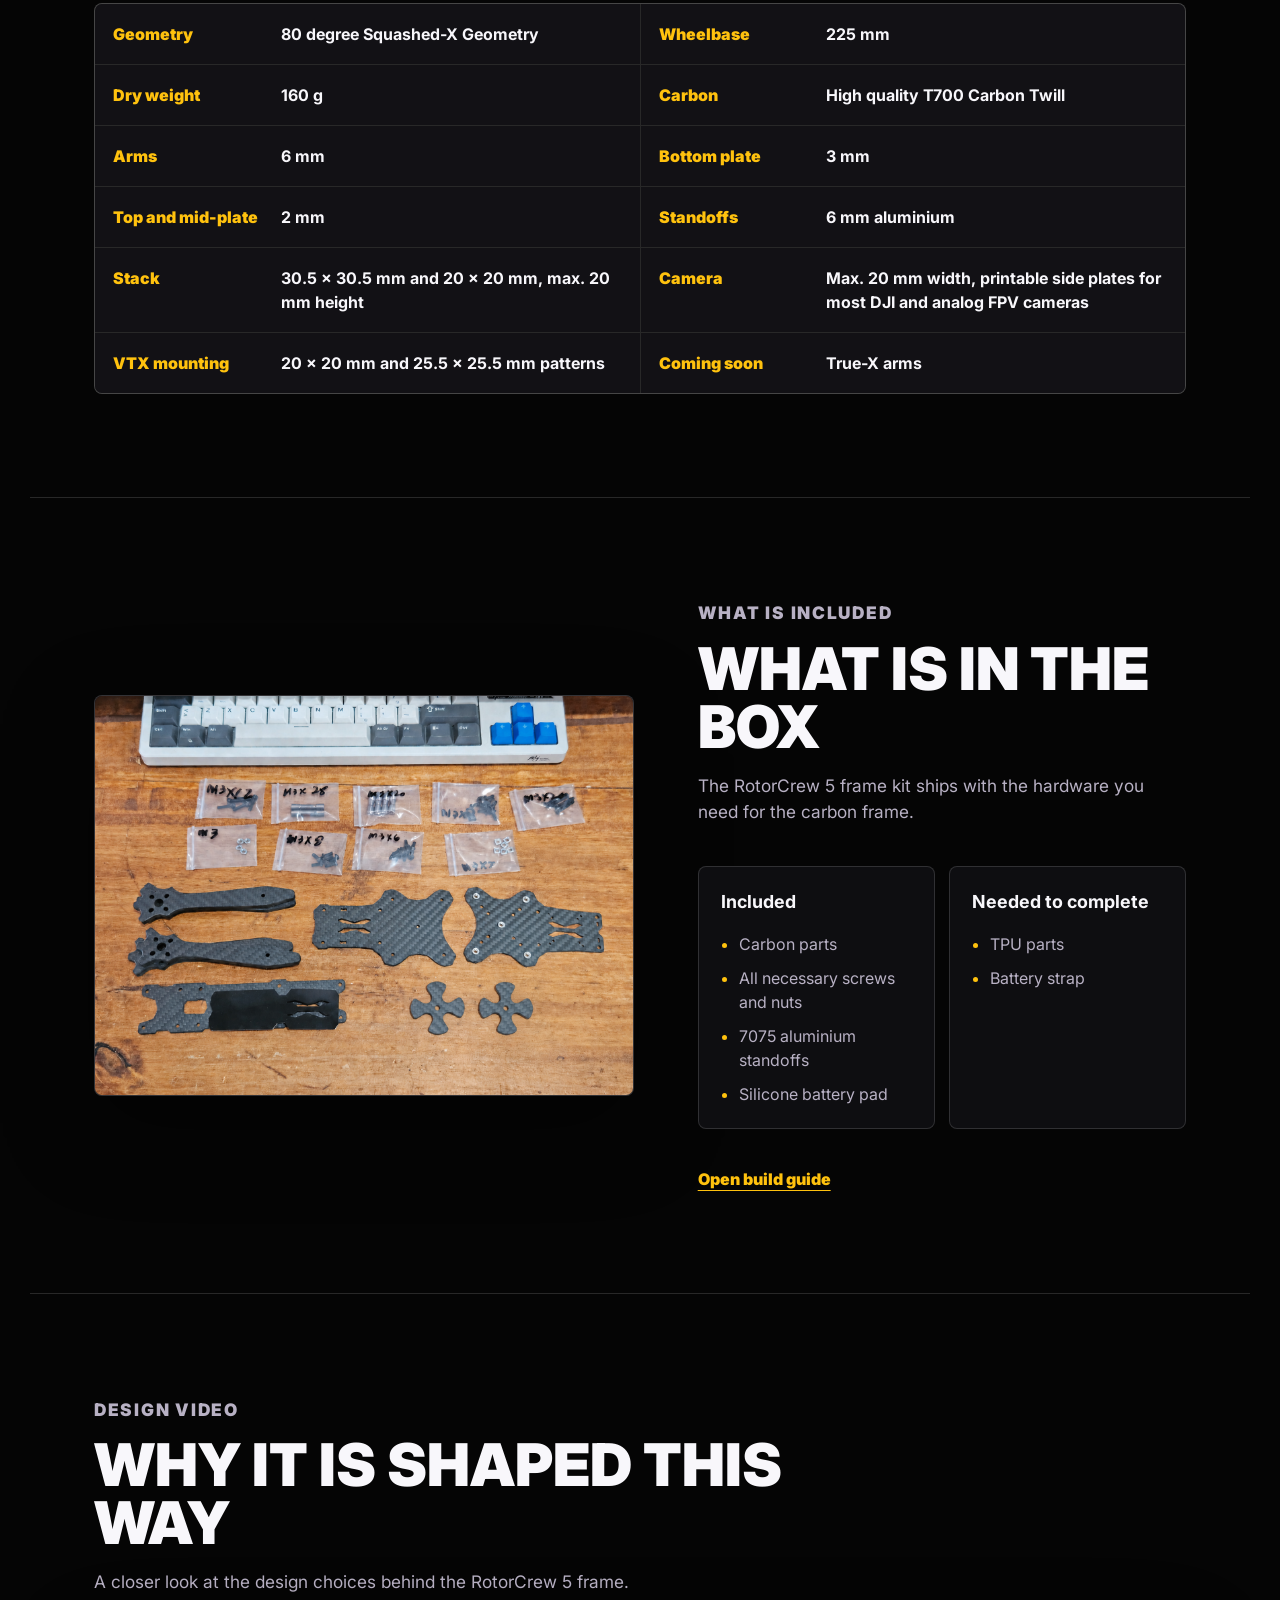
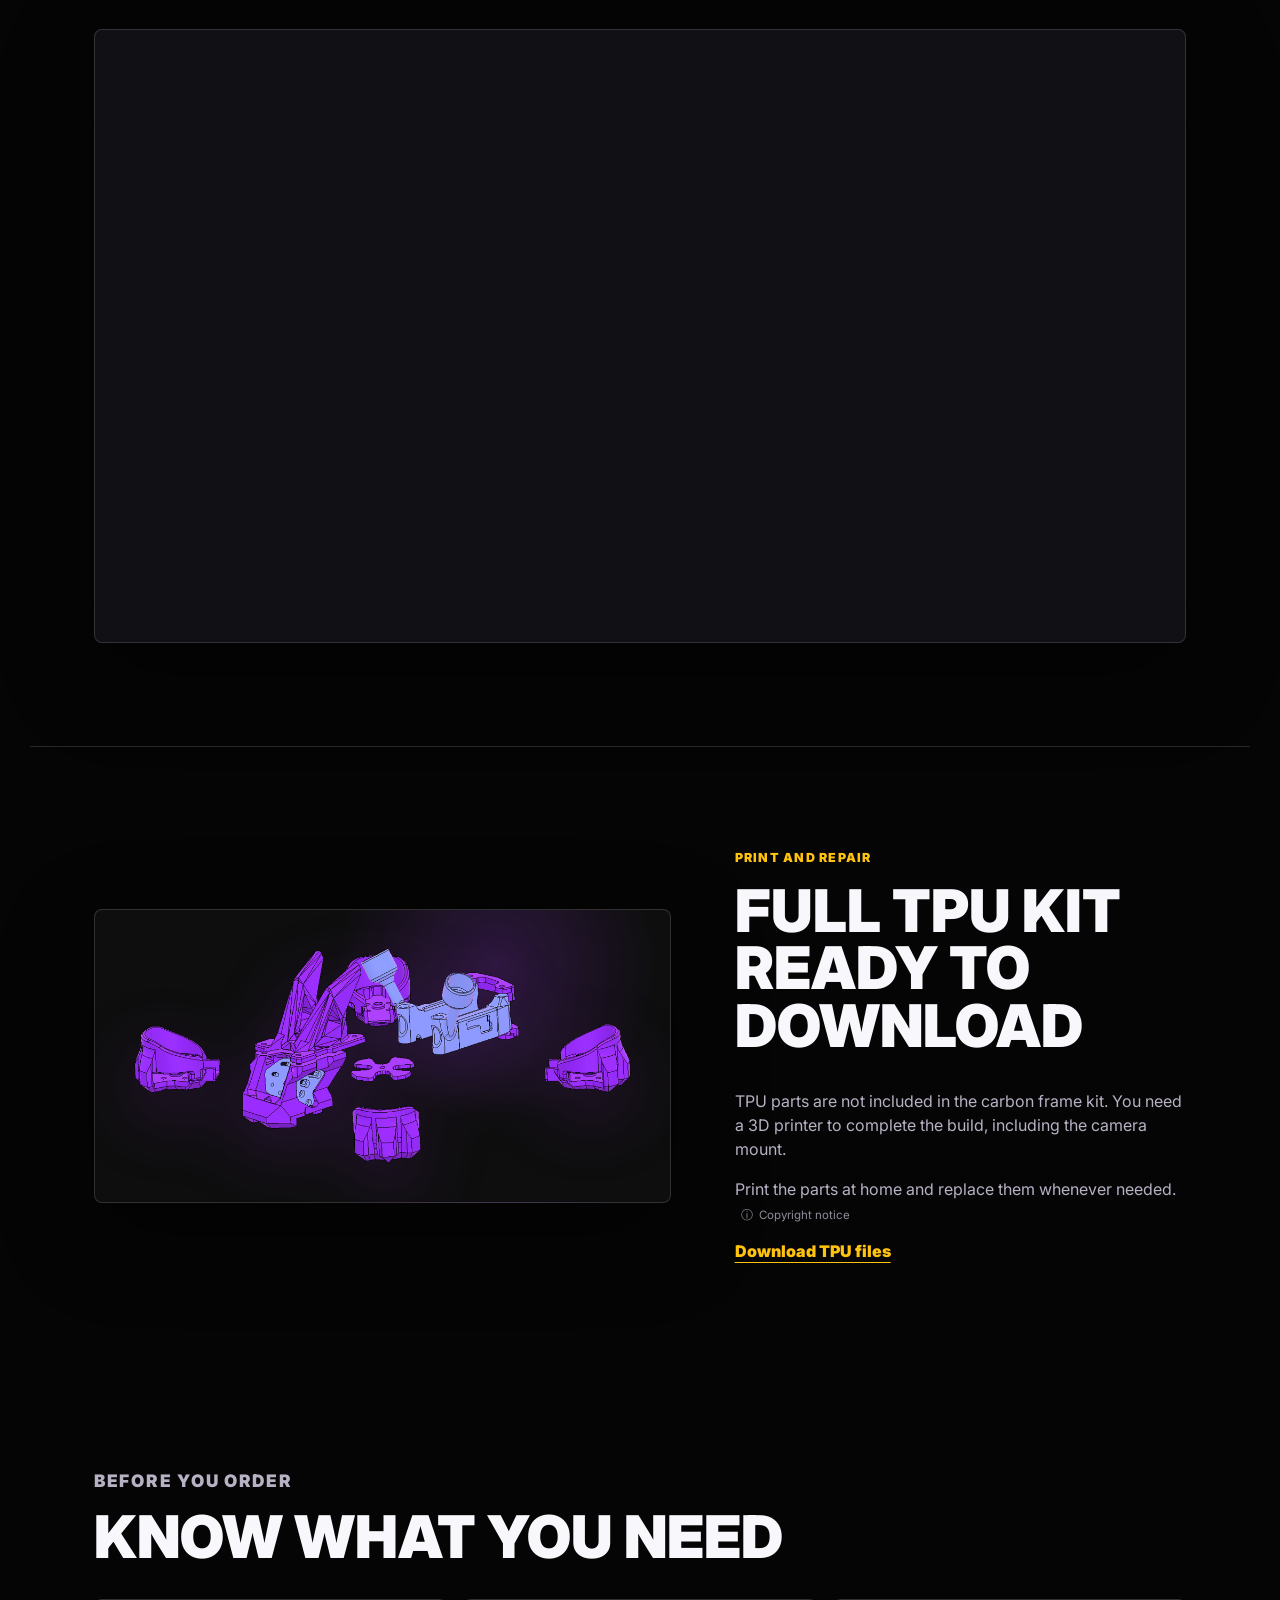
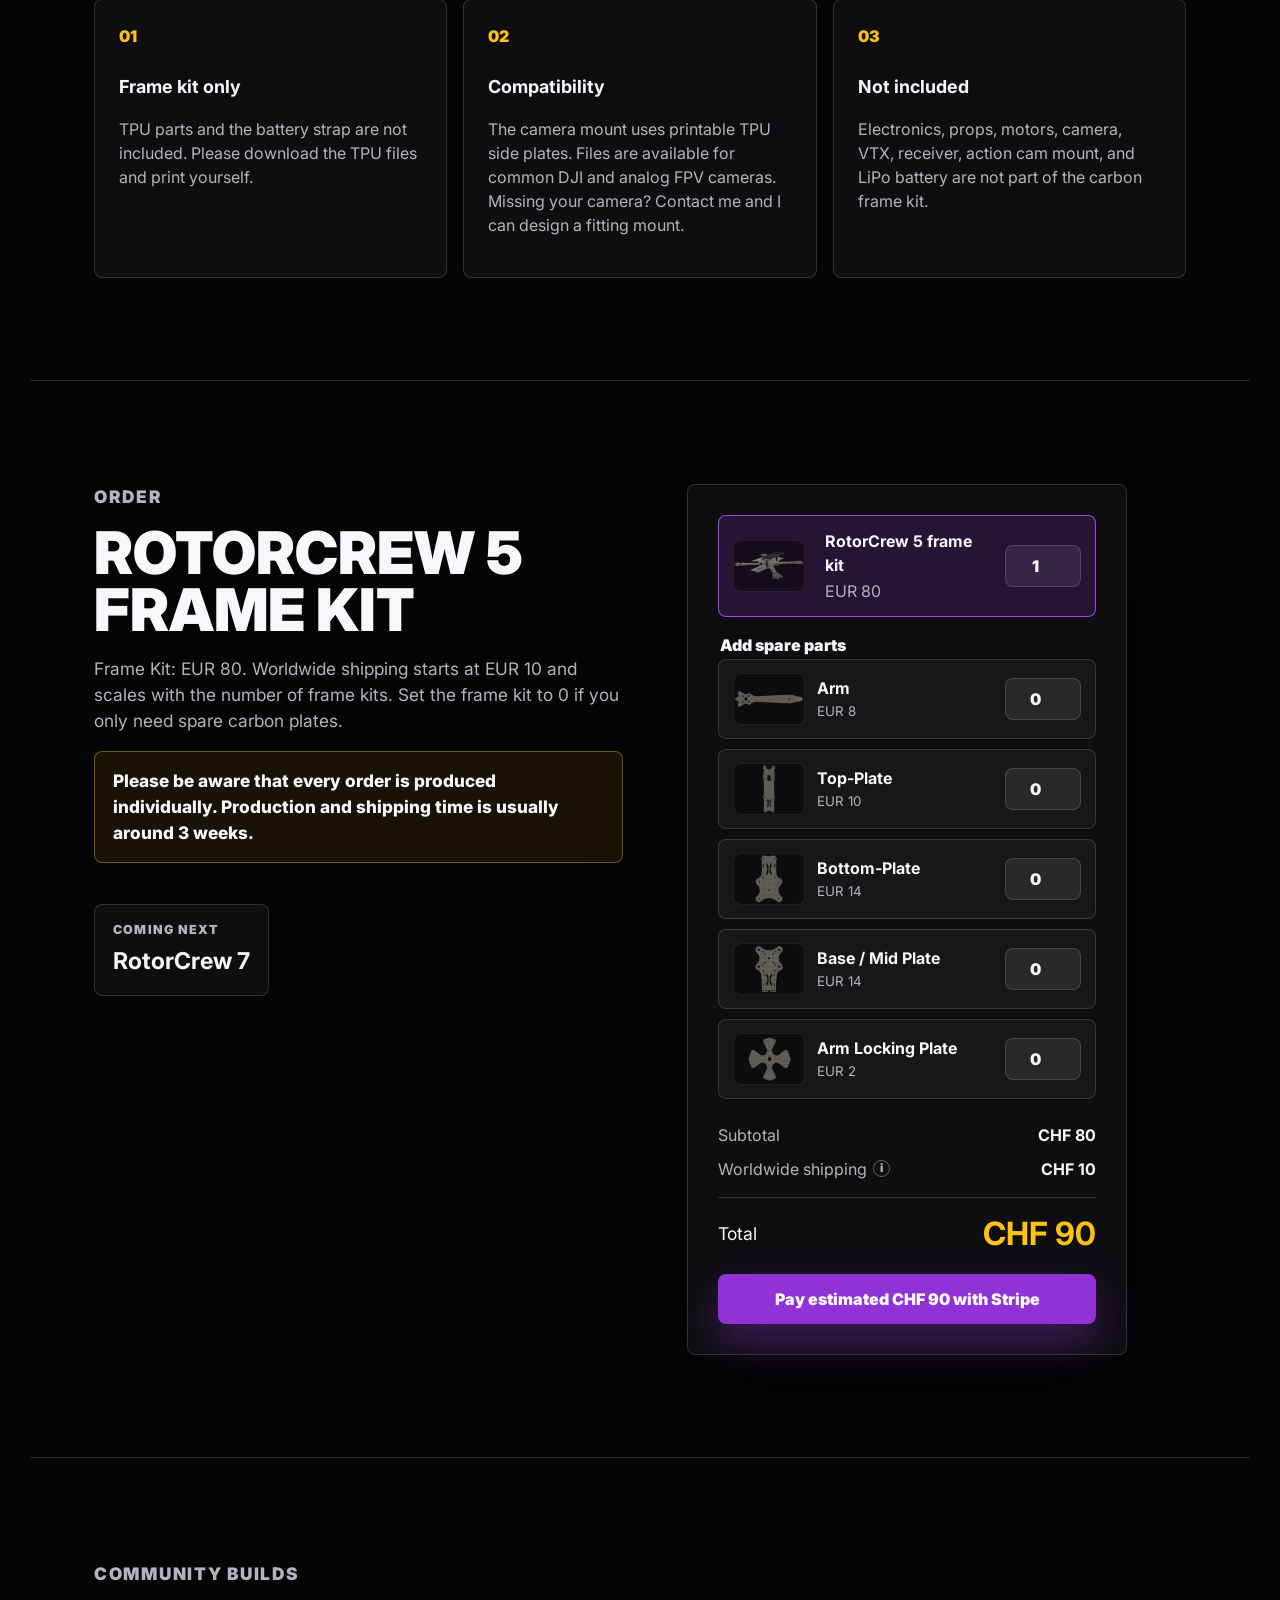
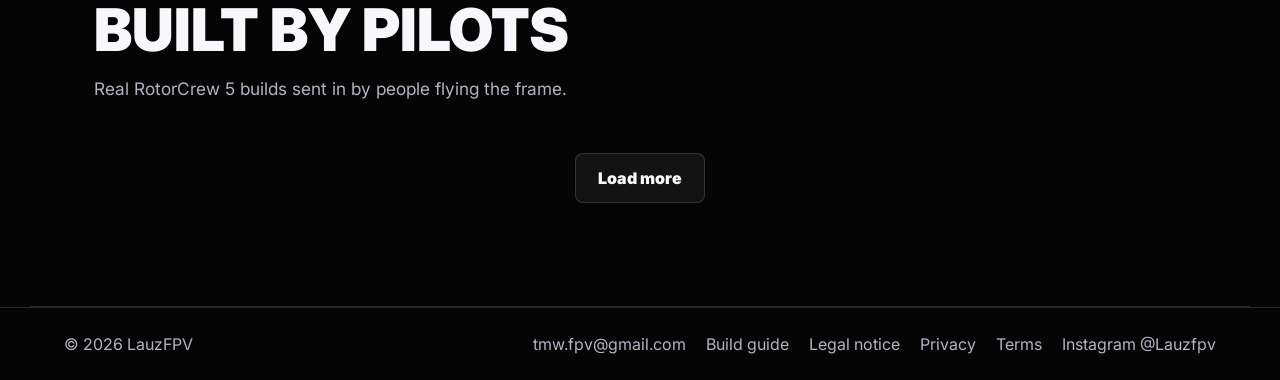
==== commit ca1df0f9: "Update currency from CHF to EUR in index.html" ====
--- a/index.html
+++ b/index.html
@@ -386,7 +386,7 @@
           <p class="eyebrow">Order</p>
           <h2>RotorCrew 5 frame kit</h2>
           <p>
-            Frame Kit: EUR 80. Worldwide shipping starts at CHF 10 and
+            Frame Kit: EUR 80. Worldwide shipping starts at EUR 10 and
             scales with the number of frame kits. Set the frame kit to 0 if you
             only need spare carbon plates.
           </p>
@@ -457,7 +457,7 @@
           <div class="order-summary" aria-live="polite">
             <div class="summary-row">
               <span>Subtotal</span>
-              <strong id="order-subtotal">CHF 80</strong>
+              <strong id="order-subtotal">EUR 80</strong>
             </div>
             <div class="summary-row">
               <span class="shipping-label">
@@ -502,7 +502,7 @@
       <div class="community-lightbox" id="community-lightbox" aria-hidden="true">
         <button class="lightbox-close" id="community-close" type="button" aria-label="Close community image">Close</button>
         <button class="lightbox-arrow lightbox-prev" id="community-prev" type="button" aria-label="Previous community image">&#8249;</button>
-        <img id="community-lightbox-image" src="#" alt="Community Shreddo 5 build">
+        <img id="community-lightbox-image" src="#" alt="Community RotorCrew 5 build">
         <button class="lightbox-arrow lightbox-next" id="community-next" type="button" aria-label="Next community image">&#8250;</button>
       </div>
     </main>
